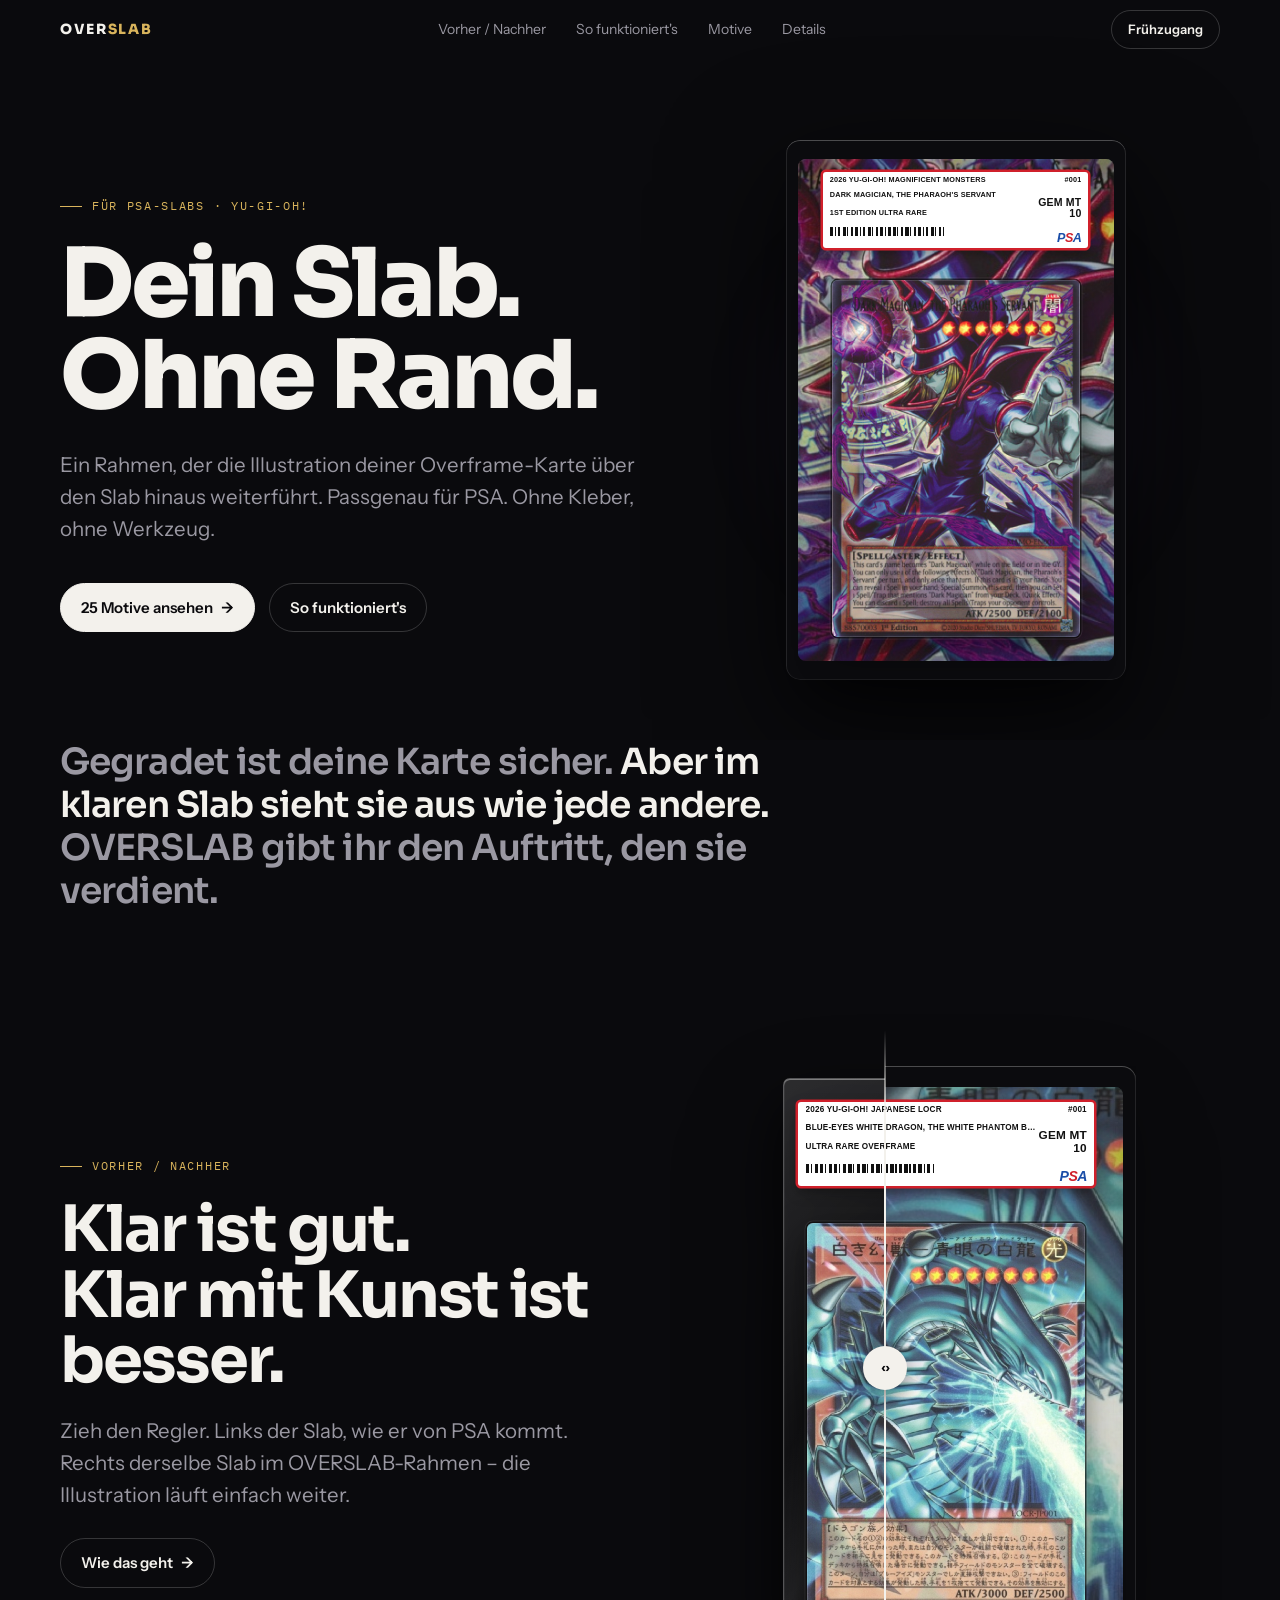
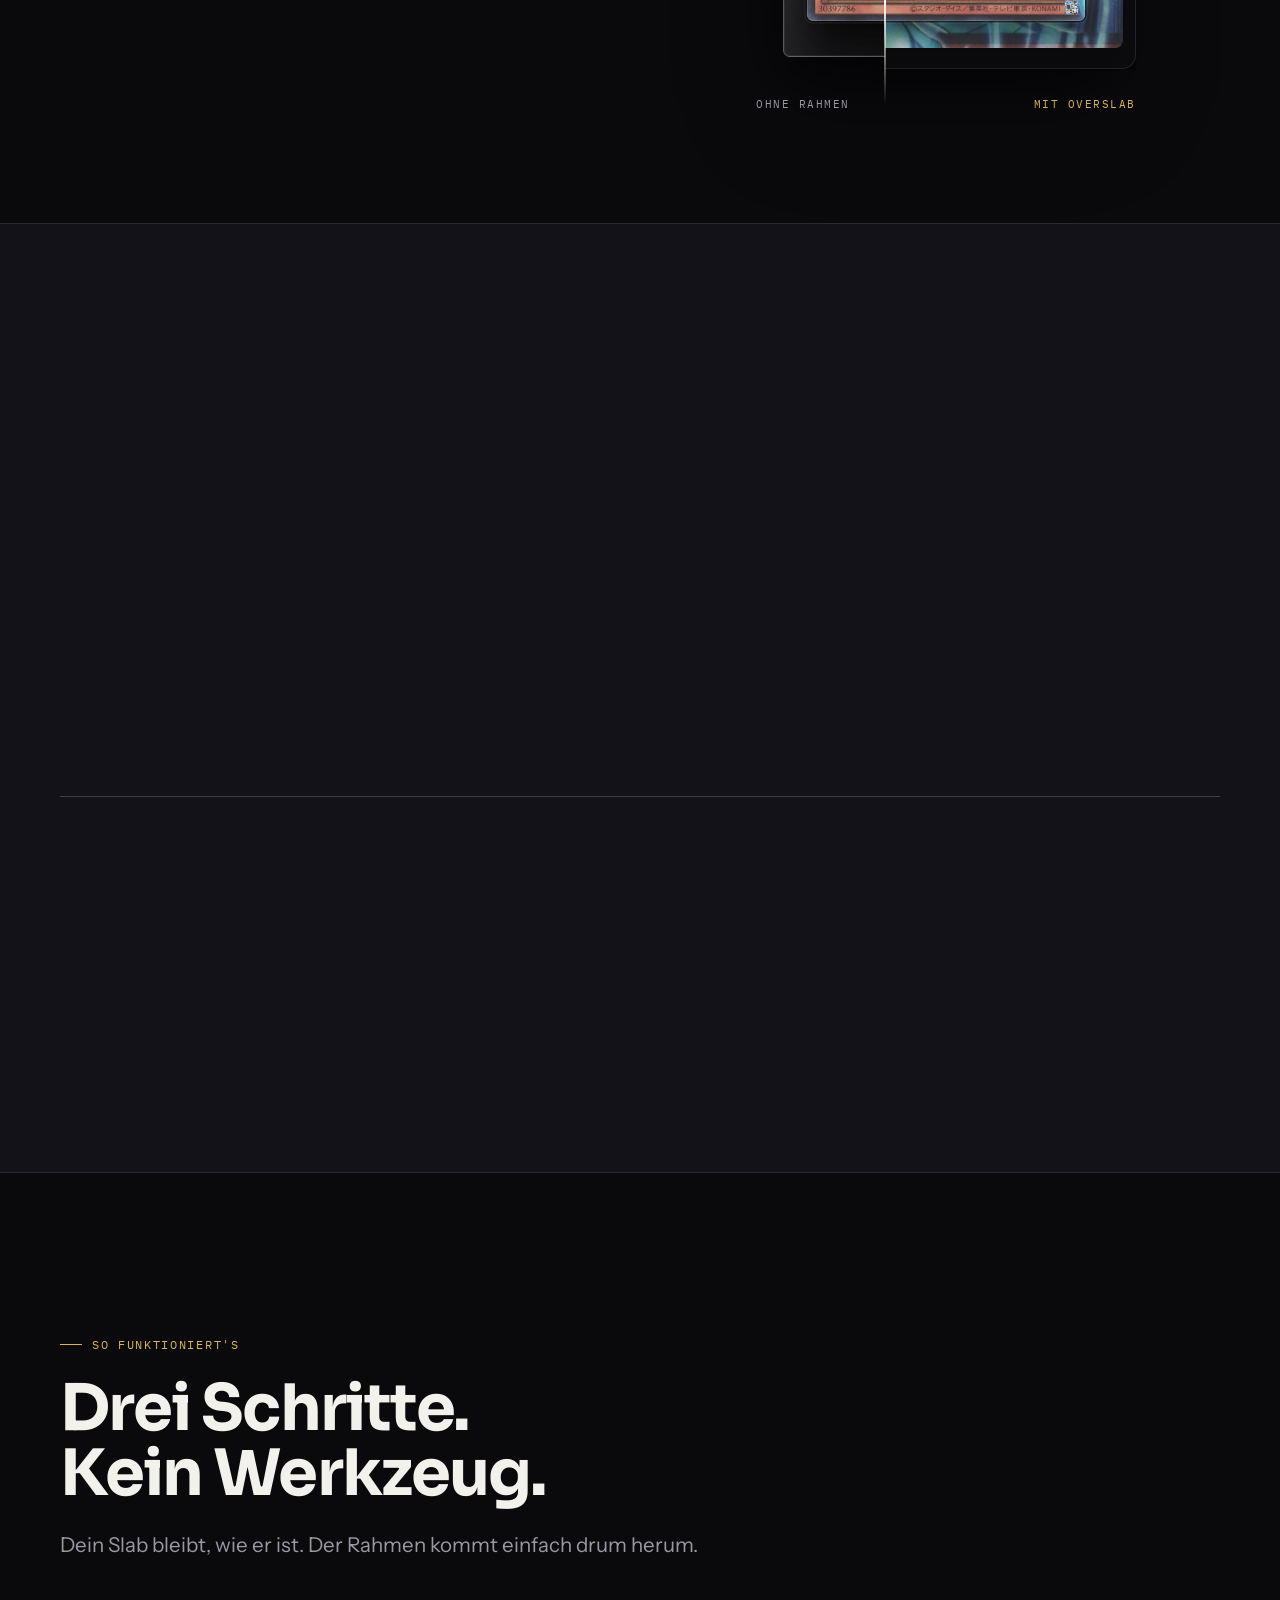
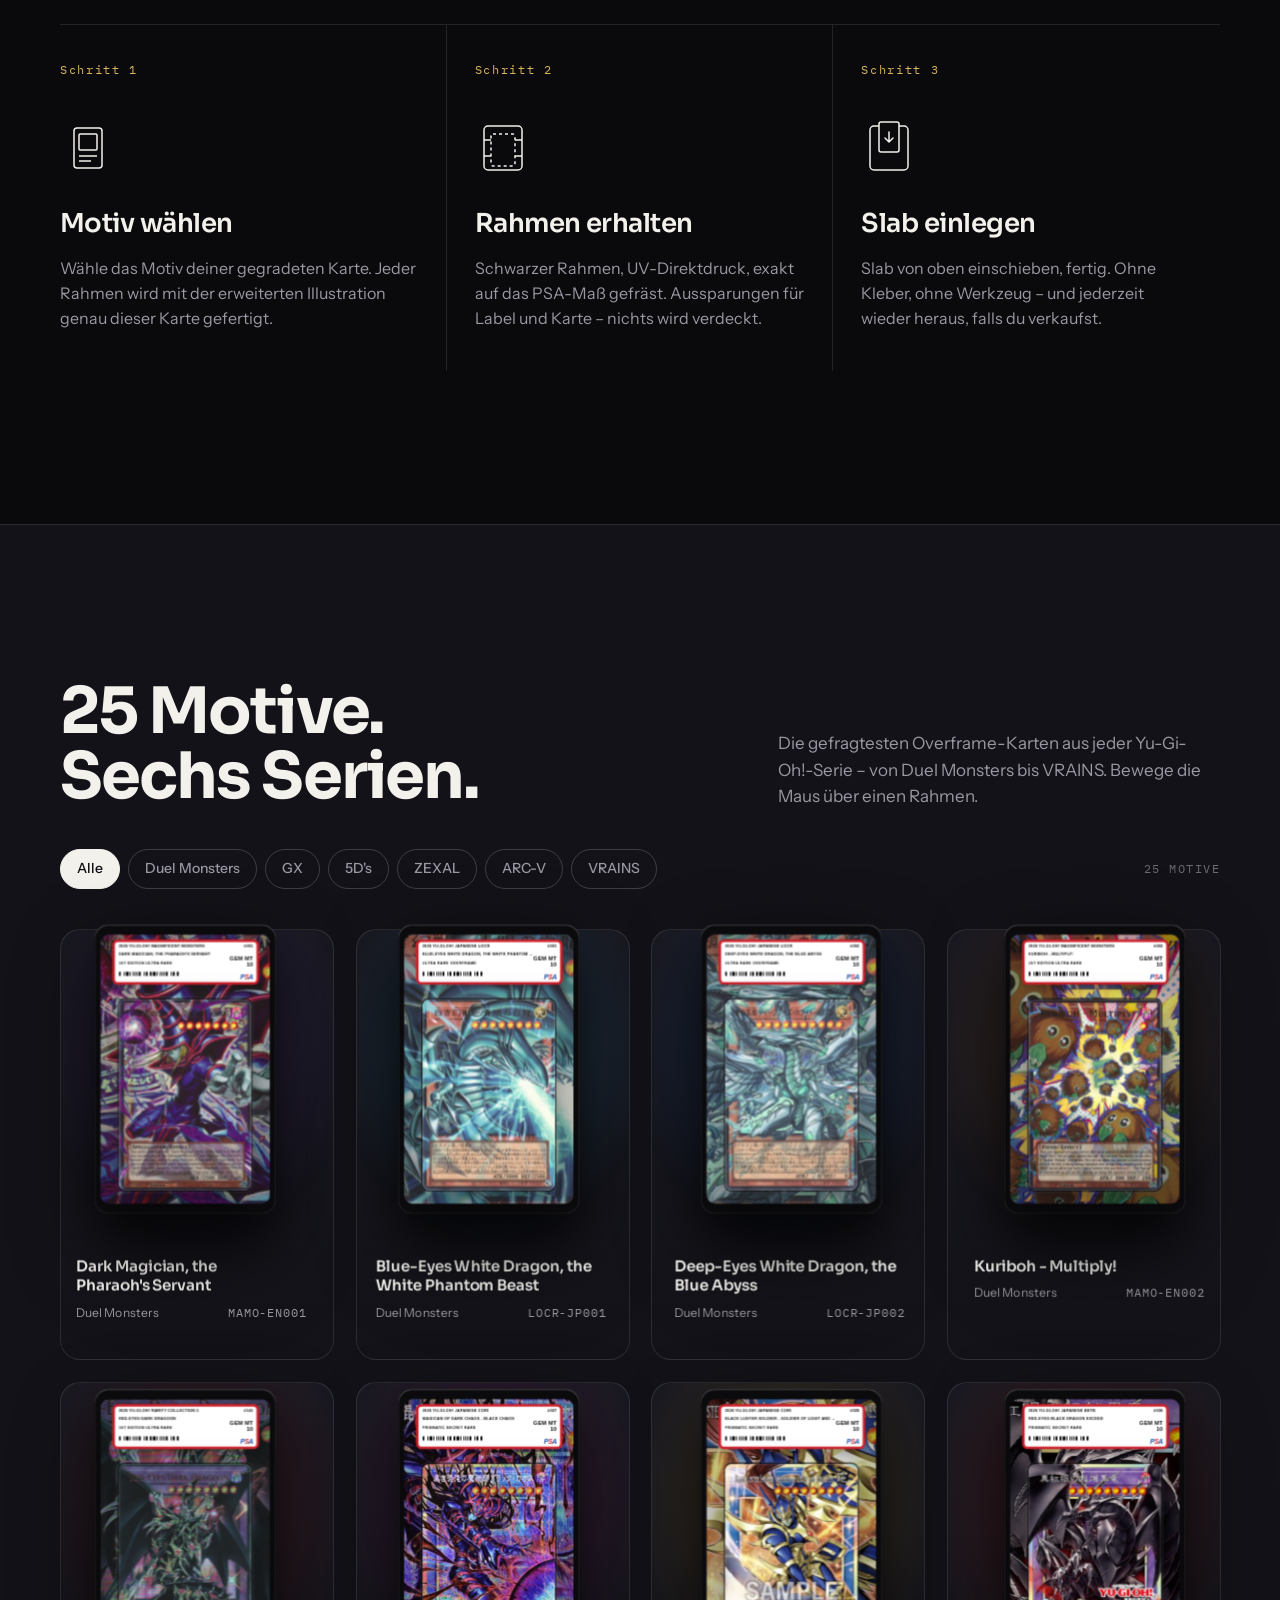
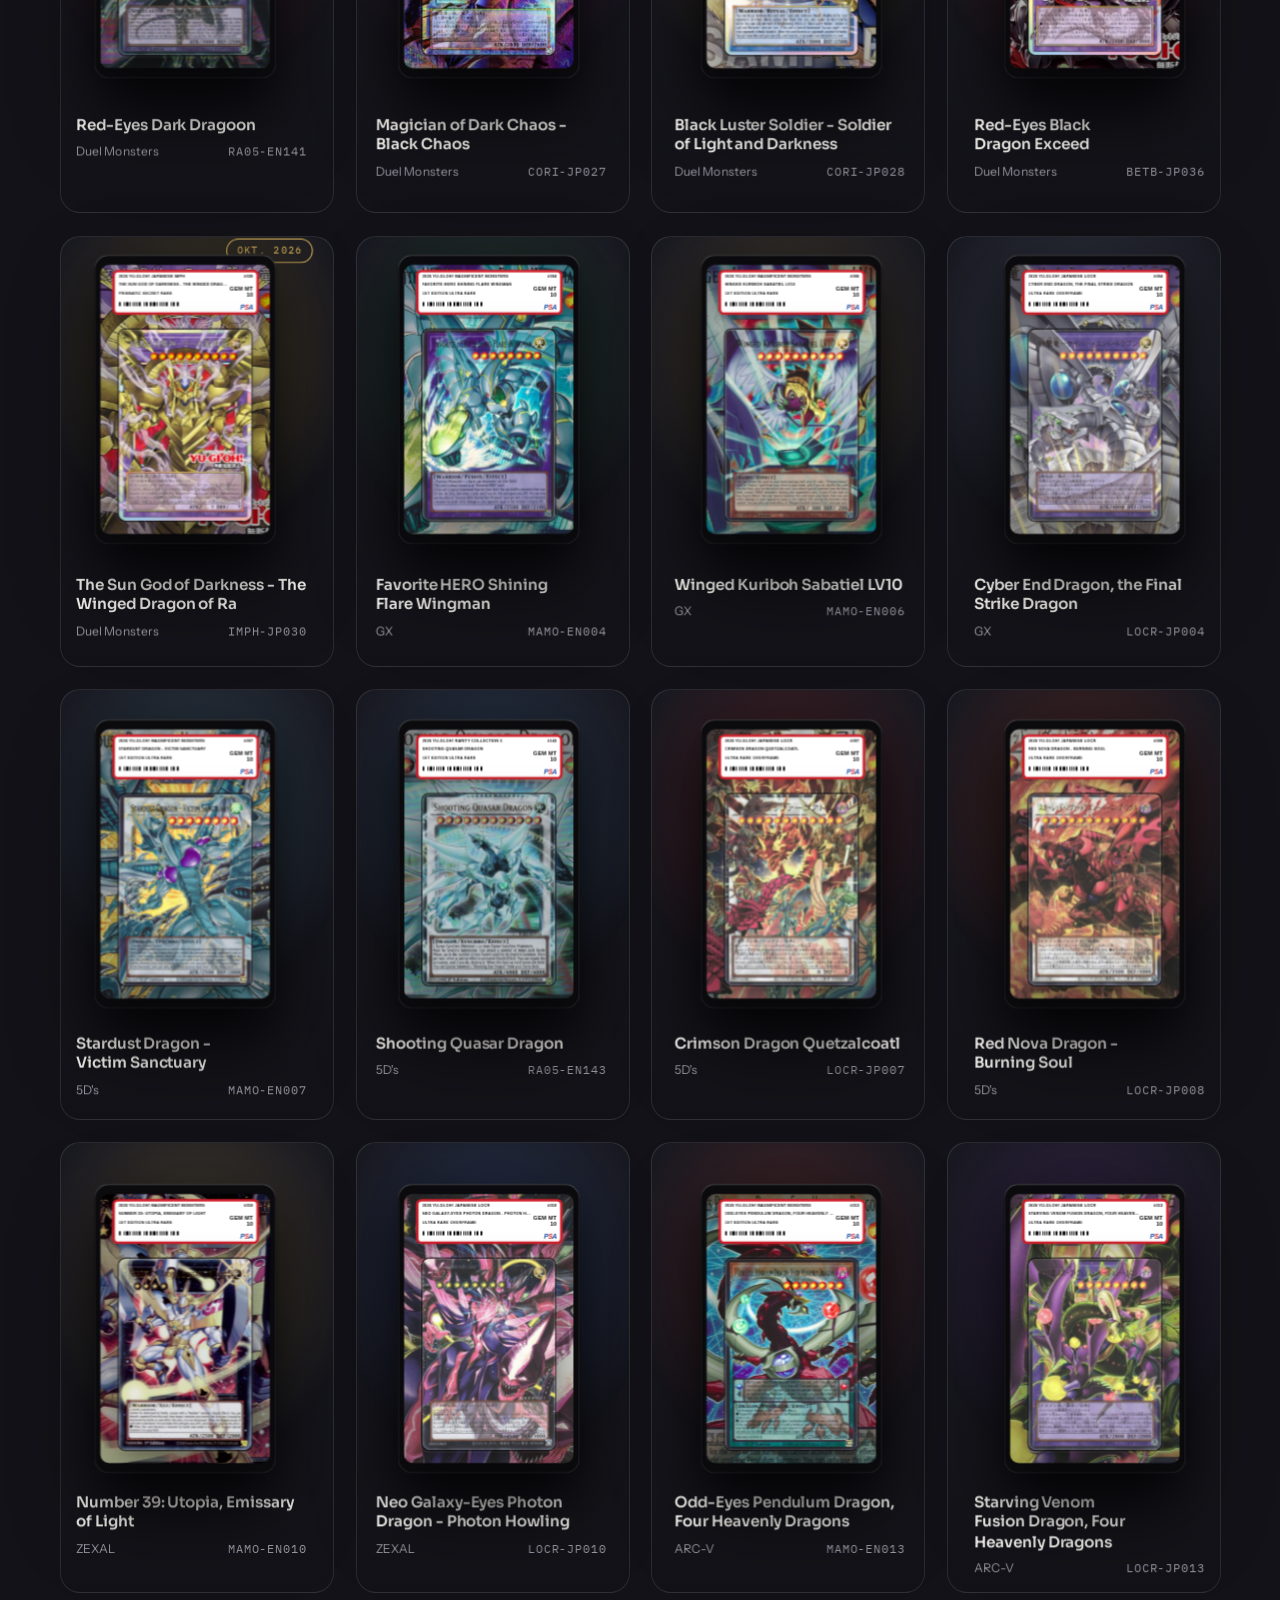
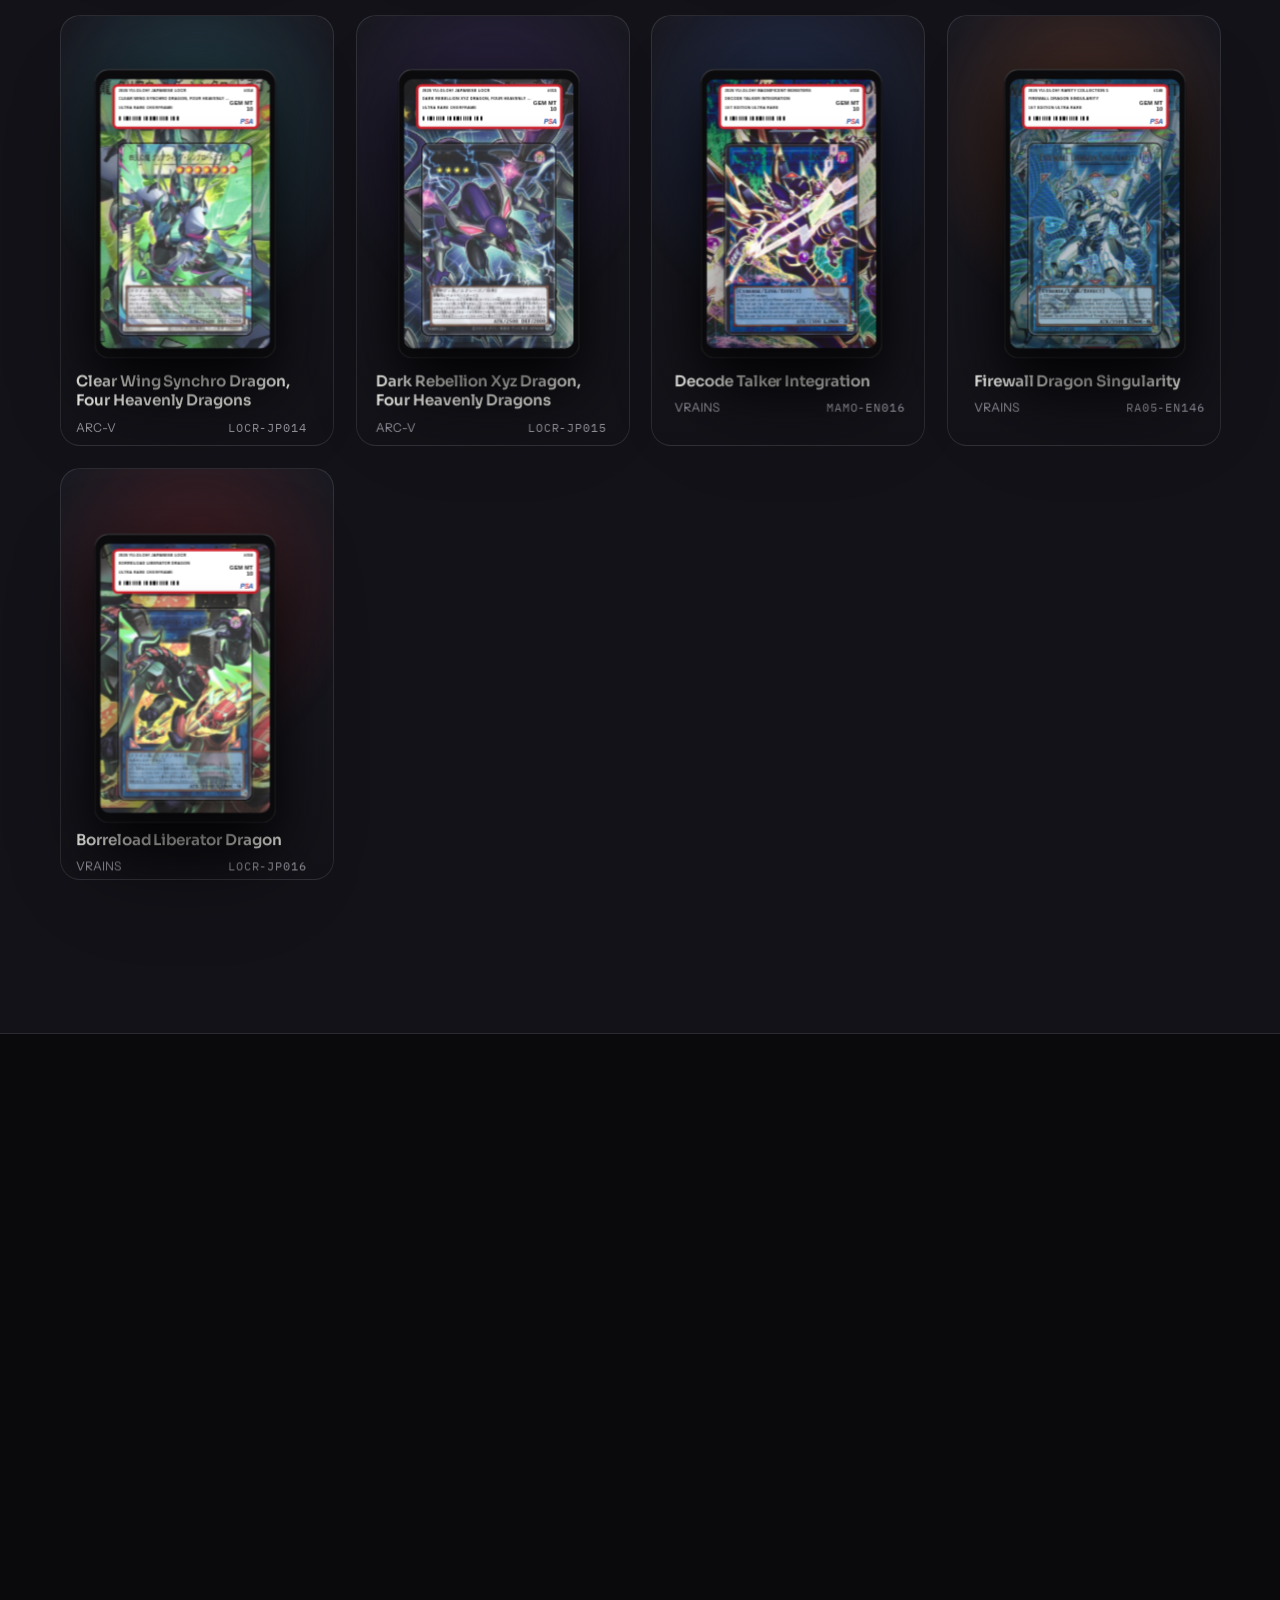
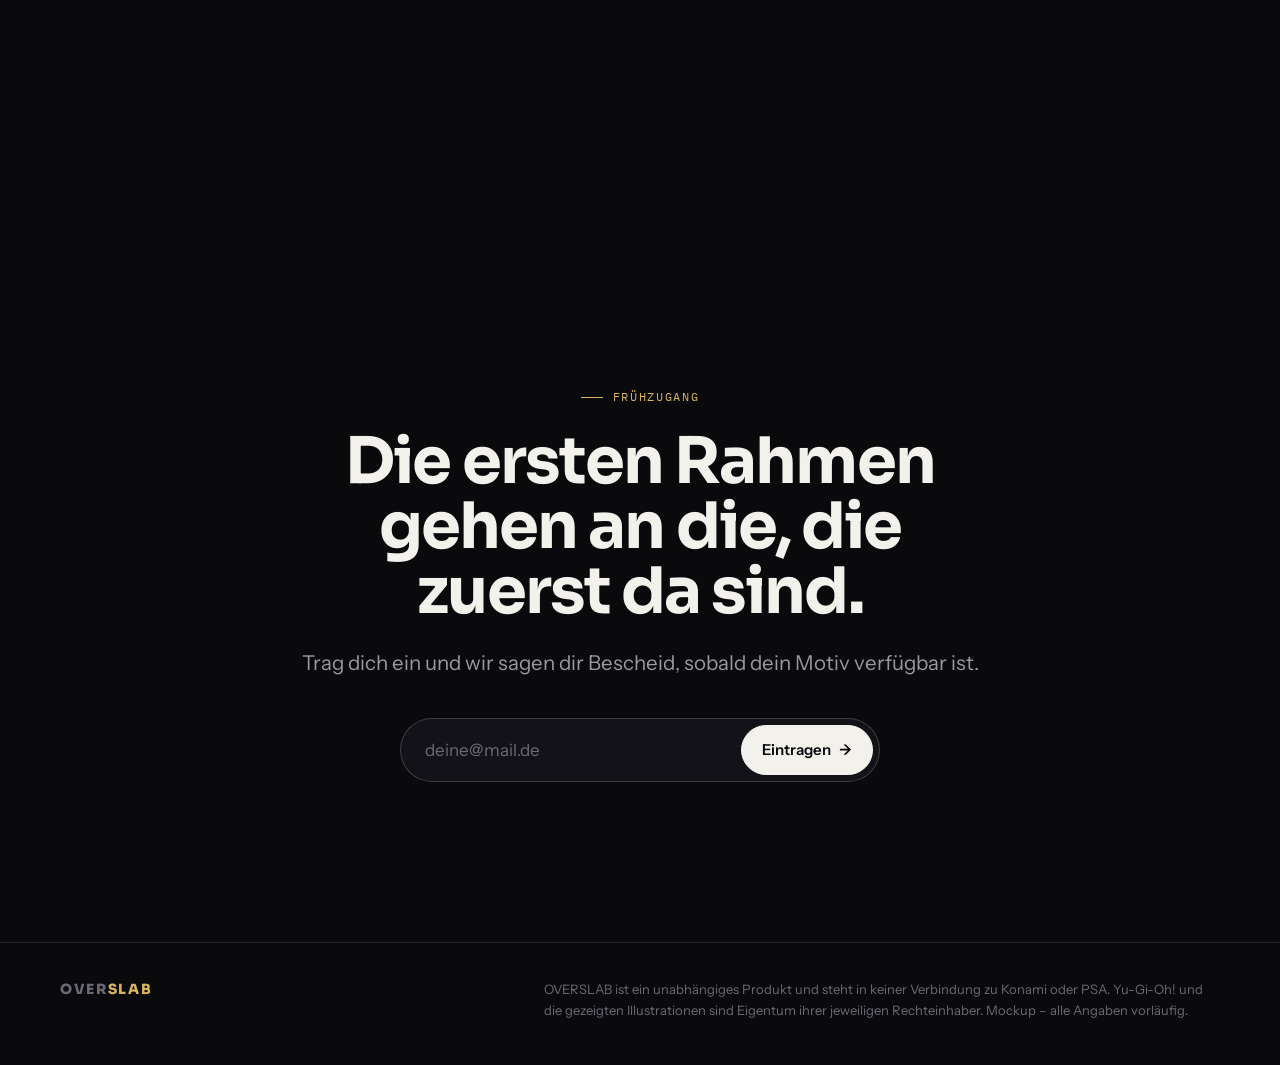
==== index.html @ 77571579 "OVERSLAB website mockup with 25 Overframe motifs Co-Authored-By: Claude Opus 5 <noreply@anthropic.co" ====
<!DOCTYPE html>
<html lang="de">
<head>
<meta charset="utf-8">
<meta name="viewport" content="width=device-width, initial-scale=1">
<title>OVERSLAB</title>
<meta name="description" content="Rahmen mit erweiterter Illustration für PSA-gegradete Yu-Gi-Oh!-Karten.">
<link rel="preconnect" href="https://fonts.googleapis.com">
<link rel="preconnect" href="https://fonts.gstatic.com" crossorigin>
<link rel="stylesheet" href="https://fonts.googleapis.com/css2?family=Sora:wght@400;600;700;800&family=Instrument+Sans:ital,wght@0,400;0,500;0,600;1,400&family=IBM+Plex+Mono:wght@400;500&display=swap">
<style>
/* ---------- Tokens ---------- */
:root{
  --bg:#0a0a0d;
  --bg-2:#121218;
  --bg-3:#1a1a22;
  --line:rgba(255,255,255,.10);
  --line-2:rgba(255,255,255,.18);
  --text:#f3f1ec;
  --muted:#9a98a2;
  --muted-2:#6b6a74;
  --gold:#d9b45c;
  --gold-2:#f1d68c;
  --psa-red:#d0202b;
  --psa-blue:#1b4ea8;
  --display:'Sora',system-ui,-apple-system,'Segoe UI',sans-serif;
  --body:'Instrument Sans',system-ui,-apple-system,'Segoe UI',sans-serif;
  --mono:'IBM Plex Mono',ui-monospace,SFMono-Regular,Menlo,monospace;
  --ease:cubic-bezier(.2,.8,.2,1);
  --maxw:1160px;
  color-scheme:dark;
}
*{box-sizing:border-box}
html{scroll-behavior:smooth}
body{
  margin:0;background:var(--bg);color:var(--text);
  font-family:var(--body);font-size:17px;line-height:1.55;
  -webkit-font-smoothing:antialiased;overflow-x:hidden;
}
img{max-width:100%;display:block}
a{color:inherit;text-decoration:none}
button{font:inherit;color:inherit}
:focus-visible{outline:2px solid var(--gold);outline-offset:3px;border-radius:4px}

h1,h2,h3{font-family:var(--display);letter-spacing:-.03em;text-wrap:balance;margin:0}
h1{font-size:clamp(44px,7.4vw,96px);font-weight:800;line-height:.98}
h2{font-size:clamp(34px,5vw,64px);font-weight:700;line-height:1.02}
h3{font-size:clamp(20px,2.2vw,26px);font-weight:600;letter-spacing:-.02em}
p{margin:0}
.lead{font-size:clamp(18px,1.6vw,22px);color:var(--muted);max-width:34em}
.eyebrow{
  font-family:var(--mono);font-size:12px;letter-spacing:.14em;text-transform:uppercase;
  color:var(--gold);margin-bottom:22px;display:inline-flex;align-items:center;gap:10px;
}
.eyebrow::before{content:"";width:22px;height:1px;background:var(--gold)}

.wrap{width:min(var(--maxw),calc(100% - 48px));margin-inline:auto}
section{padding:clamp(88px,12vw,160px) 0;position:relative}

/* ---------- Nav ---------- */
.nav{
  position:fixed;inset:0 0 auto 0;z-index:50;height:60px;
  display:flex;align-items:center;
  transition:background .4s,border-color .4s;
  border-bottom:1px solid transparent;
}
.nav.scrolled{background:rgba(10,10,13,.72);backdrop-filter:blur(18px) saturate(140%);-webkit-backdrop-filter:blur(18px) saturate(140%);border-color:var(--line)}
.nav .wrap{display:flex;align-items:center;justify-content:space-between}
.logo{font-family:var(--display);font-weight:800;letter-spacing:.12em;font-size:14px}
.logo span{color:var(--gold)}
.nav ul{list-style:none;display:flex;gap:30px;margin:0;padding:0;font-size:14px;color:var(--muted)}
.nav ul a{transition:color .2s}
.nav ul a:hover{color:var(--text)}
.btn{
  display:inline-flex;align-items:center;gap:8px;border-radius:999px;
  padding:12px 20px;font-weight:600;font-size:15px;border:1px solid var(--line-2);
  background:transparent;cursor:pointer;transition:transform .25s var(--ease),background .25s,border-color .25s;
}
.btn:hover{transform:translateY(-1px);border-color:var(--text)}
.btn.primary{background:var(--text);color:#0a0a0d;border-color:var(--text)}
.btn.primary:hover{background:#fff}
.btn.small{padding:8px 16px;font-size:13px}
.btn .arr{transition:transform .25s var(--ease)}
.btn:hover .arr{transform:translateX(3px)}
@media (max-width:760px){.nav ul{display:none}}

/* ---------- Hero ---------- */
.hero{padding:140px 0 60px;overflow:hidden}
.hero .wrap{display:grid;grid-template-columns:1.05fr .95fr;gap:48px;align-items:center}
.hero-copy{position:relative;z-index:2}
.hero-copy h1{margin-bottom:26px}
.hero-copy .lead{margin-bottom:38px}
.hero-actions{display:flex;gap:14px;flex-wrap:wrap}
.hero-stage{position:relative;display:grid;place-items:center;min-height:520px}
.hero-glow{
  position:absolute;left:15%;top:50%;translate:0 -50%;width:70%;aspect-ratio:1;border-radius:50%;
  background:radial-gradient(circle,#6d3fb0 0%,transparent 62%);
  filter:blur(60px);opacity:.55;z-index:0;
}
.hero-stage .piece{width:min(340px,78%);z-index:1}
@media (max-width:900px){
  .hero{padding-top:110px}
  .hero .wrap{grid-template-columns:1fr;gap:40px}
  .hero-stage{min-height:auto;padding:40px 0}
  .hero-stage .piece{width:min(300px,72%)}
}

/* Hero load sequence */
@keyframes rise{from{opacity:0;transform:translateY(22px)}to{opacity:1;transform:none}}
@keyframes frameReveal{
  from{clip-path:inset(26% 13.5% 8% 13.5% round 6px);opacity:0}
  25%{opacity:1}
  to{clip-path:inset(0 0 0 0 round 14px);opacity:1}
}
@keyframes glowIn{from{opacity:0;transform:scale(.6)}to{opacity:.55;transform:none}}
.hero-copy > *{animation:rise .9s var(--ease) both}
.hero-copy > :nth-child(1){animation-delay:.05s}
.hero-copy > :nth-child(2){animation-delay:.15s}
.hero-copy > :nth-child(3){animation-delay:.25s}
.hero-copy > :nth-child(4){animation-delay:.35s}
.hero-stage .piece{animation:rise 1s var(--ease) .2s both}
.hero-stage .piece .frame-layer{animation:frameReveal 1.5s var(--ease) 1.1s both}
.hero-glow{animation:glowIn 1.8s var(--ease) 1.2s both}

/* ---------- The piece: slab + frame ---------- */
/* Geometry: a PSA holder is ~82.5 × 136.5 mm; the frame adds ~3.5 % rim. */
.piece{
  position:relative;aspect-ratio:63/100;border-radius:14px;
  --art:none;--glow:#6d3fb0;
  filter:drop-shadow(0 40px 60px rgba(0,0,0,.65));
  container-type:inline-size;
}
.piece > *{position:absolute;inset:0;border-radius:inherit}
/* Layer A: bare acrylic holder */
.slab-layer{
  inset:2% 7%;border-radius:7px;
  background:linear-gradient(140deg,rgba(255,255,255,.14) 0%,rgba(255,255,255,.05) 40%,rgba(255,255,255,.02) 60%,rgba(255,255,255,.09) 100%);
  border:1px solid rgba(255,255,255,.28);
  box-shadow:inset 0 0 0 1px rgba(255,255,255,.06),inset 0 1px 0 rgba(255,255,255,.35),0 20px 50px rgba(0,0,0,.5);
}
.slab-layer::after{
  content:"";position:absolute;inset:0;border-radius:inherit;
  background:linear-gradient(115deg,transparent 30%,rgba(255,255,255,.10) 42%,rgba(255,255,255,.02) 52%,transparent 60%);
}
/* Layer B: frame rim + extended art */
.frame-layer{
  background:#0b0b0e;
  box-shadow:inset 0 0 0 1px rgba(255,255,255,.10),inset 0 1px 0 rgba(255,255,255,.18);
}
.frame-layer .art{
  position:absolute;inset:3.5%;border-radius:8px;overflow:hidden;
  /* zoomed onto the illustration area so the card's text box never repeats outside the window */
  background:var(--art) center 16%/165% auto no-repeat;
}
.frame-layer .art::after{
  content:"";position:absolute;inset:0;
  background:radial-gradient(ellipse at 50% 55%,transparent 45%,rgba(0,0,0,.34) 100%);
}
/* Layer C: label + card window (never clipped) */
.top-layer{pointer-events:none}
.label{
  position:absolute;top:6%;left:11%;right:11%;height:14%;
  background:#fff;border-radius:3px;padding:.9% 2%;
  box-shadow:0 0 0 2.5px var(--psa-red),0 6px 14px rgba(0,0,0,.35);
  display:grid;grid-template-columns:1fr auto;grid-template-rows:auto auto auto auto;
  color:#111;font-family:Arial,Helvetica,sans-serif;font-weight:700;
  line-height:1.25;letter-spacing:.01em;container-type:inline-size;overflow:hidden;
}
.label > *{font-size:2.9cqw;line-height:1.28;white-space:nowrap;overflow:hidden;text-overflow:ellipsis}
.label .l1,.label .l2,.label .l3{grid-column:1}
.label .r1{grid-column:2;text-align:right;grid-row:1}
.label .r2{grid-column:2;text-align:right;grid-row:2 / span 2;font-size:4.2cqw;line-height:1.1;align-self:center;white-space:normal}
.label .bar{grid-column:1;grid-row:4;height:3.4cqw;width:55%;margin-top:.6cqw;
  background:repeating-linear-gradient(90deg,#111 0 1.2cqw,transparent 1.2cqw 1.8cqw,#111 1.8cqw 2.2cqw,transparent 2.2cqw 3.2cqw,#111 3.2cqw 4.1cqw,transparent 4.1cqw 5cqw)}
.label .psa{grid-column:2;grid-row:4;text-align:right;font-style:italic;font-weight:900;font-size:5cqw;line-height:1;
  color:var(--psa-blue);letter-spacing:-.04em;align-self:end}
.label .psa b{color:var(--psa-red)}
.card{
  position:absolute;top:26%;left:13.5%;right:13.5%;bottom:8%;
  border-radius:6px;overflow:hidden;
  background:var(--art) center 45%/cover no-repeat;
  box-shadow:0 0 0 1.5px rgba(0,0,0,.6),0 0 0 2.5px rgba(255,255,255,.08),0 14px 34px rgba(0,0,0,.6);
}
.card::after{content:"";position:absolute;inset:0;box-shadow:inset 0 0 0 1px rgba(255,255,255,.12)}
.piece.no-frame .frame-layer{display:none}
.piece.no-frame{filter:drop-shadow(0 30px 40px rgba(0,0,0,.6))}

/* ---------- Statement band ---------- */
.statement{padding:60px 0 0}
.statement p{
  font-family:var(--display);font-size:clamp(22px,3vw,36px);font-weight:600;letter-spacing:-.025em;
  line-height:1.2;max-width:22em;color:var(--muted);
}
.statement p strong{color:var(--text);font-weight:600}

/* ---------- Compare ---------- */
.compare-grid{display:grid;grid-template-columns:1fr 1fr;gap:64px;align-items:center}
.compare-copy h2{margin-bottom:22px}
.compare-copy .lead{margin-bottom:28px}
.compare{
  position:relative;width:min(380px,100%);margin-inline:auto;aspect-ratio:63/100;
  user-select:none;touch-action:none;
}
.compare .piece{position:absolute;inset:0;width:100%;height:100%;filter:drop-shadow(0 30px 40px rgba(0,0,0,.6))}
.compare .after{clip-path:inset(0 0 0 var(--x,50%))}
.compare .divider{
  position:absolute;top:-6%;bottom:-6%;left:var(--x,50%);width:2px;margin-left:-1px;
  background:linear-gradient(180deg,transparent,var(--text) 15%,var(--text) 85%,transparent);z-index:3;
}
.compare .knob{
  position:absolute;top:50%;left:var(--x,50%);transform:translate(-50%,-50%);
  width:44px;height:44px;border-radius:50%;background:var(--text);color:#0a0a0d;
  display:grid;place-items:center;z-index:4;box-shadow:0 8px 24px rgba(0,0,0,.5);
  font-size:14px;letter-spacing:-.05em;font-weight:700;cursor:ew-resize;
}
.compare input{position:absolute;inset:0;width:100%;height:100%;opacity:0;margin:0;cursor:ew-resize;z-index:5}
.compare .tag{
  position:absolute;bottom:-44px;font-family:var(--mono);font-size:11px;letter-spacing:.14em;
  text-transform:uppercase;color:var(--muted);
}
.compare .tag.l{left:0}.compare .tag.r{right:0;color:var(--gold)}
@media (max-width:900px){.compare-grid{grid-template-columns:1fr;gap:72px}}

/* ---------- Timeline (Warum jetzt) ---------- */
.why{background:var(--bg-2);border-block:1px solid var(--line)}
.why-head{max-width:40em;margin-bottom:56px}
.why-head h2{margin-bottom:22px}
.timeline{display:grid;grid-template-columns:repeat(3,1fr);gap:0;border-top:1px solid var(--line-2)}
.tl{padding:28px 28px 0 0;position:relative}
.tl::before{content:"";position:absolute;top:-1px;left:0;width:56px;height:2px;background:var(--gold)}
.tl + .tl{padding-left:28px;border-left:1px solid var(--line)}
.tl .when{font-family:var(--mono);font-size:12px;letter-spacing:.14em;text-transform:uppercase;color:var(--gold);display:block;margin-bottom:14px}
.tl .big{font-family:var(--display);font-size:clamp(26px,3vw,40px);font-weight:700;letter-spacing:-.03em;line-height:1.05;margin-bottom:10px}
.tl p{color:var(--muted);font-size:15px;max-width:22em}
@media (max-width:820px){
  .timeline{grid-template-columns:1fr}
  .tl{padding:24px 0;border-bottom:1px solid var(--line)}
  .tl + .tl{padding-left:0;border-left:0}
  .tl::before{display:none}
}

/* ---------- Steps ---------- */
.steps-head{margin-bottom:64px;max-width:40em}
.steps-head h2{margin-bottom:22px}
.steps{display:grid;grid-template-columns:repeat(3,1fr);gap:0;border-top:1px solid var(--line)}
.step{padding:36px 28px 40px 0;border-right:1px solid var(--line);position:relative}
.step:last-child{border-right:0}
.step + .step{padding-left:28px}
.step .num{font-family:var(--mono);font-size:12px;letter-spacing:.14em;color:var(--gold);margin-bottom:40px;display:block}
.step h3{margin-bottom:12px}
.step p{color:var(--muted);font-size:16px}
.step .ico{width:56px;height:56px;margin-bottom:28px;color:var(--text)}
.step .ico svg{width:100%;height:100%}
@media (max-width:820px){
  .steps{grid-template-columns:1fr}
  .step{border-right:0;border-bottom:1px solid var(--line);padding:32px 0}
  .step + .step{padding-left:0}
  .step .num{margin-bottom:20px}
}

/* ---------- Gallery ---------- */
.gallery{background:var(--bg-2);border-block:1px solid var(--line);overflow:hidden}
.gallery-head{display:flex;justify-content:space-between;align-items:end;gap:32px;margin-bottom:40px}
.gallery-head h2{max-width:11em}
.gallery-head p{color:var(--muted);max-width:26em}
.filters{display:flex;gap:8px;flex-wrap:wrap;margin-bottom:40px;align-items:center}
.chip{
  border:1px solid var(--line-2);background:transparent;border-radius:999px;padding:8px 16px;
  font-size:14px;font-weight:500;color:var(--muted);cursor:pointer;
  transition:color .2s,border-color .2s,background .2s;
}
.chip:hover{color:var(--text);border-color:var(--text)}
.chip[aria-pressed="true"]{background:var(--text);color:#0a0a0d;border-color:var(--text)}
.filters .count{margin-left:auto;font-family:var(--mono);font-size:12px;letter-spacing:.12em;text-transform:uppercase;color:var(--muted-2)}
.tiles{display:grid;grid-template-columns:repeat(4,1fr);gap:22px;perspective:1600px}
.tile{
  position:relative;padding:34px 22px 22px;border-radius:20px;
  background:linear-gradient(180deg,var(--bg-3),var(--bg-2));border:1px solid var(--line);
  transform-style:preserve-3d;transition:transform .5s var(--ease),border-color .3s,opacity .4s;
  will-change:transform;
}
.tile[hidden]{display:none}
.tile:hover{border-color:var(--line-2)}
.tile .tglow{
  position:absolute;inset:0;border-radius:inherit;pointer-events:none;
  background:radial-gradient(60% 45% at 50% 28%,var(--glow) 0%,transparent 100%);
  opacity:.26;transition:opacity .4s;
}
.tile:hover .tglow{opacity:.45}
.tile .piece{width:78%;margin:0 auto 26px;transform:translateZ(40px);filter:drop-shadow(0 26px 34px rgba(0,0,0,.6))}
.tile .glare{
  position:absolute;inset:0;border-radius:inherit;pointer-events:none;
  background:radial-gradient(circle at var(--gx,50%) var(--gy,50%),rgba(255,255,255,.12),transparent 50%);
  opacity:0;transition:opacity .3s;
}
.tile:hover .glare{opacity:1}
.tile-meta{transform:translateZ(20px)}
.tile-meta h3{font-size:15px;line-height:1.3;letter-spacing:-.01em;text-wrap:pretty}
.tile-sub{display:flex;justify-content:space-between;gap:10px;color:var(--muted);font-size:12px;margin-top:8px;transform:translateZ(20px)}
.tile-sub .code{font-family:var(--mono);letter-spacing:.06em;white-space:nowrap}
.tile .soon{
  position:absolute;top:14px;right:14px;font-family:var(--mono);font-size:10px;letter-spacing:.12em;text-transform:uppercase;
  color:var(--gold);border:1px solid var(--gold);border-radius:999px;padding:3px 9px;transform:translateZ(30px);
}
@media (max-width:1100px){.tiles{grid-template-columns:repeat(3,1fr)}}
@media (max-width:900px){
  .gallery-head{flex-direction:column;align-items:start}
  .tiles{grid-template-columns:repeat(2,1fr);gap:16px}
  .filters .count{margin-left:0;width:100%}
}
@media (max-width:520px){.tiles{grid-template-columns:1fr;max-width:380px;margin-inline:auto}}

/* ---------- Specs ---------- */
.specs-grid{display:grid;grid-template-columns:1fr 1fr;gap:64px;align-items:start}
.specs-copy h2{margin-bottom:22px}
.specs-copy .lead{margin-bottom:0}
.specs{list-style:none;margin:0;padding:0;border-top:1px solid var(--line)}
.specs li{display:grid;grid-template-columns:1fr auto;gap:24px;align-items:baseline;padding:20px 0;border-bottom:1px solid var(--line)}
.specs dt{color:var(--muted);font-size:15px}
.specs dd{margin:0;font-family:var(--mono);font-size:15px;font-variant-numeric:tabular-nums;text-align:right}
.specs .note{font-family:var(--mono);font-size:11px;letter-spacing:.12em;text-transform:uppercase;color:var(--muted-2);margin-top:16px;display:block}
@media (max-width:900px){.specs-grid{grid-template-columns:1fr;gap:40px}}

/* ---------- CTA ---------- */
.cta{text-align:center;padding-bottom:120px}
.cta .wrap{max-width:720px}
.cta h2{margin-bottom:22px}
.cta .lead{margin:0 auto 40px}
.cta form{display:flex;gap:10px;max-width:480px;margin:0 auto;padding:6px;border:1px solid var(--line-2);border-radius:999px;background:var(--bg-2)}
.cta input{flex:1;min-width:0;background:transparent;border:0;color:var(--text);font:inherit;padding:10px 18px;outline:none}
.cta input::placeholder{color:var(--muted-2)}
.cta .toast{margin-top:18px;font-size:14px;color:var(--gold);min-height:1.6em}
@media (max-width:520px){
  .cta form{flex-direction:column;border-radius:20px}
  .cta .btn{justify-content:center}
}

/* ---------- Footer ---------- */
footer{border-top:1px solid var(--line);padding:36px 0 44px;font-size:13px;color:var(--muted-2)}
footer .wrap{display:flex;justify-content:space-between;gap:24px;flex-wrap:wrap}
footer .legal{max-width:52em;line-height:1.6}

/* ---------- Scroll reveal ---------- */
.reveal{opacity:0;transform:translateY(26px);transition:opacity .9s var(--ease),transform .9s var(--ease)}
.reveal.in{opacity:1;transform:none}
.reveal.in[data-delay="1"]{transition-delay:.1s}
.reveal.in[data-delay="2"]{transition-delay:.2s}

@media (prefers-reduced-motion:reduce){
  *{animation:none!important;transition:none!important;scroll-behavior:auto}
  .reveal{opacity:1;transform:none}
  .hero-glow{opacity:.55}
}
</style>
</head>
<body>

<header class="nav" id="nav">
  <div class="wrap">
    <a class="logo" href="#top">OVER<span>SLAB</span></a>
    <ul>
      <li><a href="#compare">Vorher / Nachher</a></li>
      <li><a href="#how">So funktioniert's</a></li>
      <li><a href="#gallery">Motive</a></li>
      <li><a href="#specs">Details</a></li>
    </ul>
    <a class="btn small" href="#access">Frühzugang</a>
  </div>
</header>

<main id="top">

<!-- ===== HERO ===== -->
<section class="hero">
  <div class="wrap">
    <div class="hero-copy">
      <span class="eyebrow">Für PSA-Slabs · Yu-Gi-Oh!</span>
      <h1>Dein Slab.<br>Ohne Rand.</h1>
      <p class="lead">Ein Rahmen, der die Illustration deiner Overframe-Karte über den Slab hinaus weiterführt. Passgenau für PSA. Ohne Kleber, ohne Werkzeug.</p>
      <div class="hero-actions">
        <a class="btn primary" href="#gallery">25 Motive ansehen <span class="arr">→</span></a>
        <a class="btn" href="#how">So funktioniert's</a>
      </div>
    </div>
    <div class="hero-stage" aria-hidden="true">
      <div class="hero-glow"></div>
      <div class="piece" id="heroPiece"></div>
    </div>
  </div>
</section>

<section class="statement" style="padding-top:0">
  <div class="wrap">
    <p data-reveal>Gegradet ist deine Karte sicher. <strong>Aber im klaren Slab sieht sie aus wie jede andere.</strong> OVERSLAB gibt ihr den Auftritt, den sie verdient.</p>
  </div>
</section>

<!-- ===== COMPARE ===== -->
<section id="compare">
  <div class="wrap compare-grid">
    <div class="compare-copy" data-reveal>
      <span class="eyebrow">Vorher / Nachher</span>
      <h2>Klar ist gut.<br>Klar mit Kunst ist besser.</h2>
      <p class="lead">Zieh den Regler. Links der Slab, wie er von PSA kommt. Rechts derselbe Slab im OVERSLAB-Rahmen – die Illustration läuft einfach weiter.</p>
      <a class="btn" href="#how">Wie das geht <span class="arr">→</span></a>
    </div>
    <div class="compare" id="cmp" data-reveal data-delay="1">
      <div class="piece no-frame before" id="cmpBefore" aria-hidden="true"></div>
      <div class="piece after" id="cmpAfter" aria-hidden="true"></div>
      <div class="divider" aria-hidden="true"></div>
      <div class="knob" aria-hidden="true">‹›</div>
      <input type="range" min="0" max="100" value="50" aria-label="Vergleich: ohne und mit Rahmen" id="cmpRange">
      <span class="tag l">Ohne Rahmen</span>
      <span class="tag r">Mit OVERSLAB</span>
    </div>
  </div>
</section>

<!-- ===== WHY NOW ===== -->
<section class="why">
  <div class="wrap">
    <div class="why-head" data-reveal>
      <span class="eyebrow">Warum jetzt</span>
      <h2>Overframe ist neu.<br>Die Rahmen dafür gab es noch nicht.</h2>
      <p class="lead">Seit 2026 druckt Konami Karten, deren Illustration über den Kartenrahmen hinausgeht. Genau dafür ist OVERSLAB gebaut: Der Rahmen zeigt den Teil der Illustration, den der Slab abschneidet.</p>
    </div>
    <div class="timeline">
      <div class="tl" data-reveal>
        <span class="when">Februar 2026</span>
        <div class="big">Die ersten Overframes</div>
        <p>Limit Over Collection – The Heroes bringt die Overframe-Karten ins OCG. Dunkler Magier, Stardust Dragon, Utopia &amp; Co.</p>
      </div>
      <div class="tl" data-reveal data-delay="1">
        <span class="when">März – April 2026</span>
        <div class="big">Die Rivalen. Und das TCG.</div>
        <p>The Rivals folgt mit Blue-Eyes, Cyber End und Red Nova. Rarity Collection 5 bringt Overframes erstmals nach Europa.</p>
      </div>
      <div class="tl" data-reveal data-delay="2">
        <span class="when">Heute</span>
        <div class="big">25 Motive. Sechs Serien.</div>
        <p>Von Duel Monsters bis VRAINS – und mit jedem Set kommen neue dazu. Jedes davon bekommt seinen OVERSLAB.</p>
      </div>
    </div>
  </div>
</section>

<!-- ===== HOW ===== -->
<section id="how">
  <div class="wrap">
    <div class="steps-head" data-reveal>
      <span class="eyebrow">So funktioniert's</span>
      <h2>Drei Schritte.<br>Kein Werkzeug.</h2>
      <p class="lead">Dein Slab bleibt, wie er ist. Der Rahmen kommt einfach drum herum.</p>
    </div>
    <div class="steps">
      <div class="step" data-reveal>
        <span class="num">Schritt 1</span>
        <div class="ico"><svg viewBox="0 0 56 56" fill="none" stroke="currentColor" stroke-width="1.5"><rect x="14" y="8" width="28" height="40" rx="3"/><rect x="19" y="14" width="18" height="16" rx="1"/><path d="M19 36h18M19 41h12"/></svg></div>
        <h3>Motiv wählen</h3>
        <p>Wähle das Motiv deiner gegradeten Karte. Jeder Rahmen wird mit der erweiterten Illustration genau dieser Karte gefertigt.</p>
      </div>
      <div class="step" data-reveal data-delay="1">
        <span class="num">Schritt 2</span>
        <div class="ico"><svg viewBox="0 0 56 56" fill="none" stroke="currentColor" stroke-width="1.5"><rect x="9" y="6" width="38" height="44" rx="4"/><rect x="16" y="14" width="24" height="32" rx="2" stroke-dasharray="3 3"/><path d="M9 20h7M40 20h7M9 36h7M40 36h7"/></svg></div>
        <h3>Rahmen erhalten</h3>
        <p>Schwarzer Rahmen, UV-Direktdruck, exakt auf das PSA-Maß gefräst. Aussparungen für Label und Karte – nichts wird verdeckt.</p>
      </div>
      <div class="step" data-reveal data-delay="2">
        <span class="num">Schritt 3</span>
        <div class="ico"><svg viewBox="0 0 56 56" fill="none" stroke="currentColor" stroke-width="1.5"><rect x="9" y="6" width="38" height="44" rx="4"/><rect x="18" y="2" width="20" height="30" rx="2" fill="#0a0a0d"/><path d="M28 12v10M24 18l4 4 4-4" stroke-linecap="round" stroke-linejoin="round"/></svg></div>
        <h3>Slab einlegen</h3>
        <p>Slab von oben einschieben, fertig. Ohne Kleber, ohne Werkzeug – und jederzeit wieder heraus, falls du verkaufst.</p>
      </div>
    </div>
  </div>
</section>

<!-- ===== GALLERY ===== -->
<section class="gallery" id="gallery">
  <div class="wrap">
    <div class="gallery-head" data-reveal>
      <h2>25 Motive. Sechs Serien.</h2>
      <p>Die gefragtesten Overframe-Karten aus jeder Yu-Gi-Oh!-Serie – von Duel Monsters bis VRAINS. Bewege die Maus über einen Rahmen.</p>
    </div>
    <div class="filters" id="filters" role="group" aria-label="Nach Serie filtern"></div>
    <div class="tiles" id="tiles"></div>
  </div>
</section>

<!-- ===== SPECS ===== -->
<section id="specs">
  <div class="wrap specs-grid">
    <div class="specs-copy" data-reveal>
      <span class="eyebrow">Details</span>
      <h2>Gebaut um den Slab herum.</h2>
      <p class="lead">Jeder Rahmen ist auf das exakte Maß des PSA-Holders ausgelegt. Das Label bleibt vollständig lesbar, die Karte vollständig sichtbar – nur der Rand wird zur Bühne.</p>
    </div>
    <dl class="specs" data-reveal data-delay="1" style="margin:0">
      <li><dt>Passend für</dt><dd>PSA Standard-Holder</dd></li>
      <li><dt>Innenmaß (Slab)</dt><dd>82,5 × 136,5 × 8 mm</dd></li>
      <li><dt>Außenmaß Rahmen</dt><dd>ca. 118 × 182 mm</dd></li>
      <li><dt>Material</dt><dd>Acryl, matt schwarz</dd></li>
      <li><dt>Druck</dt><dd>UV-Direktdruck, lichtecht</dd></li>
      <li><dt>Einlegen</dt><dd>Einschub von oben, ohne Kleber</dd></li>
      <li><dt>Aufstellen</dt><dd>Standfuß &amp; Wandhalterung</dd></li>
      <span class="note">Vorläufige Angaben · Prototyp-Phase</span>
    </dl>
  </div>
</section>

<!-- ===== CTA ===== -->
<section class="cta" id="access">
  <div class="wrap" data-reveal>
    <span class="eyebrow" style="justify-content:center">Frühzugang</span>
    <h2>Die ersten Rahmen gehen an die, die zuerst da sind.</h2>
    <p class="lead">Trag dich ein und wir sagen dir Bescheid, sobald dein Motiv verfügbar ist.</p>
    <form id="accessForm" novalidate>
      <input type="email" placeholder="deine@mail.de" aria-label="E-Mail-Adresse" required>
      <button class="btn primary" type="submit">Eintragen <span class="arr">→</span></button>
    </form>
    <p class="toast" id="toast" aria-live="polite"></p>
  </div>
</section>

</main>

<footer>
  <div class="wrap">
    <div class="logo">OVER<span>SLAB</span></div>
    <p class="legal">OVERSLAB ist ein unabhängiges Produkt und steht in keiner Verbindung zu Konami oder PSA. Yu-Gi-Oh! und die gezeigten Illustrationen sind Eigentum ihrer jeweiligen Rechteinhaber. Mockup – alle Angaben vorläufig.</p>
  </div>
</footer>

<script>
/* ============================================================
   Motive. Neue Karte = eine Zeile hier + Bild in img/cards/.
   set: Label-Zeile 1 (wie PSA es drucken würde), code: Kartennummer.
   ============================================================ */
const SERIES = ['Duel Monsters','GX',"5D's",'ZEXAL','ARC-V','VRAINS'];
const CARDS = [
  // Duel Monsters
  {slug:'dark-magician',  name:"Dark Magician, the Pharaoh's Servant",          series:'Duel Monsters', set:'2026 YU-GI-OH! MAGNIFICENT MONSTERS', code:'MAMO-EN001', num:'#001', rarity:'1ST EDITION ULTRA RARE', glow:'#6d3fb0'},
  {slug:'blue-eyes',      name:'Blue-Eyes White Dragon, the White Phantom Beast', series:'Duel Monsters', set:'2026 YU-GI-OH! JAPANESE LOCR',    code:'LOCR-JP001', num:'#001', rarity:'ULTRA RARE OVERFRAME',    glow:'#3aa6dc'},
  {slug:'deep-eyes',      name:'Deep-Eyes White Dragon, the Blue Abyss',         series:'Duel Monsters', set:'2026 YU-GI-OH! JAPANESE LOCR',    code:'LOCR-JP002', num:'#002', rarity:'ULTRA RARE OVERFRAME',    glow:'#2b6fd6'},
  {slug:'kuriboh',        name:'Kuriboh - Multiply!',                            series:'Duel Monsters', set:'2026 YU-GI-OH! MAGNIFICENT MONSTERS', code:'MAMO-EN002', num:'#002', rarity:'1ST EDITION ULTRA RARE', glow:'#b0662a'},
  {slug:'dark-dragoon',   name:'Red-Eyes Dark Dragoon',                          series:'Duel Monsters', set:'2026 YU-GI-OH! RARITY COLLECTION 5', code:'RA05-EN141', num:'#141', rarity:'1ST EDITION ULTRA RARE', glow:'#b02a3a'},
  {slug:'black-chaos',    name:'Magician of Dark Chaos - Black Chaos',           series:'Duel Monsters', set:'2026 YU-GI-OH! JAPANESE CORI',    code:'CORI-JP027', num:'#027', rarity:'PRISMATIC SECRET RARE',   glow:'#b8368f'},
  {slug:'black-luster',   name:'Black Luster Soldier - Soldier of Light and Darkness', series:'Duel Monsters', set:'2026 YU-GI-OH! JAPANESE CORI', code:'CORI-JP028', num:'#028', rarity:'PRISMATIC SECRET RARE', glow:'#d6a83a'},
  {slug:'red-eyes-exceed',name:'Red-Eyes Black Dragon Exceed',                   series:'Duel Monsters', set:'2026 YU-GI-OH! JAPANESE BETB',    code:'BETB-JP036', num:'#036', rarity:'PRISMATIC SECRET RARE',   glow:'#c8302a'},
  {slug:'ra',             name:'The Sun God of Darkness - The Winged Dragon of Ra', series:'Duel Monsters', set:'2026 YU-GI-OH! JAPANESE IMPH',  code:'IMPH-JP030', num:'#030', rarity:'PRISMATIC SECRET RARE',   glow:'#e0b83a', soon:'Okt. 2026'},
  // GX
  {slug:'flare-wingman',  name:'Favorite HERO Shining Flare Wingman',            series:'GX', set:'2026 YU-GI-OH! MAGNIFICENT MONSTERS', code:'MAMO-EN004', num:'#004', rarity:'1ST EDITION ULTRA RARE', glow:'#3f9f5a'},
  {slug:'winged-kuriboh', name:'Winged Kuriboh Sabatiel LV10',                   series:'GX', set:'2026 YU-GI-OH! MAGNIFICENT MONSTERS', code:'MAMO-EN006', num:'#006', rarity:'1ST EDITION ULTRA RARE', glow:'#d9b45c'},
  {slug:'cyber-end',      name:'Cyber End Dragon, the Final Strike Dragon',      series:'GX', set:'2026 YU-GI-OH! JAPANESE LOCR',    code:'LOCR-JP004', num:'#004', rarity:'ULTRA RARE OVERFRAME',    glow:'#8aa8c8'},
  // 5D's
  {slug:'stardust',       name:'Stardust Dragon - Victim Sanctuary',             series:"5D's", set:'2026 YU-GI-OH! MAGNIFICENT MONSTERS', code:'MAMO-EN007', num:'#007', rarity:'1ST EDITION ULTRA RARE', glow:'#6fb7d9'},
  {slug:'shooting-quasar',name:'Shooting Quasar Dragon',                         series:"5D's", set:'2026 YU-GI-OH! RARITY COLLECTION 5', code:'RA05-EN143', num:'#143', rarity:'1ST EDITION ULTRA RARE', glow:'#5aa0e0'},
  {slug:'crimson-dragon', name:'Crimson Dragon Quetzalcoatl',                    series:"5D's", set:'2026 YU-GI-OH! JAPANESE LOCR',    code:'LOCR-JP007', num:'#007', rarity:'ULTRA RARE OVERFRAME',    glow:'#d8352f'},
  {slug:'red-nova',       name:'Red Nova Dragon - Burning Soul',                 series:"5D's", set:'2026 YU-GI-OH! JAPANESE LOCR',    code:'LOCR-JP008', num:'#008', rarity:'ULTRA RARE OVERFRAME',    glow:'#e04a2a'},
  // ZEXAL
  {slug:'utopia',         name:'Number 39: Utopia, Emissary of Light',           series:'ZEXAL', set:'2026 YU-GI-OH! MAGNIFICENT MONSTERS', code:'MAMO-EN010', num:'#010', rarity:'1ST EDITION ULTRA RARE', glow:'#c9a94f'},
  {slug:'neo-galaxy-eyes',name:'Neo Galaxy-Eyes Photon Dragon - Photon Howling', series:'ZEXAL', set:'2026 YU-GI-OH! JAPANESE LOCR',    code:'LOCR-JP010', num:'#010', rarity:'ULTRA RARE OVERFRAME',    glow:'#4a7fd8'},
  // ARC-V
  {slug:'odd-eyes',       name:'Odd-Eyes Pendulum Dragon, Four Heavenly Dragons', series:'ARC-V', set:'2026 YU-GI-OH! MAGNIFICENT MONSTERS', code:'MAMO-EN013', num:'#013', rarity:'1ST EDITION ULTRA RARE', glow:'#d04a3a'},
  {slug:'starving-venom', name:'Starving Venom Fusion Dragon, Four Heavenly Dragons', series:'ARC-V', set:'2026 YU-GI-OH! JAPANESE LOCR', code:'LOCR-JP013', num:'#013', rarity:'ULTRA RARE OVERFRAME', glow:'#7a3fb0'},
  {slug:'clear-wing',     name:'Clear Wing Synchro Dragon, Four Heavenly Dragons', series:'ARC-V', set:'2026 YU-GI-OH! JAPANESE LOCR',  code:'LOCR-JP014', num:'#014', rarity:'ULTRA RARE OVERFRAME',    glow:'#3fb8c8'},
  {slug:'dark-rebellion', name:'Dark Rebellion Xyz Dragon, Four Heavenly Dragons', series:'ARC-V', set:'2026 YU-GI-OH! JAPANESE LOCR',  code:'LOCR-JP015', num:'#015', rarity:'ULTRA RARE OVERFRAME',    glow:'#6a3fb0'},
  // VRAINS
  {slug:'decode-talker',  name:'Decode Talker Integration',                      series:'VRAINS', set:'2026 YU-GI-OH! MAGNIFICENT MONSTERS', code:'MAMO-EN016', num:'#016', rarity:'1ST EDITION ULTRA RARE', glow:'#3f6fd8'},
  {slug:'firewall',       name:'Firewall Dragon Singularity',                    series:'VRAINS', set:'2026 YU-GI-OH! RARITY COLLECTION 5', code:'RA05-EN146', num:'#146', rarity:'1ST EDITION ULTRA RARE', glow:'#e06a2a'},
  {slug:'borreload',      name:'Borreload Liberator Dragon',                     series:'VRAINS', set:'2026 YU-GI-OH! JAPANESE LOCR',    code:'LOCR-JP016', num:'#016', rarity:'ULTRA RARE OVERFRAME',    glow:'#c8302a'},
];

(function(){
  const reduce = matchMedia('(prefers-reduced-motion: reduce)').matches;
  const esc = s => s.replace(/&/g,'&amp;').replace(/</g,'&lt;').replace(/"/g,'&quot;');

  /* Slab/Frame markup from card data */
  function pieceHTML(c, withFrame = true){
    return `
      <div class="slab-layer"></div>
      ${withFrame ? '<div class="frame-layer"><div class="art"></div></div>' : ''}
      <div class="top-layer">
        <div class="label">
          <div class="l1">${esc(c.set)}</div><div class="r1">${esc(c.num)}</div>
          <div class="l2">${esc(c.name.toUpperCase())}</div><div class="r2">GEM MT<br>10</div>
          <div class="l3">${esc(c.rarity)}</div>
          <div class="bar"></div><div class="psa">P<b>S</b>A</div>
        </div>
        <div class="card"></div>
      </div>`;
  }
  function mountPiece(el, c, withFrame = true){
    el.style.setProperty('--art', `url('img/cards/${c.slug}.jpg')`);
    el.style.setProperty('--glow', c.glow);
    el.innerHTML = pieceHTML(c, withFrame);
  }
  const bySlug = s => CARDS.find(c => c.slug === s);

  /* Hero + compare */
  mountPiece(document.getElementById('heroPiece'), bySlug('dark-magician'));
  mountPiece(document.getElementById('cmpBefore'), bySlug('blue-eyes'), false);
  mountPiece(document.getElementById('cmpAfter'),  bySlug('blue-eyes'));

  /* Gallery */
  const tiles = document.getElementById('tiles');
  tiles.innerHTML = CARDS.map(c => `
    <article class="tile" data-series="${esc(c.series)}" style="--glow:${c.glow}">
      <div class="tglow"></div>
      ${c.soon ? `<span class="soon">${esc(c.soon)}</span>` : ''}
      <div class="piece" aria-hidden="true" style="--art:url('img/cards/${c.slug}.jpg')">${pieceHTML(c)}</div>
      <div class="tile-meta"><h3>${esc(c.name)}</h3></div>
      <div class="tile-sub"><span>${esc(c.series)}</span><span class="code">${esc(c.code)}</span></div>
      <div class="glare"></div>
    </article>`).join('');

  /* Filters */
  const filters = document.getElementById('filters');
  const all = [{label:'Alle', key:'*'}, ...SERIES.map(s => ({label:s, key:s}))];
  filters.innerHTML = all.map((f,i) => `<button class="chip" type="button" data-key="${esc(f.key)}" aria-pressed="${i===0}">${esc(f.label)}</button>`).join('')
    + `<span class="count" id="count"></span>`;
  const count = document.getElementById('count');
  function applyFilter(key){
    let n = 0;
    tiles.querySelectorAll('.tile').forEach(t => { const show = key === '*' || t.dataset.series === key; t.hidden = !show; if (show) n++; });
    count.textContent = `${n} ${n === 1 ? 'Motiv' : 'Motive'}`;
    filters.querySelectorAll('.chip').forEach(b => b.setAttribute('aria-pressed', b.dataset.key === key));
  }
  filters.addEventListener('click', e => { const b = e.target.closest('.chip'); if (b) applyFilter(b.dataset.key); });
  applyFilter('*');

  /* Nav */
  const nav = document.getElementById('nav');
  const onScroll = () => nav.classList.toggle('scrolled', scrollY > 24);
  addEventListener('scroll', onScroll, {passive:true}); onScroll();

  /* Scroll reveal — only elements below the fold get parked */
  if (!reduce && 'IntersectionObserver' in window) {
    const els = [...document.querySelectorAll('[data-reveal]')].filter(el => el.getBoundingClientRect().top > innerHeight * 0.92);
    els.forEach(el => el.classList.add('reveal'));
    const io = new IntersectionObserver(entries => {
      entries.forEach(e => { if (e.isIntersecting) { e.target.classList.add('in'); io.unobserve(e.target); } });
    }, {rootMargin:'0px 0px -8% 0px', threshold:.1});
    els.forEach(el => io.observe(el));
  }

  /* Before / after slider */
  const cmp = document.getElementById('cmp');
  const range = document.getElementById('cmpRange');
  const setX = v => cmp.style.setProperty('--x', v + '%');
  range.addEventListener('input', () => setX(range.value));
  setX(range.value);
  if (!reduce && 'IntersectionObserver' in window) {
    const io2 = new IntersectionObserver(entries => {
      if (!entries[0].isIntersecting) return; io2.disconnect();
      let t0 = null; const from = 50, to = 34, dur = 900;
      const step = ts => { if (!t0) t0 = ts; const p = Math.min(1,(ts-t0)/dur); const e = 1-Math.pow(1-p,3);
        const v = from + (to-from)*e; range.value = v; setX(v); if (p < 1) requestAnimationFrame(step); };
      setTimeout(() => requestAnimationFrame(step), 350);
    }, {threshold:.6});
    io2.observe(cmp);
  }

  /* 3D tilt on gallery tiles */
  if (!reduce && matchMedia('(hover:hover)').matches) {
    tiles.addEventListener('pointermove', e => {
      const tile = e.target.closest('.tile'); if (!tile) return;
      const r = tile.getBoundingClientRect();
      const px = (e.clientX - r.left) / r.width, py = (e.clientY - r.top) / r.height;
      tile.style.transform = `rotateY(${(px-.5)*14}deg) rotateX(${(.5-py)*14}deg)`;
      tile.style.setProperty('--gx', px*100+'%'); tile.style.setProperty('--gy', py*100+'%');
    });
    tiles.addEventListener('pointerout', e => { const tile = e.target.closest('.tile'); if (tile && !tile.contains(e.relatedTarget)) tile.style.transform = ''; });
  }

  /* Early-access form (mockup: no backend) */
  const form = document.getElementById('accessForm'), toast = document.getElementById('toast');
  form.addEventListener('submit', e => {
    e.preventDefault();
    const input = form.querySelector('input');
    if (!input.value || !input.checkValidity()) { toast.textContent = 'Bitte eine gültige E-Mail-Adresse eingeben.'; input.focus(); return; }
    toast.textContent = 'Eingetragen. Wir melden uns, sobald dein Motiv verfügbar ist.';
    input.value = '';
  });
})();
</script>
</body>
</html>
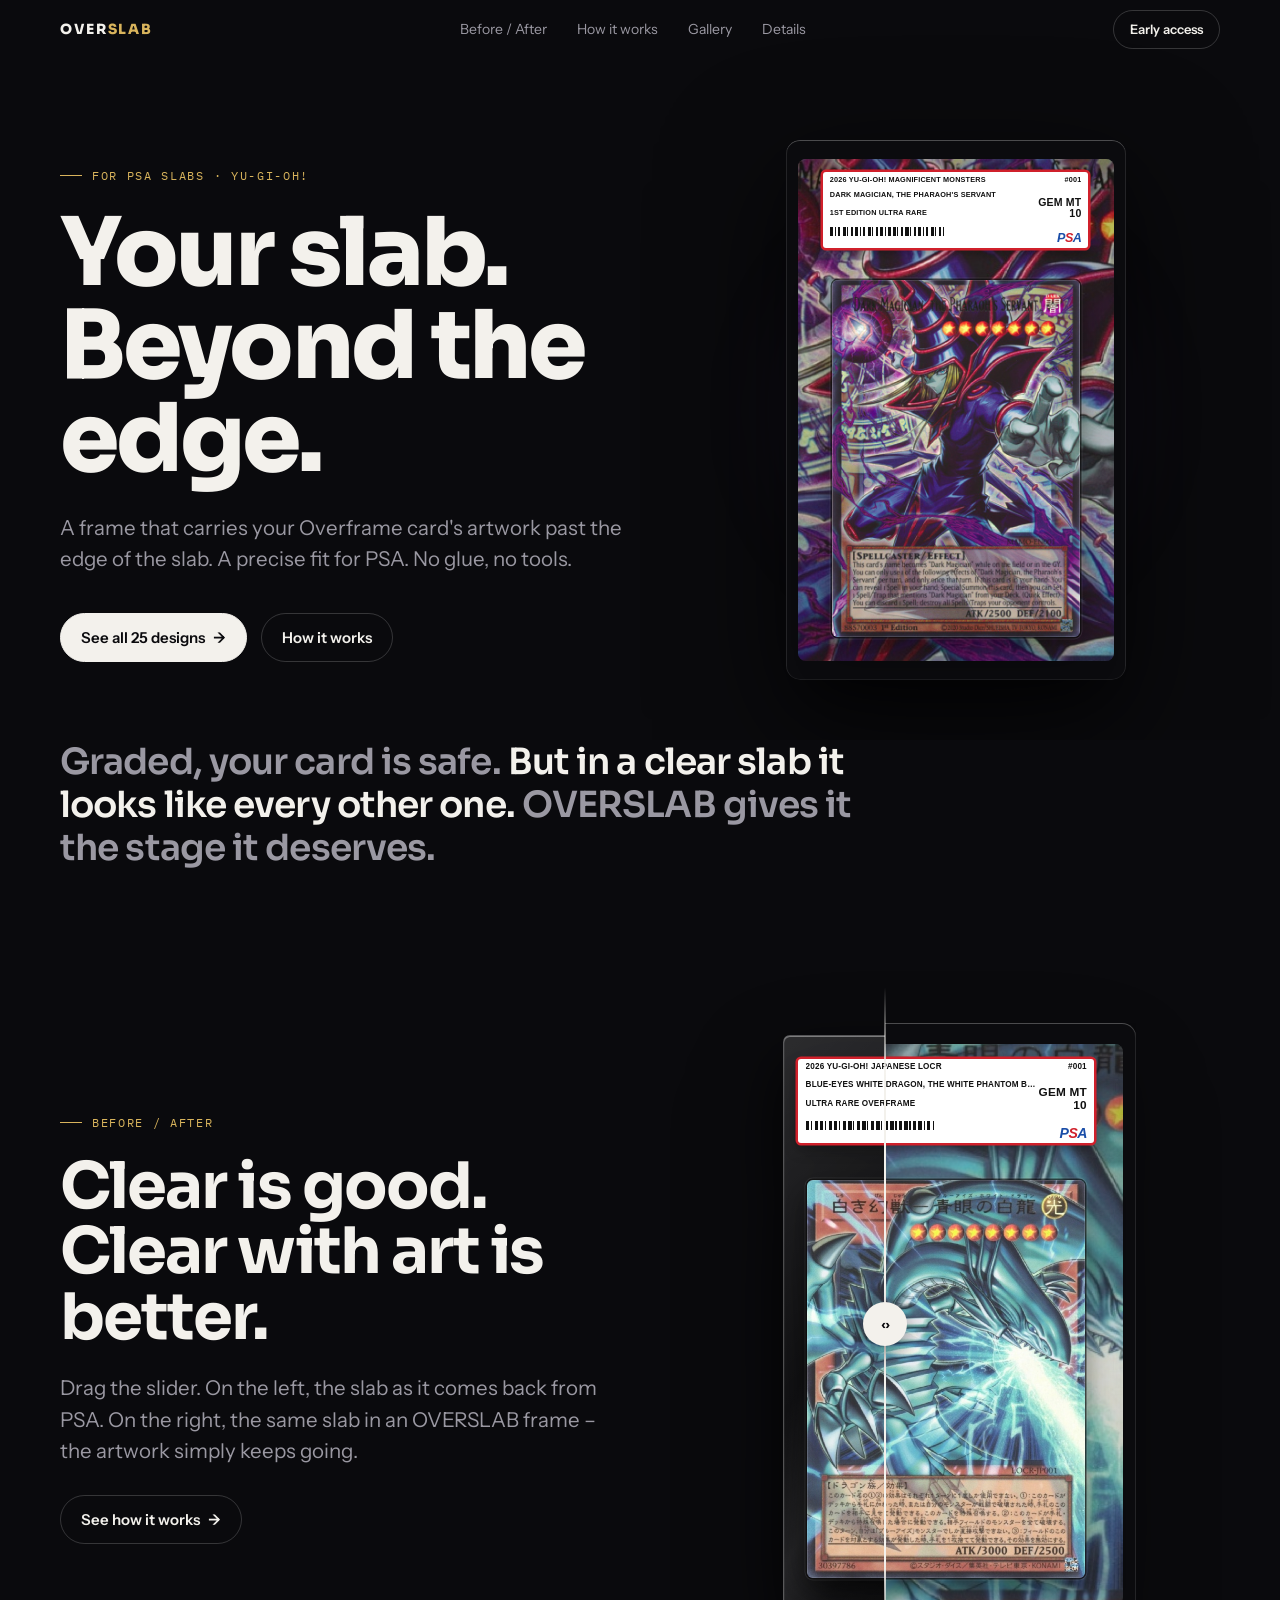
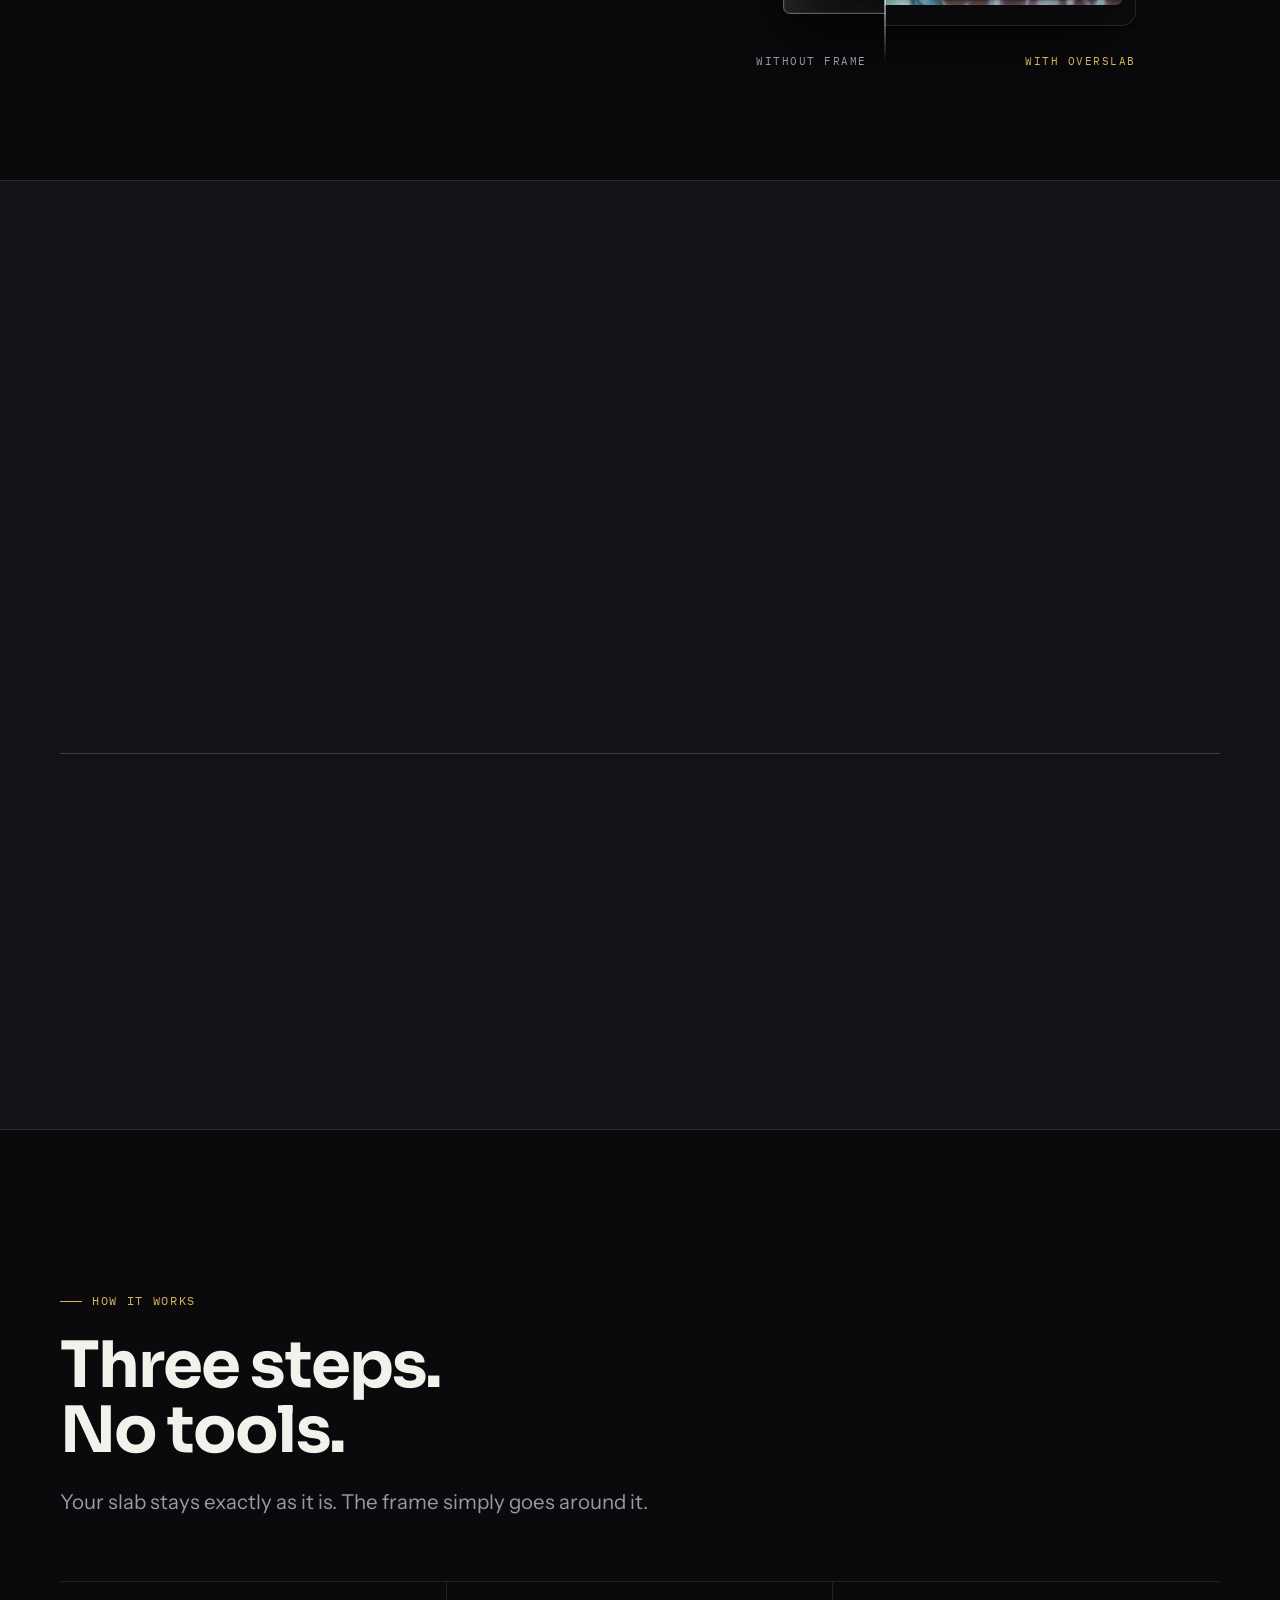
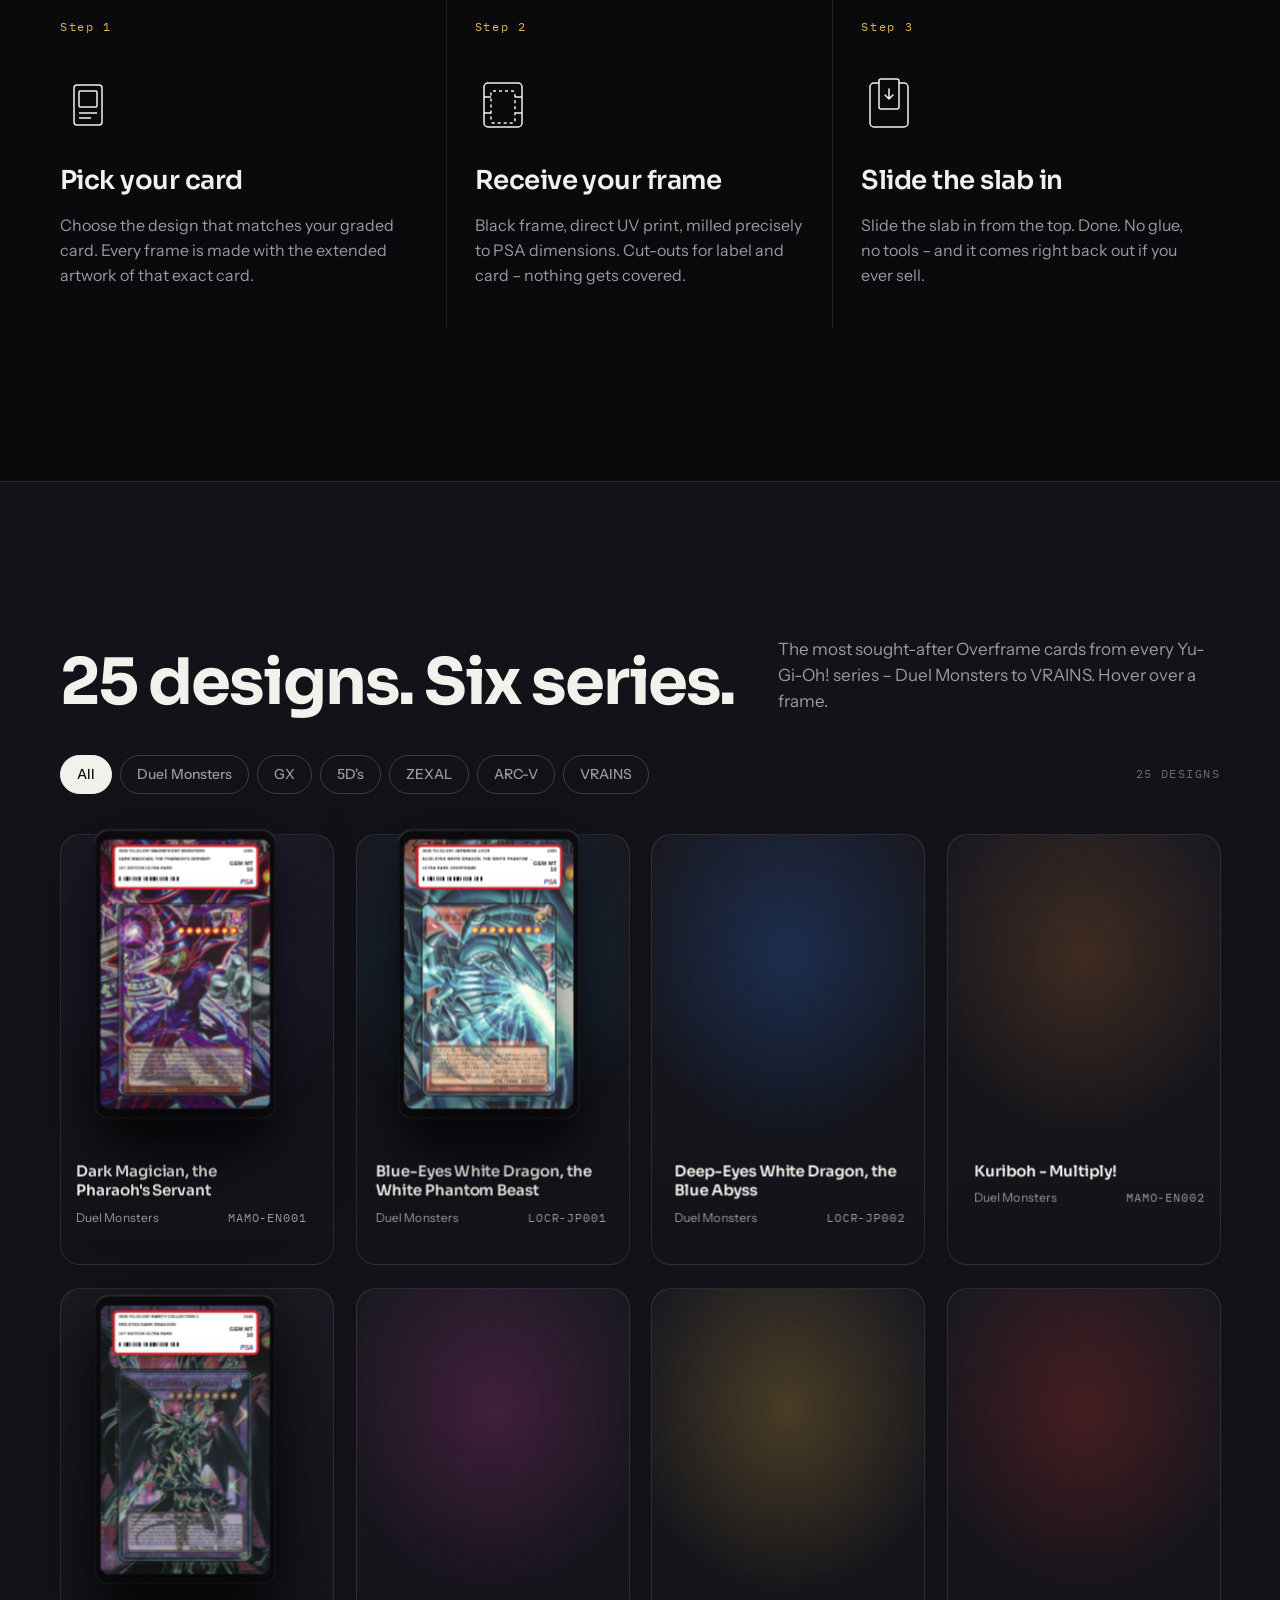
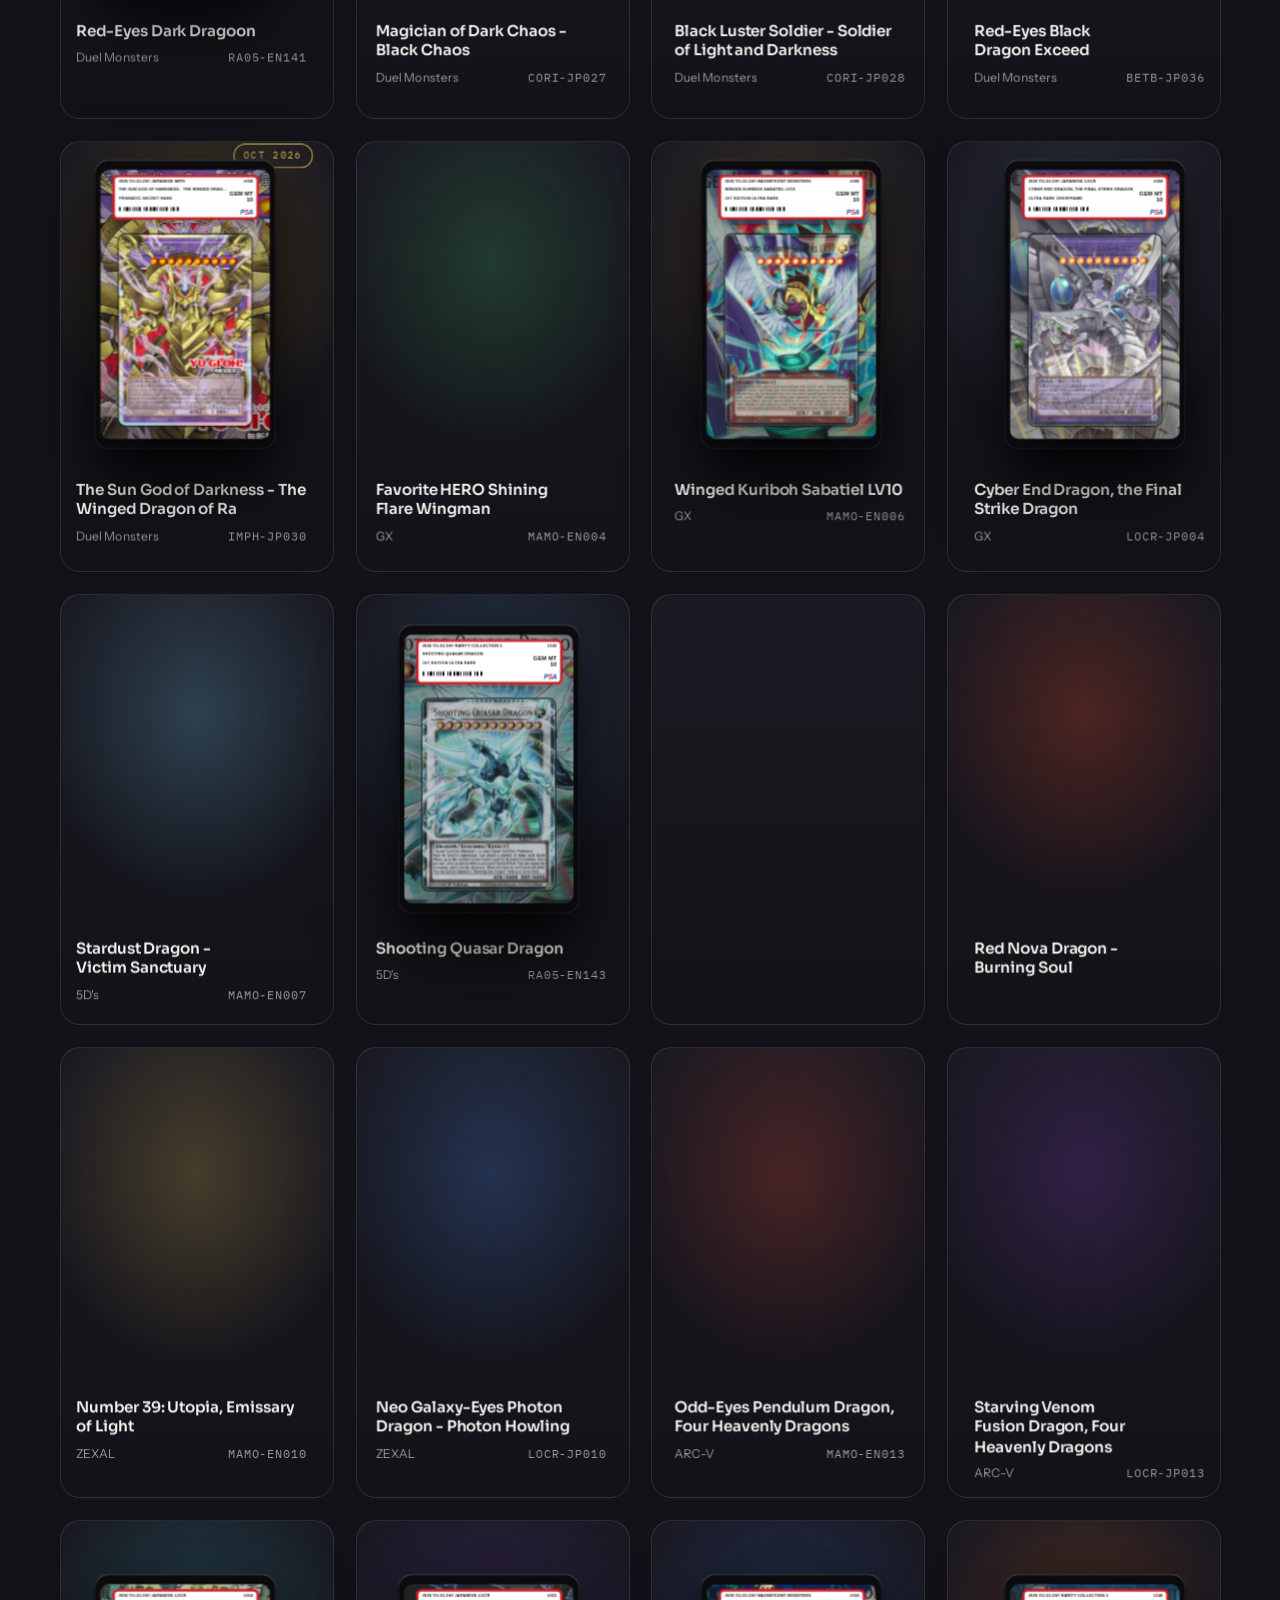
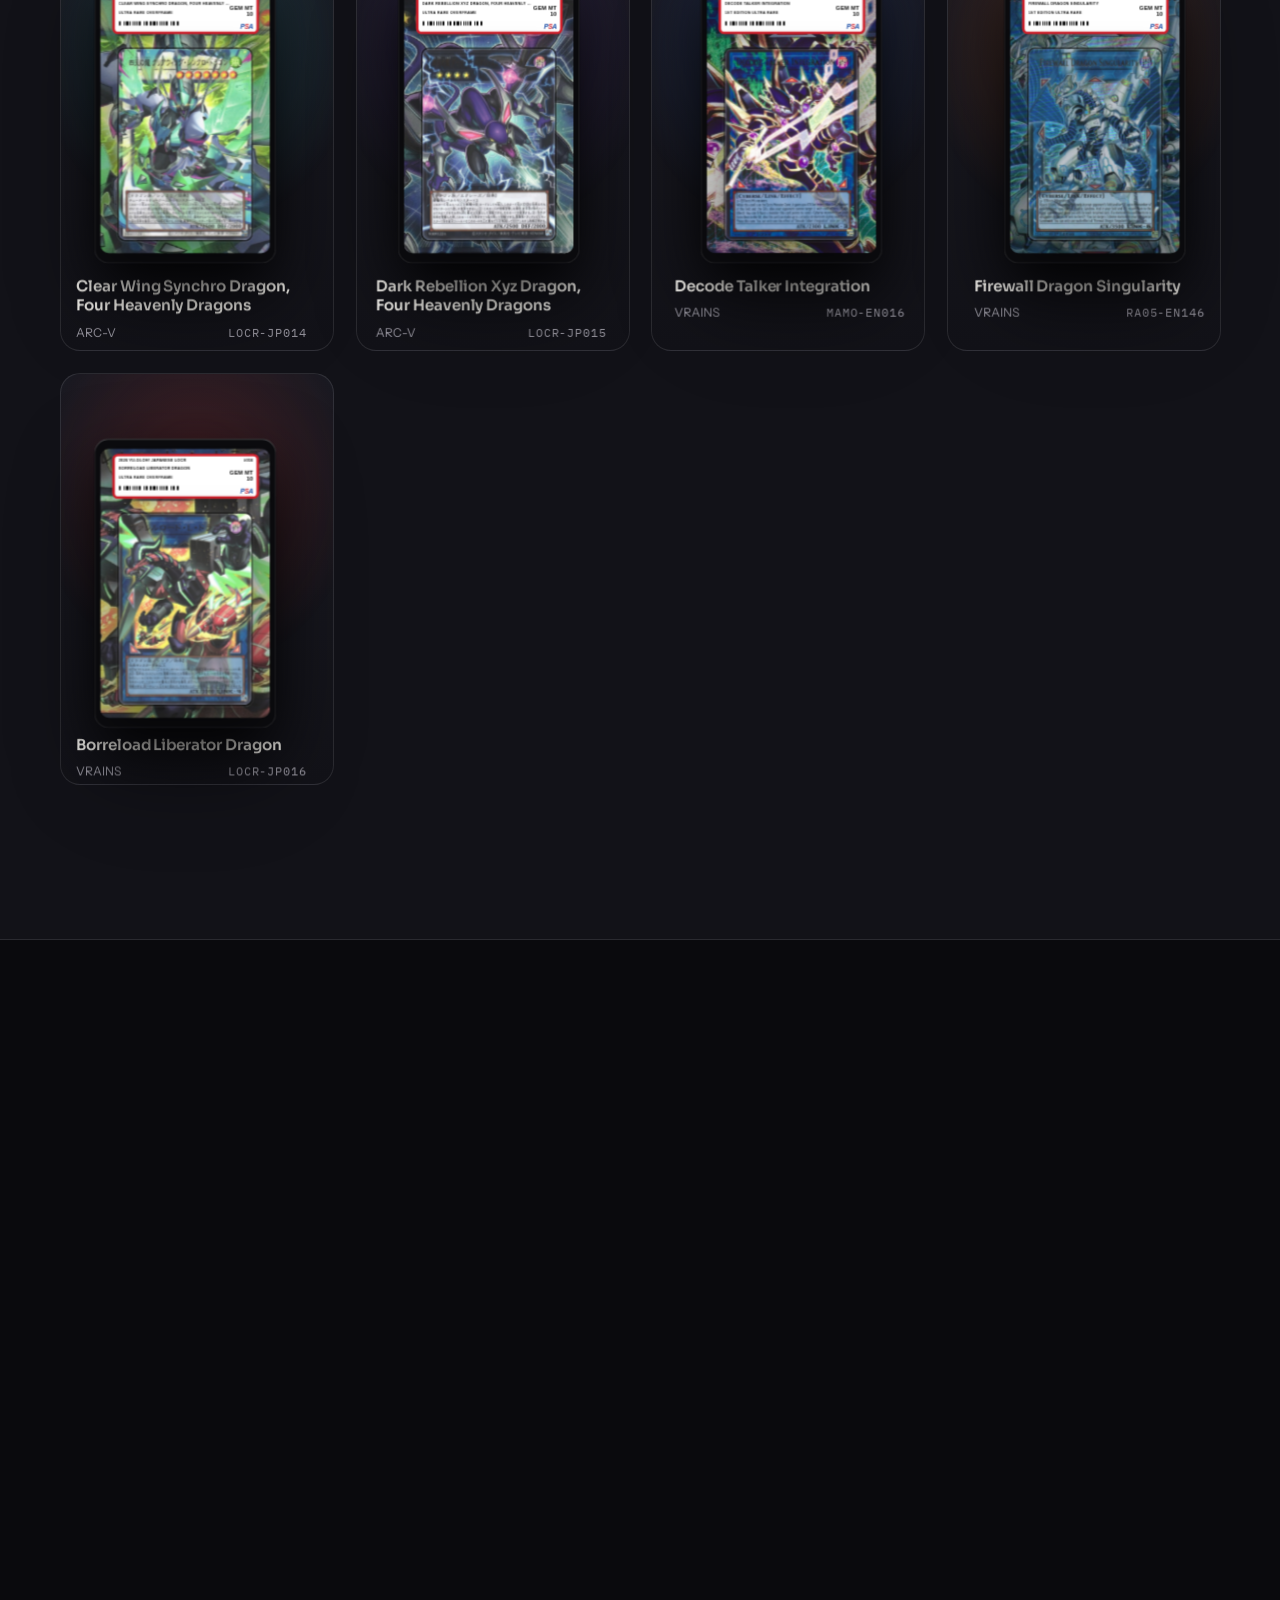
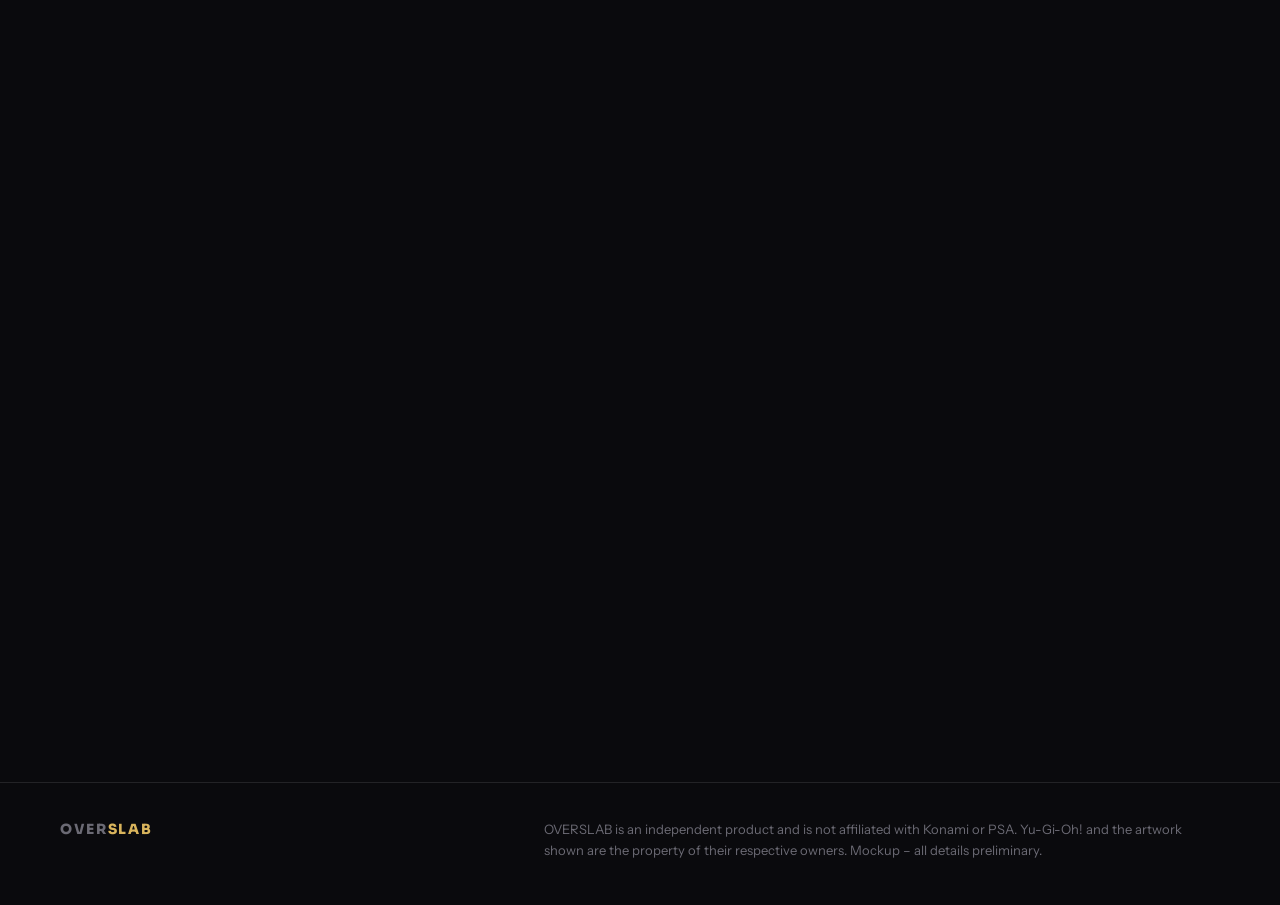
==== commit ad2770b8: "Translate site and README to English Co-Authored-By: Claude Opus 5 <noreply@anthropic.com>" ====
--- a/index.html
+++ b/index.html
@@ -1,10 +1,10 @@
 <!DOCTYPE html>
-<html lang="de">
+<html lang="en">
 <head>
 <meta charset="utf-8">
 <meta name="viewport" content="width=device-width, initial-scale=1">
 <title>OVERSLAB</title>
-<meta name="description" content="Rahmen mit erweiterter Illustration für PSA-gegradete Yu-Gi-Oh!-Karten.">
+<meta name="description" content="Extended-art frames for PSA-graded Yu-Gi-Oh! cards.">
 <link rel="preconnect" href="https://fonts.googleapis.com">
 <link rel="preconnect" href="https://fonts.gstatic.com" crossorigin>
 <link rel="stylesheet" href="https://fonts.googleapis.com/css2?family=Sora:wght@400;600;700;800&family=Instrument+Sans:ital,wght@0,400;0,500;0,600;1,400&family=IBM+Plex+Mono:wght@400;500&display=swap">
@@ -359,12 +359,12 @@
   <div class="wrap">
     <a class="logo" href="#top">OVER<span>SLAB</span></a>
     <ul>
-      <li><a href="#compare">Vorher / Nachher</a></li>
-      <li><a href="#how">So funktioniert's</a></li>
-      <li><a href="#gallery">Motive</a></li>
+      <li><a href="#compare">Before / After</a></li>
+      <li><a href="#how">How it works</a></li>
+      <li><a href="#gallery">Gallery</a></li>
       <li><a href="#specs">Details</a></li>
     </ul>
-    <a class="btn small" href="#access">Frühzugang</a>
+    <a class="btn small" href="#access">Early access</a>
   </div>
 </header>
 
@@ -374,12 +374,12 @@
 <section class="hero">
   <div class="wrap">
     <div class="hero-copy">
-      <span class="eyebrow">Für PSA-Slabs · Yu-Gi-Oh!</span>
-      <h1>Dein Slab.<br>Ohne Rand.</h1>
-      <p class="lead">Ein Rahmen, der die Illustration deiner Overframe-Karte über den Slab hinaus weiterführt. Passgenau für PSA. Ohne Kleber, ohne Werkzeug.</p>
+      <span class="eyebrow">For PSA slabs · Yu-Gi-Oh!</span>
+      <h1>Your slab.<br>Beyond the edge.</h1>
+      <p class="lead">A frame that carries your Overframe card's artwork past the edge of the slab. A precise fit for PSA. No glue, no tools.</p>
       <div class="hero-actions">
-        <a class="btn primary" href="#gallery">25 Motive ansehen <span class="arr">→</span></a>
-        <a class="btn" href="#how">So funktioniert's</a>
+        <a class="btn primary" href="#gallery">See all 25 designs <span class="arr">→</span></a>
+        <a class="btn" href="#how">How it works</a>
       </div>
     </div>
     <div class="hero-stage" aria-hidden="true">
@@ -391,7 +391,7 @@
 
 <section class="statement" style="padding-top:0">
   <div class="wrap">
-    <p data-reveal>Gegradet ist deine Karte sicher. <strong>Aber im klaren Slab sieht sie aus wie jede andere.</strong> OVERSLAB gibt ihr den Auftritt, den sie verdient.</p>
+    <p data-reveal>Graded, your card is safe. <strong>But in a clear slab it looks like every other one.</strong> OVERSLAB gives it the stage it deserves.</p>
   </div>
 </section>
 
@@ -399,19 +399,19 @@
 <section id="compare">
   <div class="wrap compare-grid">
     <div class="compare-copy" data-reveal>
-      <span class="eyebrow">Vorher / Nachher</span>
-      <h2>Klar ist gut.<br>Klar mit Kunst ist besser.</h2>
-      <p class="lead">Zieh den Regler. Links der Slab, wie er von PSA kommt. Rechts derselbe Slab im OVERSLAB-Rahmen – die Illustration läuft einfach weiter.</p>
-      <a class="btn" href="#how">Wie das geht <span class="arr">→</span></a>
+      <span class="eyebrow">Before / After</span>
+      <h2>Clear is good.<br>Clear with art is better.</h2>
+      <p class="lead">Drag the slider. On the left, the slab as it comes back from PSA. On the right, the same slab in an OVERSLAB frame – the artwork simply keeps going.</p>
+      <a class="btn" href="#how">See how it works <span class="arr">→</span></a>
     </div>
     <div class="compare" id="cmp" data-reveal data-delay="1">
       <div class="piece no-frame before" id="cmpBefore" aria-hidden="true"></div>
       <div class="piece after" id="cmpAfter" aria-hidden="true"></div>
       <div class="divider" aria-hidden="true"></div>
       <div class="knob" aria-hidden="true">‹›</div>
-      <input type="range" min="0" max="100" value="50" aria-label="Vergleich: ohne und mit Rahmen" id="cmpRange">
-      <span class="tag l">Ohne Rahmen</span>
-      <span class="tag r">Mit OVERSLAB</span>
+      <input type="range" min="0" max="100" value="50" aria-label="Compare: without and with frame" id="cmpRange">
+      <span class="tag l">Without frame</span>
+      <span class="tag r">With OVERSLAB</span>
     </div>
   </div>
 </section>
@@ -420,25 +420,25 @@
 <section class="why">
   <div class="wrap">
     <div class="why-head" data-reveal>
-      <span class="eyebrow">Warum jetzt</span>
-      <h2>Overframe ist neu.<br>Die Rahmen dafür gab es noch nicht.</h2>
-      <p class="lead">Seit 2026 druckt Konami Karten, deren Illustration über den Kartenrahmen hinausgeht. Genau dafür ist OVERSLAB gebaut: Der Rahmen zeigt den Teil der Illustration, den der Slab abschneidet.</p>
+      <span class="eyebrow">Why now</span>
+      <h2>Overframe is new.<br>The frames for it weren't. Until now.</h2>
+      <p class="lead">Since 2026, Konami has been printing cards whose artwork extends beyond the card frame. OVERSLAB is built for exactly that: the frame shows the part of the artwork the slab cuts off.</p>
     </div>
     <div class="timeline">
       <div class="tl" data-reveal>
-        <span class="when">Februar 2026</span>
-        <div class="big">Die ersten Overframes</div>
-        <p>Limit Over Collection – The Heroes bringt die Overframe-Karten ins OCG. Dunkler Magier, Stardust Dragon, Utopia &amp; Co.</p>
+        <span class="when">February 2026</span>
+        <div class="big">The first Overframes</div>
+        <p>Limit Over Collection – The Heroes brings Overframe cards to the OCG. Dark Magician, Stardust Dragon, Utopia and more.</p>
       </div>
       <div class="tl" data-reveal data-delay="1">
-        <span class="when">März – April 2026</span>
-        <div class="big">Die Rivalen. Und das TCG.</div>
-        <p>The Rivals folgt mit Blue-Eyes, Cyber End und Red Nova. Rarity Collection 5 bringt Overframes erstmals nach Europa.</p>
+        <span class="when">March – April 2026</span>
+        <div class="big">The Rivals. And the TCG.</div>
+        <p>The Rivals follows with Blue-Eyes, Cyber End and Red Nova. Rarity Collection 5 brings Overframes to the TCG for the first time.</p>
       </div>
       <div class="tl" data-reveal data-delay="2">
-        <span class="when">Heute</span>
-        <div class="big">25 Motive. Sechs Serien.</div>
-        <p>Von Duel Monsters bis VRAINS – und mit jedem Set kommen neue dazu. Jedes davon bekommt seinen OVERSLAB.</p>
+        <span class="when">Today</span>
+        <div class="big">25 designs. Six series.</div>
+        <p>From Duel Monsters to VRAINS – and every new set adds more. Each one gets its own OVERSLAB.</p>
       </div>
     </div>
   </div>
@@ -448,28 +448,28 @@
 <section id="how">
   <div class="wrap">
     <div class="steps-head" data-reveal>
-      <span class="eyebrow">So funktioniert's</span>
-      <h2>Drei Schritte.<br>Kein Werkzeug.</h2>
-      <p class="lead">Dein Slab bleibt, wie er ist. Der Rahmen kommt einfach drum herum.</p>
+      <span class="eyebrow">How it works</span>
+      <h2>Three steps.<br>No tools.</h2>
+      <p class="lead">Your slab stays exactly as it is. The frame simply goes around it.</p>
     </div>
     <div class="steps">
       <div class="step" data-reveal>
-        <span class="num">Schritt 1</span>
+        <span class="num">Step 1</span>
         <div class="ico"><svg viewBox="0 0 56 56" fill="none" stroke="currentColor" stroke-width="1.5"><rect x="14" y="8" width="28" height="40" rx="3"/><rect x="19" y="14" width="18" height="16" rx="1"/><path d="M19 36h18M19 41h12"/></svg></div>
-        <h3>Motiv wählen</h3>
-        <p>Wähle das Motiv deiner gegradeten Karte. Jeder Rahmen wird mit der erweiterten Illustration genau dieser Karte gefertigt.</p>
+        <h3>Pick your card</h3>
+        <p>Choose the design that matches your graded card. Every frame is made with the extended artwork of that exact card.</p>
       </div>
       <div class="step" data-reveal data-delay="1">
-        <span class="num">Schritt 2</span>
+        <span class="num">Step 2</span>
         <div class="ico"><svg viewBox="0 0 56 56" fill="none" stroke="currentColor" stroke-width="1.5"><rect x="9" y="6" width="38" height="44" rx="4"/><rect x="16" y="14" width="24" height="32" rx="2" stroke-dasharray="3 3"/><path d="M9 20h7M40 20h7M9 36h7M40 36h7"/></svg></div>
-        <h3>Rahmen erhalten</h3>
-        <p>Schwarzer Rahmen, UV-Direktdruck, exakt auf das PSA-Maß gefräst. Aussparungen für Label und Karte – nichts wird verdeckt.</p>
+        <h3>Receive your frame</h3>
+        <p>Black frame, direct UV print, milled precisely to PSA dimensions. Cut-outs for label and card – nothing gets covered.</p>
       </div>
       <div class="step" data-reveal data-delay="2">
-        <span class="num">Schritt 3</span>
+        <span class="num">Step 3</span>
         <div class="ico"><svg viewBox="0 0 56 56" fill="none" stroke="currentColor" stroke-width="1.5"><rect x="9" y="6" width="38" height="44" rx="4"/><rect x="18" y="2" width="20" height="30" rx="2" fill="#0a0a0d"/><path d="M28 12v10M24 18l4 4 4-4" stroke-linecap="round" stroke-linejoin="round"/></svg></div>
-        <h3>Slab einlegen</h3>
-        <p>Slab von oben einschieben, fertig. Ohne Kleber, ohne Werkzeug – und jederzeit wieder heraus, falls du verkaufst.</p>
+        <h3>Slide the slab in</h3>
+        <p>Slide the slab in from the top. Done. No glue, no tools – and it comes right back out if you ever sell.</p>
       </div>
     </div>
   </div>
@@ -479,10 +479,10 @@
 <section class="gallery" id="gallery">
   <div class="wrap">
     <div class="gallery-head" data-reveal>
-      <h2>25 Motive. Sechs Serien.</h2>
-      <p>Die gefragtesten Overframe-Karten aus jeder Yu-Gi-Oh!-Serie – von Duel Monsters bis VRAINS. Bewege die Maus über einen Rahmen.</p>
-    </div>
-    <div class="filters" id="filters" role="group" aria-label="Nach Serie filtern"></div>
+      <h2>25 designs. Six series.</h2>
+      <p>The most sought-after Overframe cards from every Yu-Gi-Oh! series – Duel Monsters to VRAINS. Hover over a frame.</p>
+    </div>
+    <div class="filters" id="filters" role="group" aria-label="Filter by series"></div>
     <div class="tiles" id="tiles"></div>
   </div>
 </section>
@@ -492,18 +492,18 @@
   <div class="wrap specs-grid">
     <div class="specs-copy" data-reveal>
       <span class="eyebrow">Details</span>
-      <h2>Gebaut um den Slab herum.</h2>
-      <p class="lead">Jeder Rahmen ist auf das exakte Maß des PSA-Holders ausgelegt. Das Label bleibt vollständig lesbar, die Karte vollständig sichtbar – nur der Rand wird zur Bühne.</p>
+      <h2>Built around the slab.</h2>
+      <p class="lead">Every frame is designed to the exact dimensions of the PSA holder. The label stays fully readable, the card fully visible – only the border becomes the stage.</p>
     </div>
     <dl class="specs" data-reveal data-delay="1" style="margin:0">
-      <li><dt>Passend für</dt><dd>PSA Standard-Holder</dd></li>
-      <li><dt>Innenmaß (Slab)</dt><dd>82,5 × 136,5 × 8 mm</dd></li>
-      <li><dt>Außenmaß Rahmen</dt><dd>ca. 118 × 182 mm</dd></li>
-      <li><dt>Material</dt><dd>Acryl, matt schwarz</dd></li>
-      <li><dt>Druck</dt><dd>UV-Direktdruck, lichtecht</dd></li>
-      <li><dt>Einlegen</dt><dd>Einschub von oben, ohne Kleber</dd></li>
-      <li><dt>Aufstellen</dt><dd>Standfuß &amp; Wandhalterung</dd></li>
-      <span class="note">Vorläufige Angaben · Prototyp-Phase</span>
+      <li><dt>Fits</dt><dd>PSA standard holder</dd></li>
+      <li><dt>Inner size (slab)</dt><dd>82.5 × 136.5 × 8 mm</dd></li>
+      <li><dt>Outer size (frame)</dt><dd>approx. 118 × 182 mm</dd></li>
+      <li><dt>Material</dt><dd>Acrylic, matte black</dd></li>
+      <li><dt>Print</dt><dd>Direct UV print, lightfast</dd></li>
+      <li><dt>Insert</dt><dd>Slides in from the top, no glue</dd></li>
+      <li><dt>Display</dt><dd>Stand &amp; wall mount</dd></li>
+      <span class="note">Preliminary specs · Prototype phase</span>
     </dl>
   </div>
 </section>
@@ -511,12 +511,12 @@
 <!-- ===== CTA ===== -->
 <section class="cta" id="access">
   <div class="wrap" data-reveal>
-    <span class="eyebrow" style="justify-content:center">Frühzugang</span>
-    <h2>Die ersten Rahmen gehen an die, die zuerst da sind.</h2>
-    <p class="lead">Trag dich ein und wir sagen dir Bescheid, sobald dein Motiv verfügbar ist.</p>
+    <span class="eyebrow" style="justify-content:center">Early access</span>
+    <h2>The first frames go to those first in line.</h2>
+    <p class="lead">Sign up and we'll let you know as soon as your design is available.</p>
     <form id="accessForm" novalidate>
-      <input type="email" placeholder="deine@mail.de" aria-label="E-Mail-Adresse" required>
-      <button class="btn primary" type="submit">Eintragen <span class="arr">→</span></button>
+      <input type="email" placeholder="you@example.com" aria-label="Email address" required>
+      <button class="btn primary" type="submit">Sign up <span class="arr">→</span></button>
     </form>
     <p class="toast" id="toast" aria-live="polite"></p>
   </div>
@@ -527,14 +527,14 @@
 <footer>
   <div class="wrap">
     <div class="logo">OVER<span>SLAB</span></div>
-    <p class="legal">OVERSLAB ist ein unabhängiges Produkt und steht in keiner Verbindung zu Konami oder PSA. Yu-Gi-Oh! und die gezeigten Illustrationen sind Eigentum ihrer jeweiligen Rechteinhaber. Mockup – alle Angaben vorläufig.</p>
+    <p class="legal">OVERSLAB is an independent product and is not affiliated with Konami or PSA. Yu-Gi-Oh! and the artwork shown are the property of their respective owners. Mockup – all details preliminary.</p>
   </div>
 </footer>
 
 <script>
 /* ============================================================
-   Motive. Neue Karte = eine Zeile hier + Bild in img/cards/.
-   set: Label-Zeile 1 (wie PSA es drucken würde), code: Kartennummer.
+   Designs. New card = one line here + image in img/cards/.
+   set: label line 1 (as PSA would print it), code: card number.
    ============================================================ */
 const SERIES = ['Duel Monsters','GX',"5D's",'ZEXAL','ARC-V','VRAINS'];
 const CARDS = [
@@ -547,7 +547,7 @@
   {slug:'black-chaos',    name:'Magician of Dark Chaos - Black Chaos',           series:'Duel Monsters', set:'2026 YU-GI-OH! JAPANESE CORI',    code:'CORI-JP027', num:'#027', rarity:'PRISMATIC SECRET RARE',   glow:'#b8368f'},
   {slug:'black-luster',   name:'Black Luster Soldier - Soldier of Light and Darkness', series:'Duel Monsters', set:'2026 YU-GI-OH! JAPANESE CORI', code:'CORI-JP028', num:'#028', rarity:'PRISMATIC SECRET RARE', glow:'#d6a83a'},
   {slug:'red-eyes-exceed',name:'Red-Eyes Black Dragon Exceed',                   series:'Duel Monsters', set:'2026 YU-GI-OH! JAPANESE BETB',    code:'BETB-JP036', num:'#036', rarity:'PRISMATIC SECRET RARE',   glow:'#c8302a'},
-  {slug:'ra',             name:'The Sun God of Darkness - The Winged Dragon of Ra', series:'Duel Monsters', set:'2026 YU-GI-OH! JAPANESE IMPH',  code:'IMPH-JP030', num:'#030', rarity:'PRISMATIC SECRET RARE',   glow:'#e0b83a', soon:'Okt. 2026'},
+  {slug:'ra',             name:'The Sun God of Darkness - The Winged Dragon of Ra', series:'Duel Monsters', set:'2026 YU-GI-OH! JAPANESE IMPH',  code:'IMPH-JP030', num:'#030', rarity:'PRISMATIC SECRET RARE',   glow:'#e0b83a', soon:'Oct 2026'},
   // GX
   {slug:'flare-wingman',  name:'Favorite HERO Shining Flare Wingman',            series:'GX', set:'2026 YU-GI-OH! MAGNIFICENT MONSTERS', code:'MAMO-EN004', num:'#004', rarity:'1ST EDITION ULTRA RARE', glow:'#3f9f5a'},
   {slug:'winged-kuriboh', name:'Winged Kuriboh Sabatiel LV10',                   series:'GX', set:'2026 YU-GI-OH! MAGNIFICENT MONSTERS', code:'MAMO-EN006', num:'#006', rarity:'1ST EDITION ULTRA RARE', glow:'#d9b45c'},
@@ -616,14 +616,14 @@
 
   /* Filters */
   const filters = document.getElementById('filters');
-  const all = [{label:'Alle', key:'*'}, ...SERIES.map(s => ({label:s, key:s}))];
+  const all = [{label:'All', key:'*'}, ...SERIES.map(s => ({label:s, key:s}))];
   filters.innerHTML = all.map((f,i) => `<button class="chip" type="button" data-key="${esc(f.key)}" aria-pressed="${i===0}">${esc(f.label)}</button>`).join('')
     + `<span class="count" id="count"></span>`;
   const count = document.getElementById('count');
   function applyFilter(key){
     let n = 0;
     tiles.querySelectorAll('.tile').forEach(t => { const show = key === '*' || t.dataset.series === key; t.hidden = !show; if (show) n++; });
-    count.textContent = `${n} ${n === 1 ? 'Motiv' : 'Motive'}`;
+    count.textContent = `${n} ${n === 1 ? 'design' : 'designs'}`;
     filters.querySelectorAll('.chip').forEach(b => b.setAttribute('aria-pressed', b.dataset.key === key));
   }
   filters.addEventListener('click', e => { const b = e.target.closest('.chip'); if (b) applyFilter(b.dataset.key); });
@@ -678,8 +678,8 @@
   form.addEventListener('submit', e => {
     e.preventDefault();
     const input = form.querySelector('input');
-    if (!input.value || !input.checkValidity()) { toast.textContent = 'Bitte eine gültige E-Mail-Adresse eingeben.'; input.focus(); return; }
-    toast.textContent = 'Eingetragen. Wir melden uns, sobald dein Motiv verfügbar ist.';
+    if (!input.value || !input.checkValidity()) { toast.textContent = 'Please enter a valid email address.'; input.focus(); return; }
+    toast.textContent = "You're on the list. We'll be in touch as soon as your design is available.";
     input.value = '';
   });
 })();
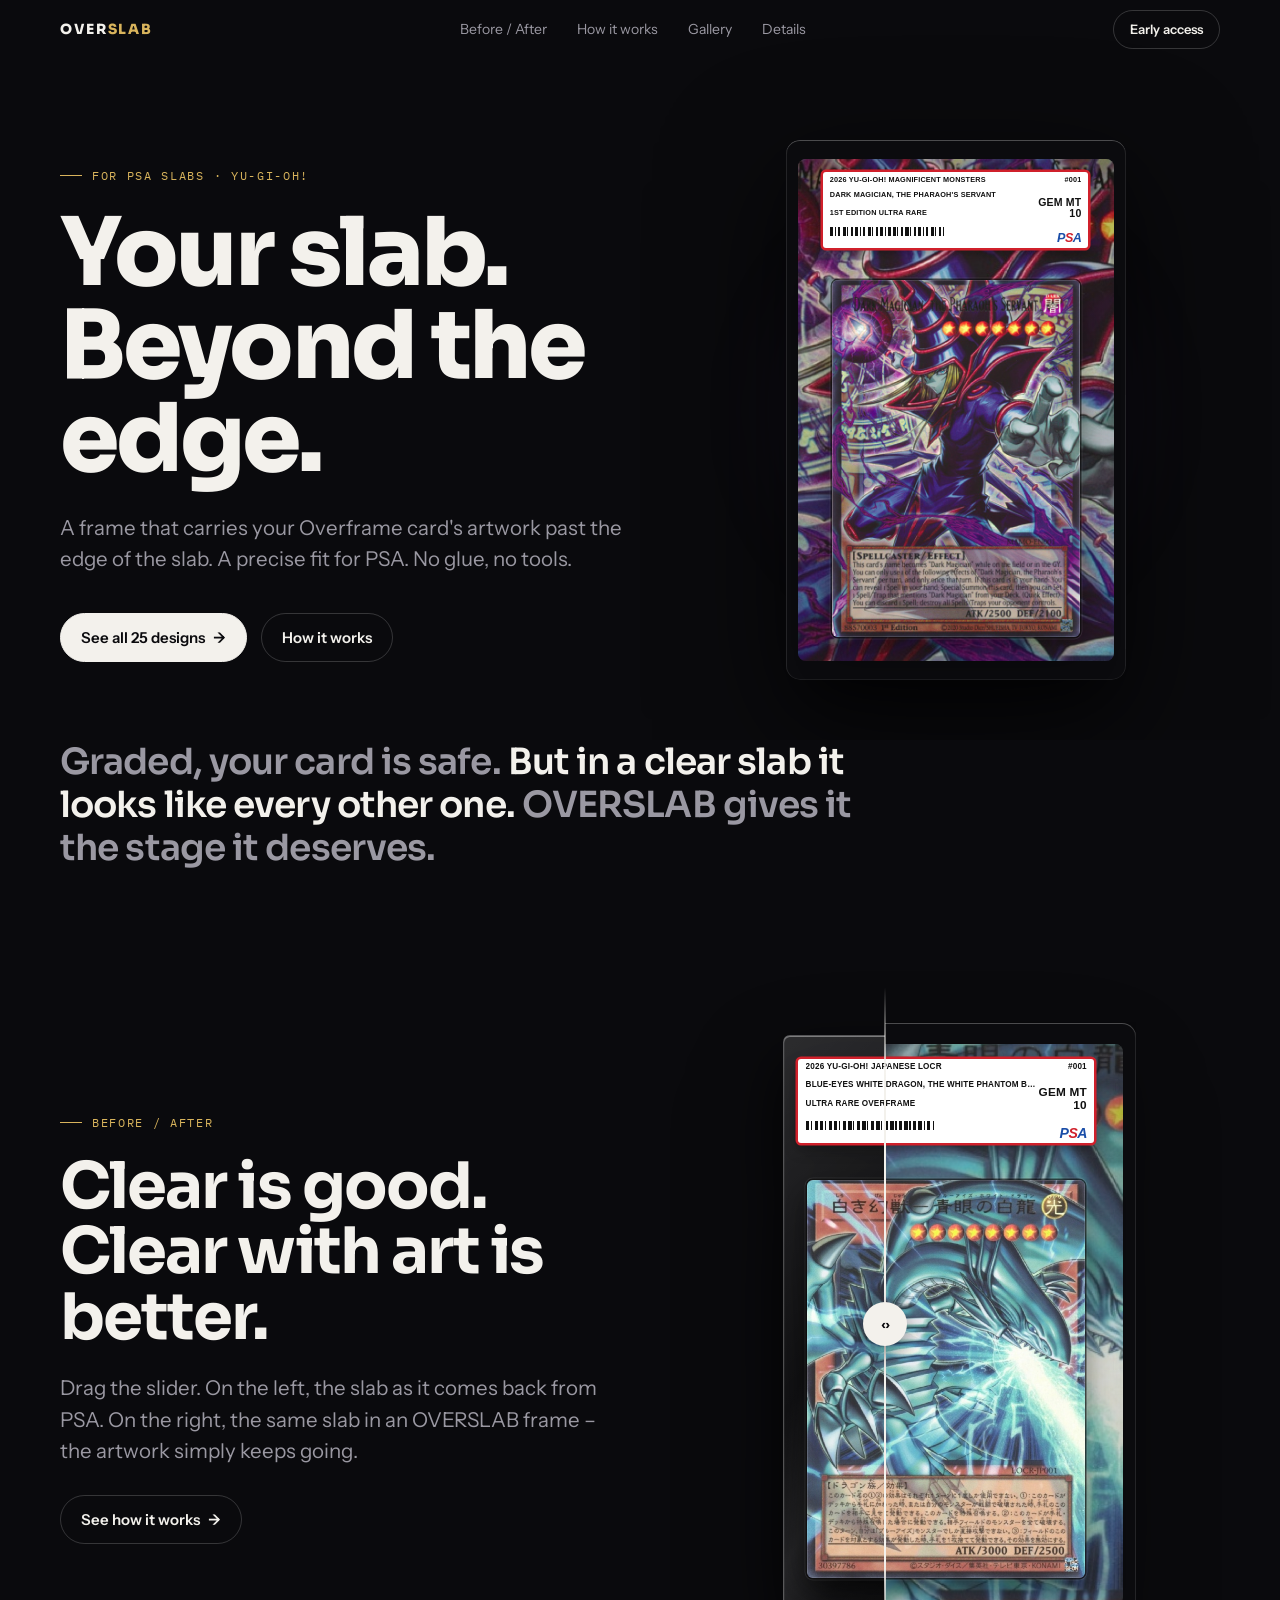
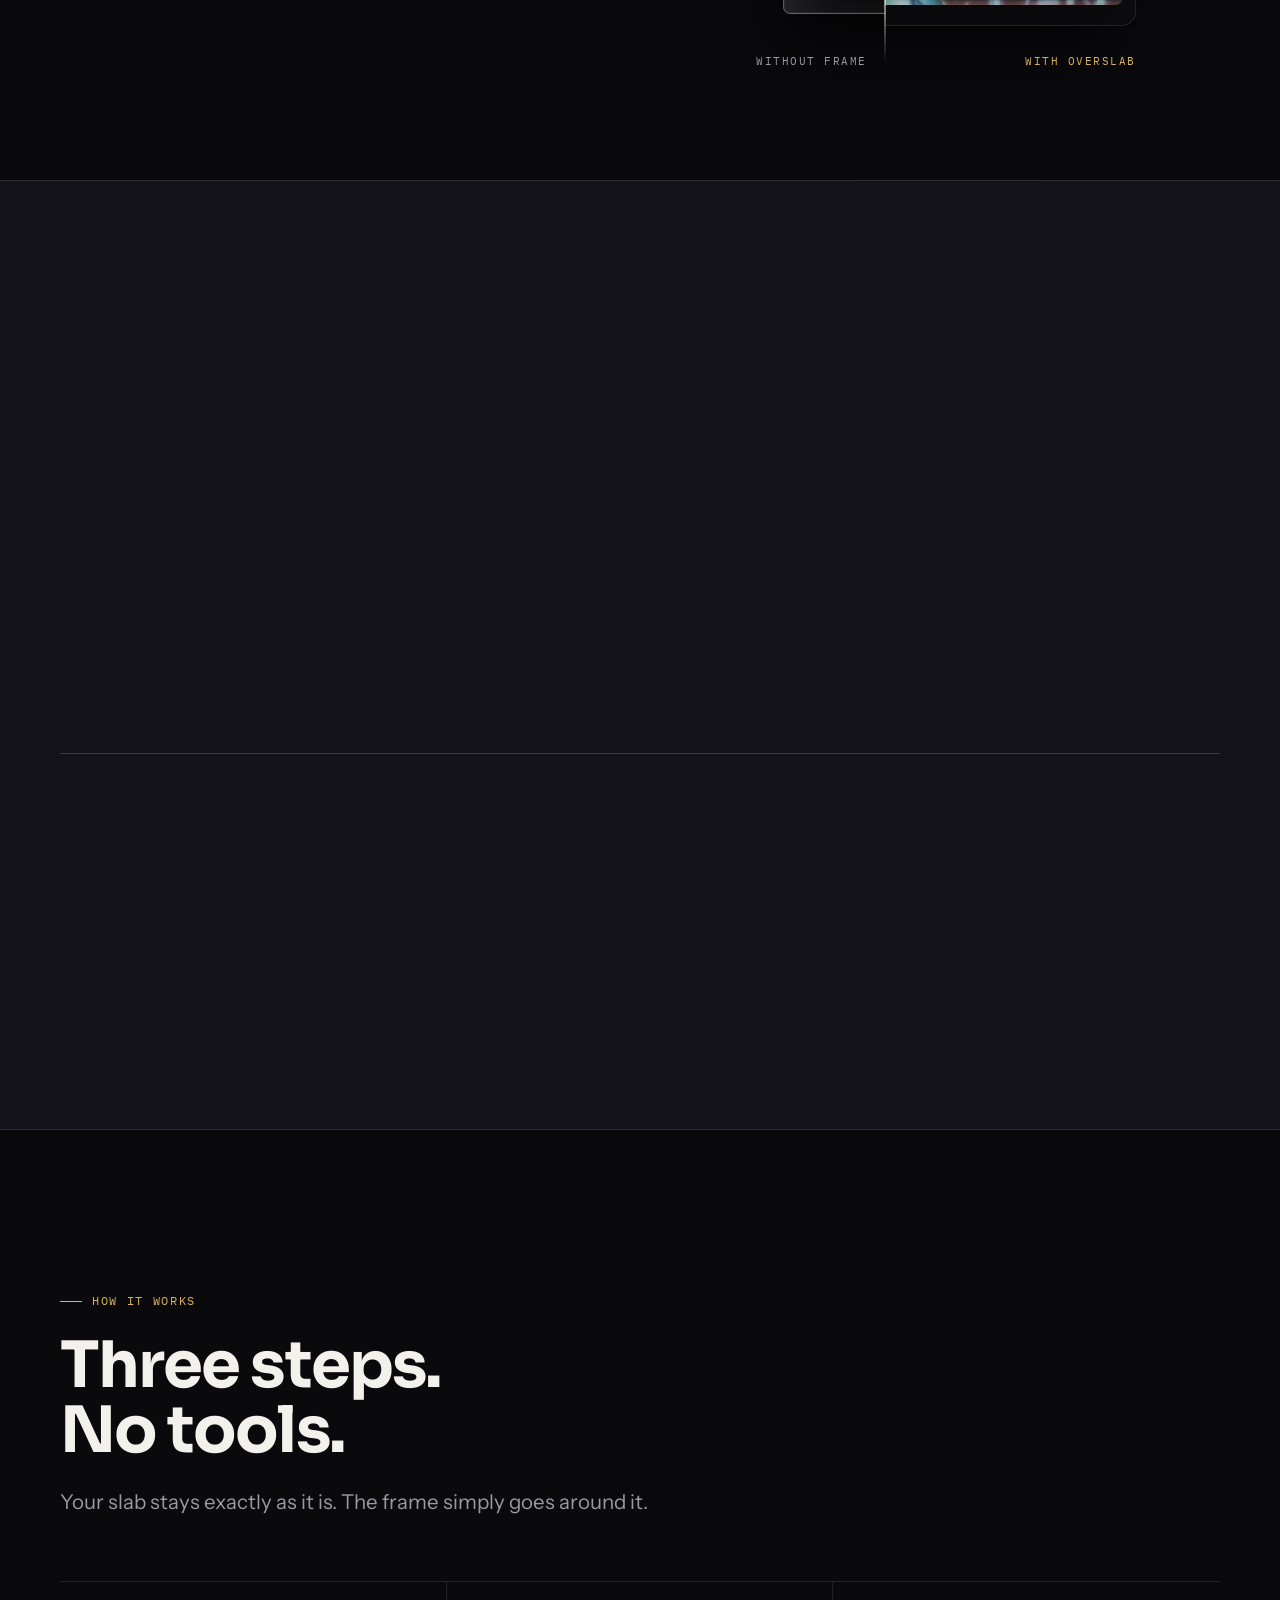
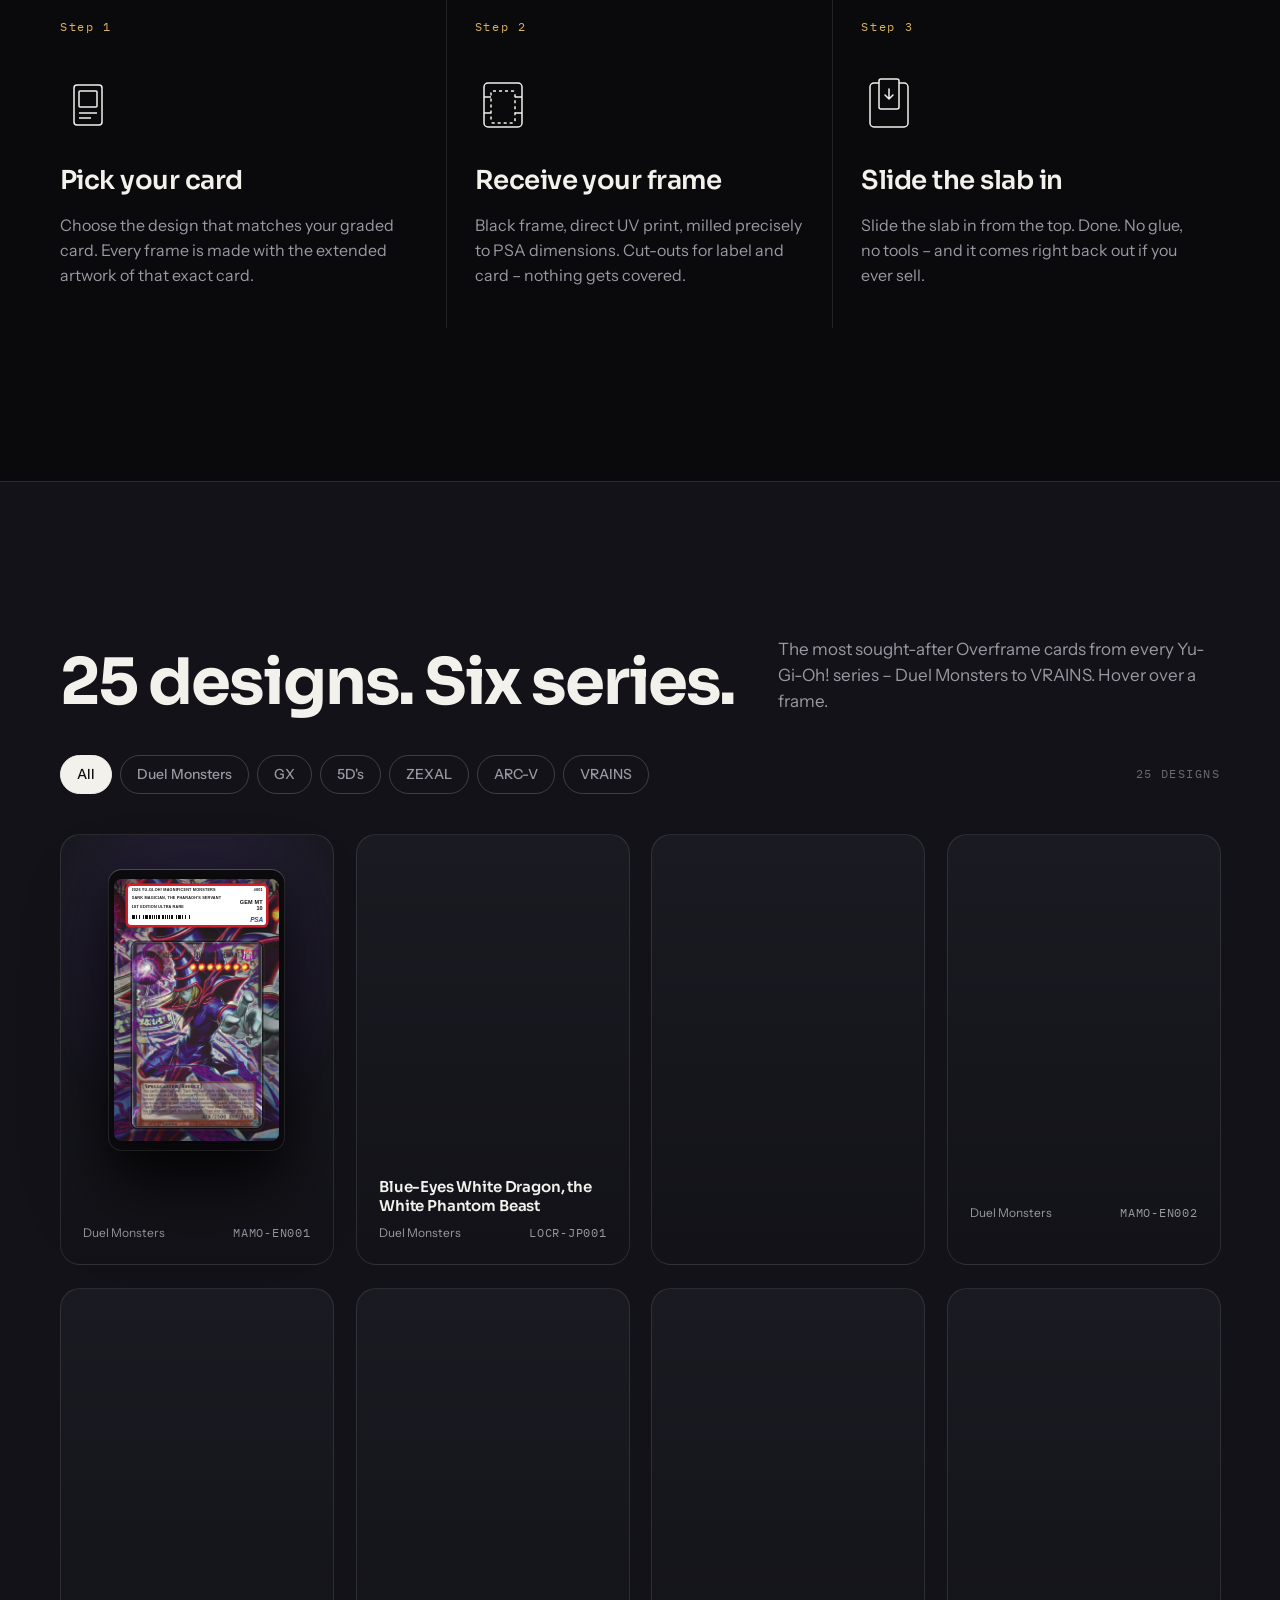
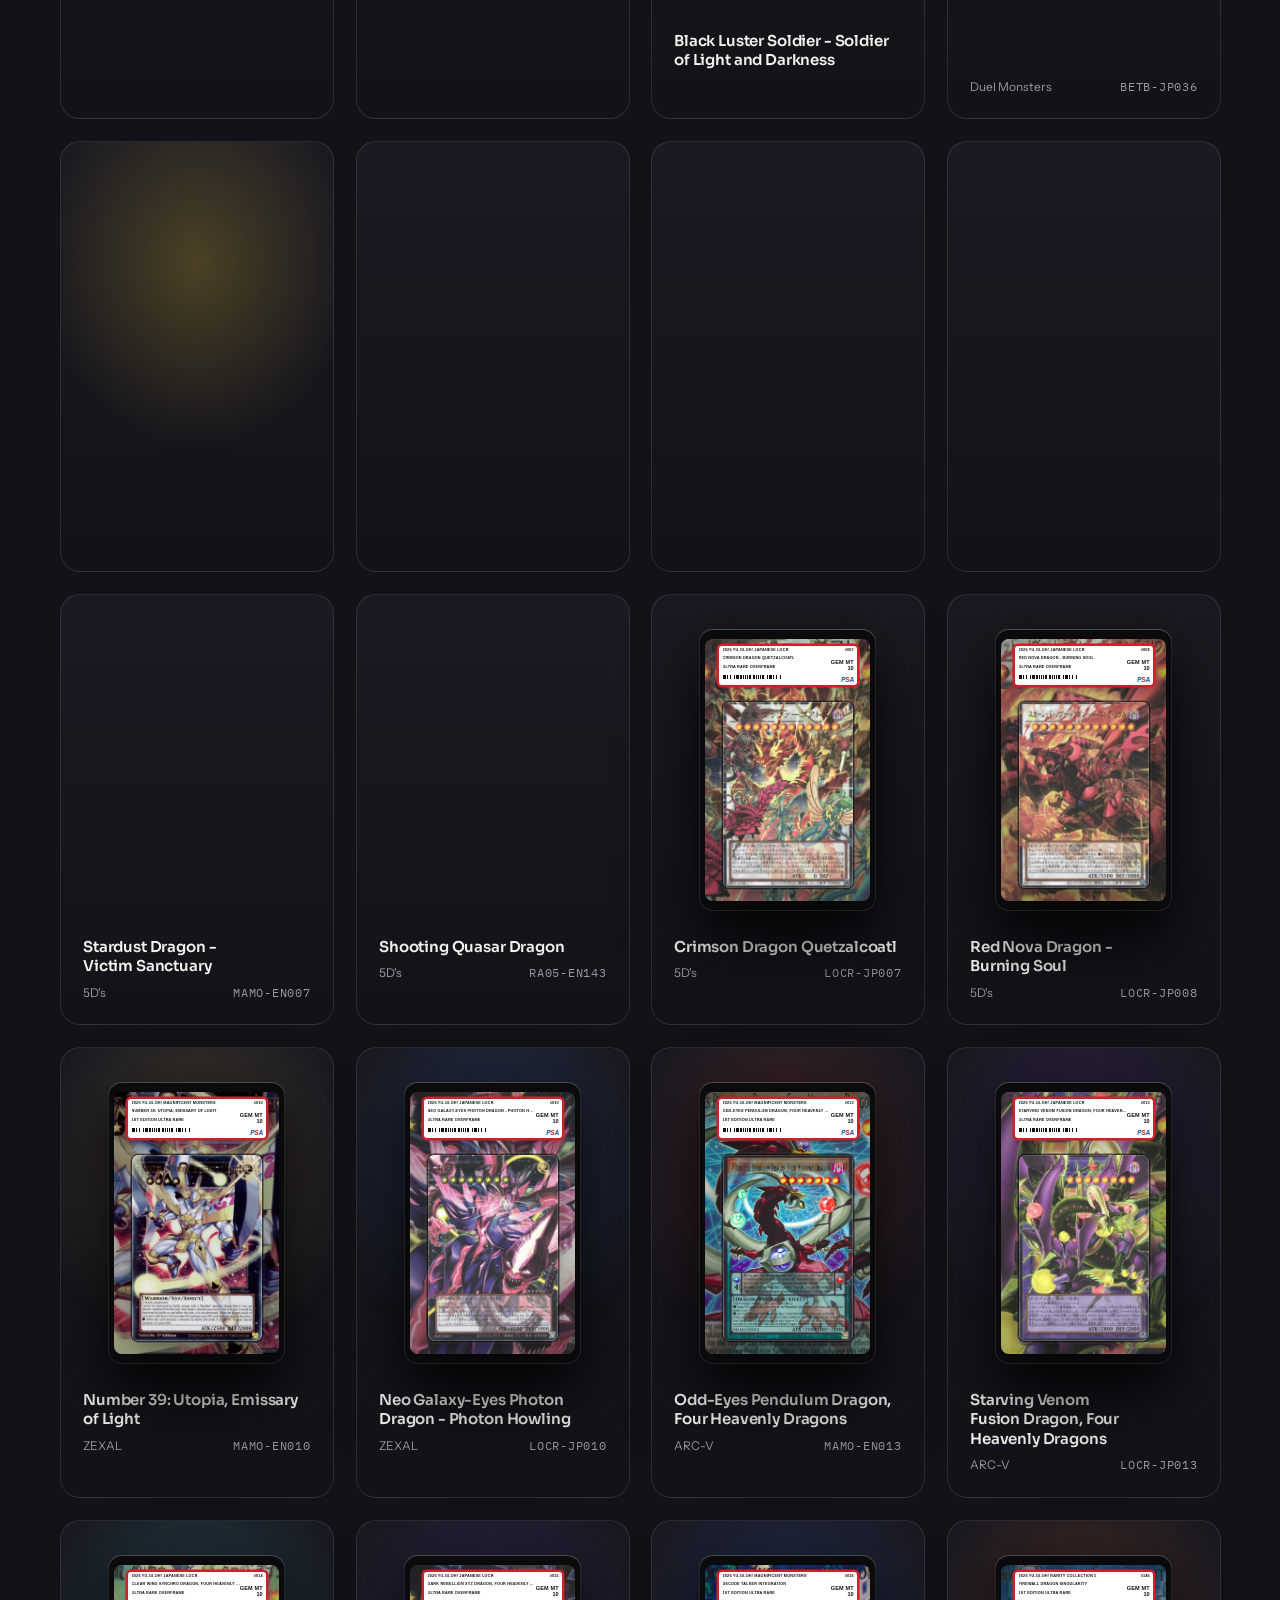
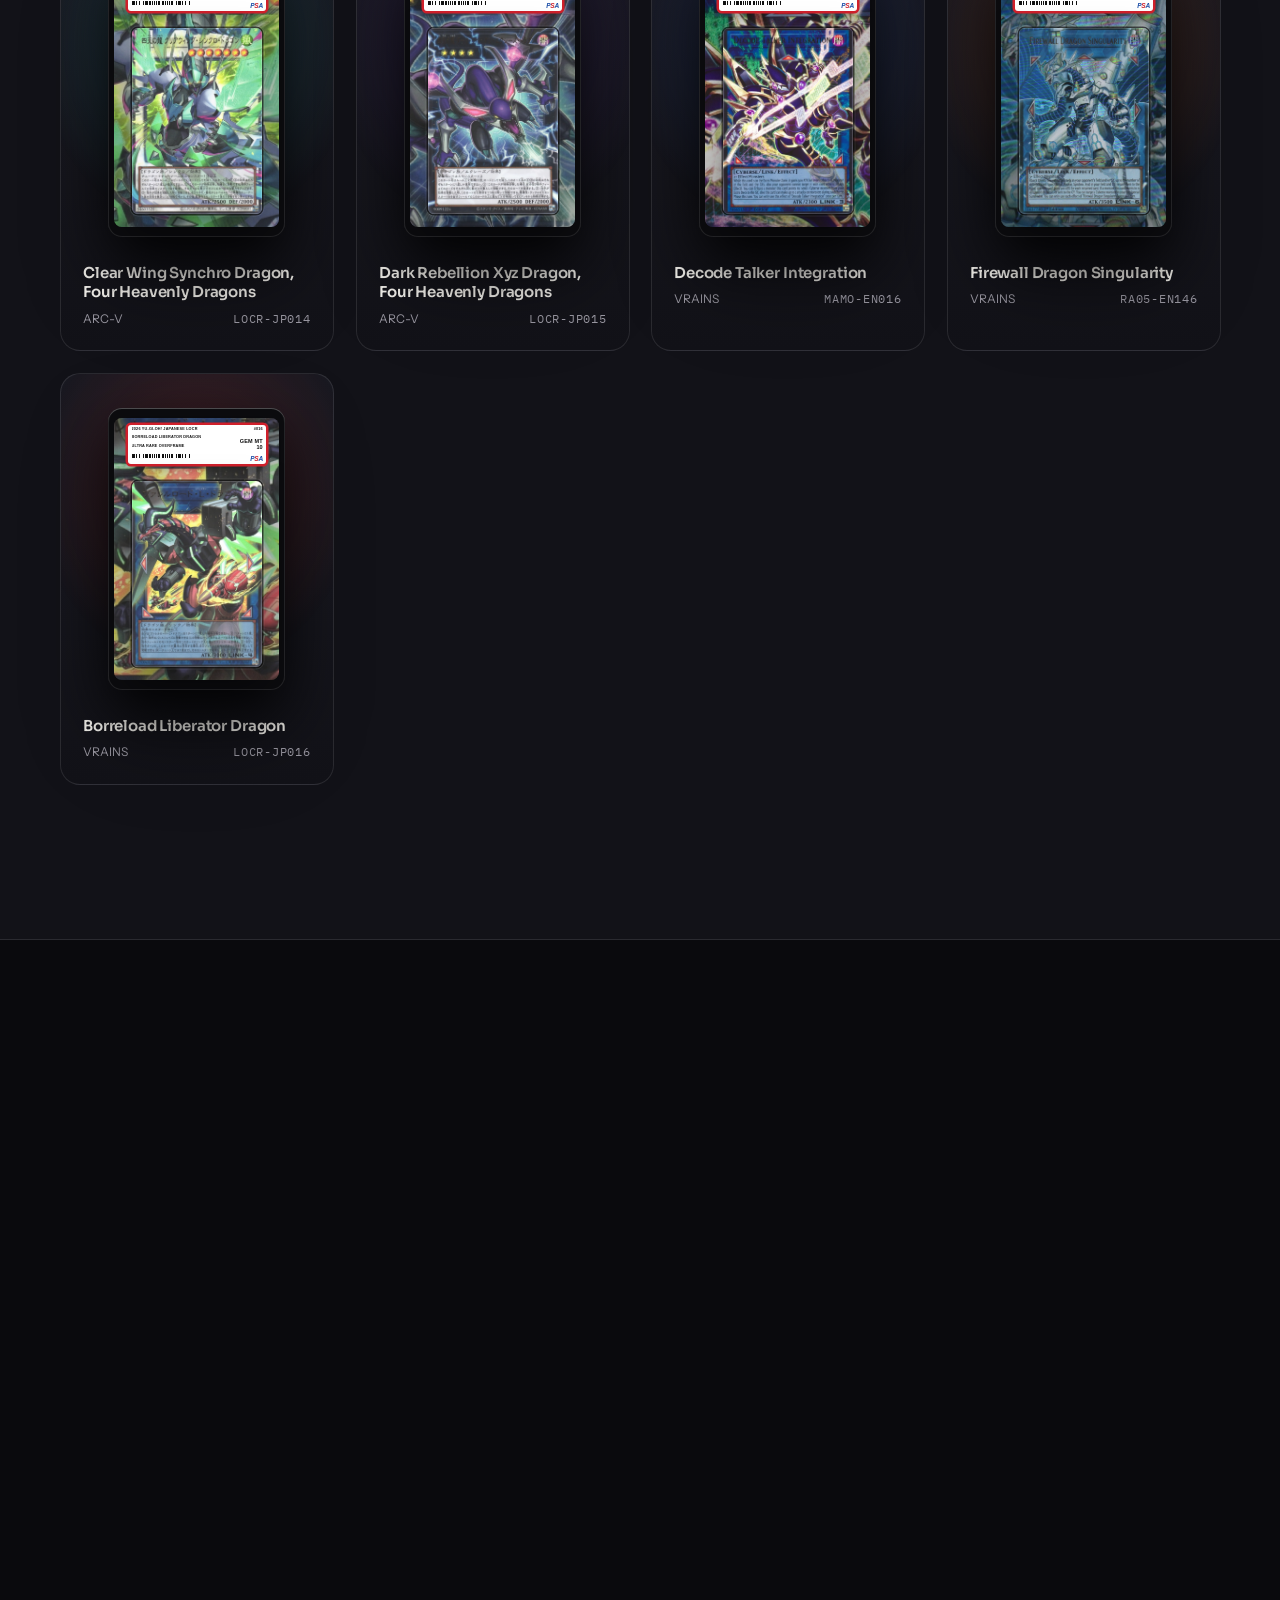
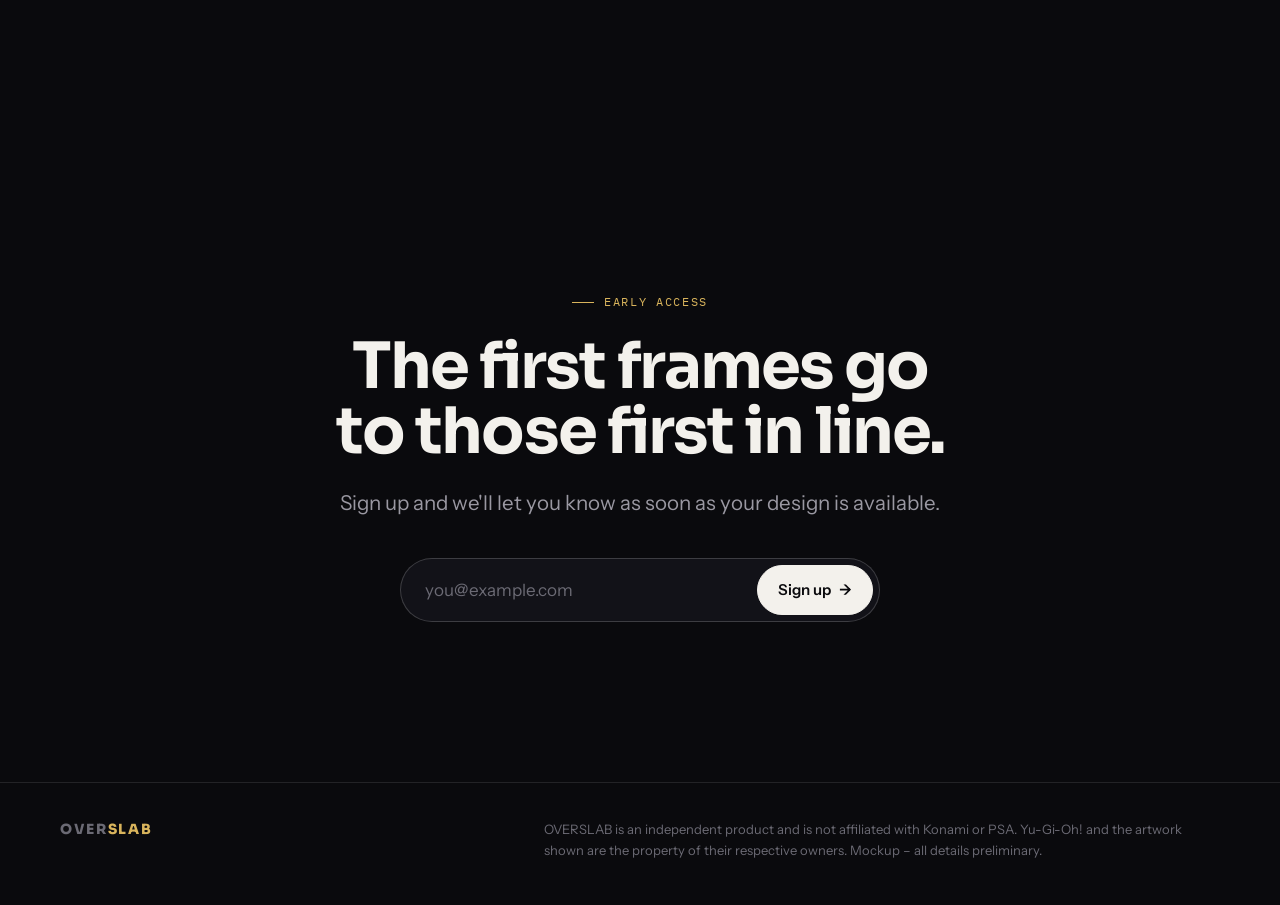
==== commit 68b4127a: "Fix gallery cards drifting out of their tiles on mobile Perspective was set on the whole grid, so tr" ====
--- a/index.html
+++ b/index.html
@@ -93,7 +93,7 @@
 .hero-actions{display:flex;gap:14px;flex-wrap:wrap}
 .hero-stage{position:relative;display:grid;place-items:center;min-height:520px}
 .hero-glow{
-  position:absolute;left:15%;top:50%;translate:0 -50%;width:70%;aspect-ratio:1;border-radius:50%;
+  position:absolute;left:15%;top:50%;transform:translateY(-50%);width:70%;padding-top:70%;border-radius:50%;
   background:radial-gradient(circle,#6d3fb0 0%,transparent 62%);
   filter:blur(60px);opacity:.55;z-index:0;
 }
@@ -112,7 +112,7 @@
   25%{opacity:1}
   to{clip-path:inset(0 0 0 0 round 14px);opacity:1}
 }
-@keyframes glowIn{from{opacity:0;transform:scale(.6)}to{opacity:.55;transform:none}}
+@keyframes glowIn{from{opacity:0;transform:translateY(-50%) scale(.6)}to{opacity:.55;transform:translateY(-50%)}}
 .hero-copy > *{animation:rise .9s var(--ease) both}
 .hero-copy > :nth-child(1){animation-delay:.05s}
 .hero-copy > :nth-child(2){animation-delay:.15s}
@@ -125,11 +125,12 @@
 /* ---------- The piece: slab + frame ---------- */
 /* Geometry: a PSA holder is ~82.5 × 136.5 mm; the frame adds ~3.5 % rim. */
 .piece{
-  position:relative;aspect-ratio:63/100;border-radius:14px;
+  position:relative;border-radius:14px;
   --art:none;--glow:#6d3fb0;
   filter:drop-shadow(0 40px 60px rgba(0,0,0,.65));
-  container-type:inline-size;
-}
+}
+/* height = width × 100/63, via padding so it holds in every browser (Safari included) */
+.piece::before{content:"";display:block;padding-top:158.73%}
 .piece > *{position:absolute;inset:0;border-radius:inherit}
 /* Layer A: bare acrylic holder */
 .slab-layer{
@@ -166,13 +167,13 @@
   color:#111;font-family:Arial,Helvetica,sans-serif;font-weight:700;
   line-height:1.25;letter-spacing:.01em;container-type:inline-size;overflow:hidden;
 }
-.label > *{font-size:2.9cqw;line-height:1.28;white-space:nowrap;overflow:hidden;text-overflow:ellipsis}
+.label > *{font-size:6px;font-size:2.9cqw;line-height:1.28;white-space:nowrap;overflow:hidden;text-overflow:ellipsis}
 .label .l1,.label .l2,.label .l3{grid-column:1}
 .label .r1{grid-column:2;text-align:right;grid-row:1}
-.label .r2{grid-column:2;text-align:right;grid-row:2 / span 2;font-size:4.2cqw;line-height:1.1;align-self:center;white-space:normal}
-.label .bar{grid-column:1;grid-row:4;height:3.4cqw;width:55%;margin-top:.6cqw;
+.label .r2{grid-column:2;text-align:right;grid-row:2 / span 2;font-size:9px;font-size:4.2cqw;line-height:1.1;align-self:center;white-space:normal}
+.label .bar{grid-column:1;grid-row:4;height:7px;height:3.4cqw;width:55%;margin-top:1px;margin-top:.6cqw;
   background:repeating-linear-gradient(90deg,#111 0 1.2cqw,transparent 1.2cqw 1.8cqw,#111 1.8cqw 2.2cqw,transparent 2.2cqw 3.2cqw,#111 3.2cqw 4.1cqw,transparent 4.1cqw 5cqw)}
-.label .psa{grid-column:2;grid-row:4;text-align:right;font-style:italic;font-weight:900;font-size:5cqw;line-height:1;
+.label .psa{grid-column:2;grid-row:4;text-align:right;font-style:italic;font-weight:900;font-size:11px;font-size:5cqw;line-height:1;
   color:var(--psa-blue);letter-spacing:-.04em;align-self:end}
 .label .psa b{color:var(--psa-red)}
 .card{
@@ -198,10 +199,12 @@
 .compare-copy h2{margin-bottom:22px}
 .compare-copy .lead{margin-bottom:28px}
 .compare{
-  position:relative;width:min(380px,100%);margin-inline:auto;aspect-ratio:63/100;
+  position:relative;width:min(380px,100%);margin-inline:auto;
   user-select:none;touch-action:none;
 }
-.compare .piece{position:absolute;inset:0;width:100%;height:100%;filter:drop-shadow(0 30px 40px rgba(0,0,0,.6))}
+.compare::before{content:"";display:block;padding-top:158.73%}
+.compare .piece{position:absolute;inset:0;width:100%;filter:drop-shadow(0 30px 40px rgba(0,0,0,.6))}
+.compare .piece::before{display:none}
 .compare .after{clip-path:inset(0 0 0 var(--x,50%))}
 .compare .divider{
   position:absolute;top:-6%;bottom:-6%;left:var(--x,50%);width:2px;margin-left:-1px;
@@ -272,7 +275,7 @@
 .chip:hover{color:var(--text);border-color:var(--text)}
 .chip[aria-pressed="true"]{background:var(--text);color:#0a0a0d;border-color:var(--text)}
 .filters .count{margin-left:auto;font-family:var(--mono);font-size:12px;letter-spacing:.12em;text-transform:uppercase;color:var(--muted-2)}
-.tiles{display:grid;grid-template-columns:repeat(4,1fr);gap:22px;perspective:1600px}
+.tiles{display:grid;grid-template-columns:repeat(4,1fr);gap:22px}
 .tile{
   position:relative;padding:34px 22px 22px;border-radius:20px;
   background:linear-gradient(180deg,var(--bg-3),var(--bg-2));border:1px solid var(--line);
@@ -287,7 +290,7 @@
   opacity:.26;transition:opacity .4s;
 }
 .tile:hover .tglow{opacity:.45}
-.tile .piece{width:78%;margin:0 auto 26px;transform:translateZ(40px);filter:drop-shadow(0 26px 34px rgba(0,0,0,.6))}
+.tile .piece{width:78%;max-width:260px;margin:0 auto 26px;transform:translateZ(40px);filter:drop-shadow(0 26px 34px rgba(0,0,0,.6))}
 .tile .glare{
   position:absolute;inset:0;border-radius:inherit;pointer-events:none;
   background:radial-gradient(circle at var(--gx,50%) var(--gy,50%),rgba(255,255,255,.12),transparent 50%);
@@ -667,7 +670,7 @@
       const tile = e.target.closest('.tile'); if (!tile) return;
       const r = tile.getBoundingClientRect();
       const px = (e.clientX - r.left) / r.width, py = (e.clientY - r.top) / r.height;
-      tile.style.transform = `rotateY(${(px-.5)*14}deg) rotateX(${(.5-py)*14}deg)`;
+      tile.style.transform = `perspective(1600px) rotateY(${(px-.5)*14}deg) rotateX(${(.5-py)*14}deg)`;
       tile.style.setProperty('--gx', px*100+'%'); tile.style.setProperty('--gy', py*100+'%');
     });
     tiles.addEventListener('pointerout', e => { const tile = e.target.closest('.tile'); if (tile && !tile.contains(e.relatedTarget)) tile.style.transform = ''; });
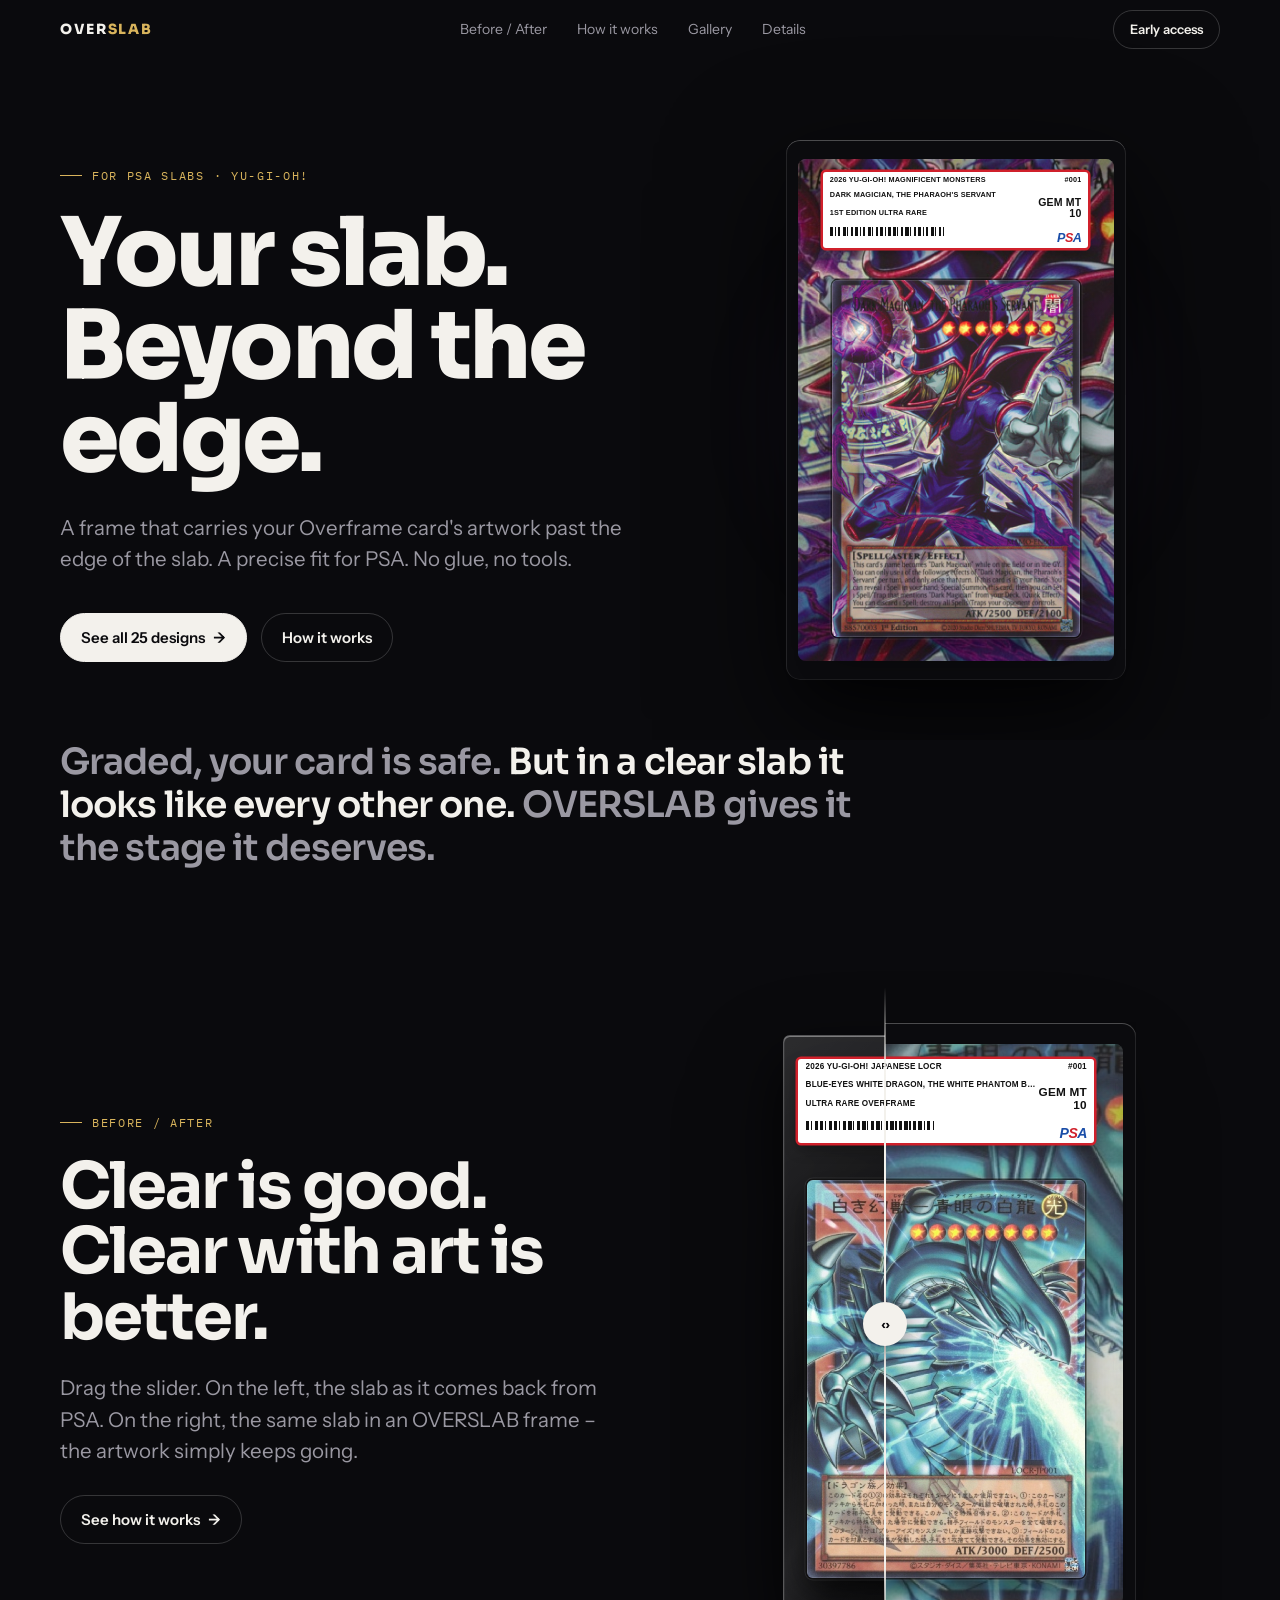
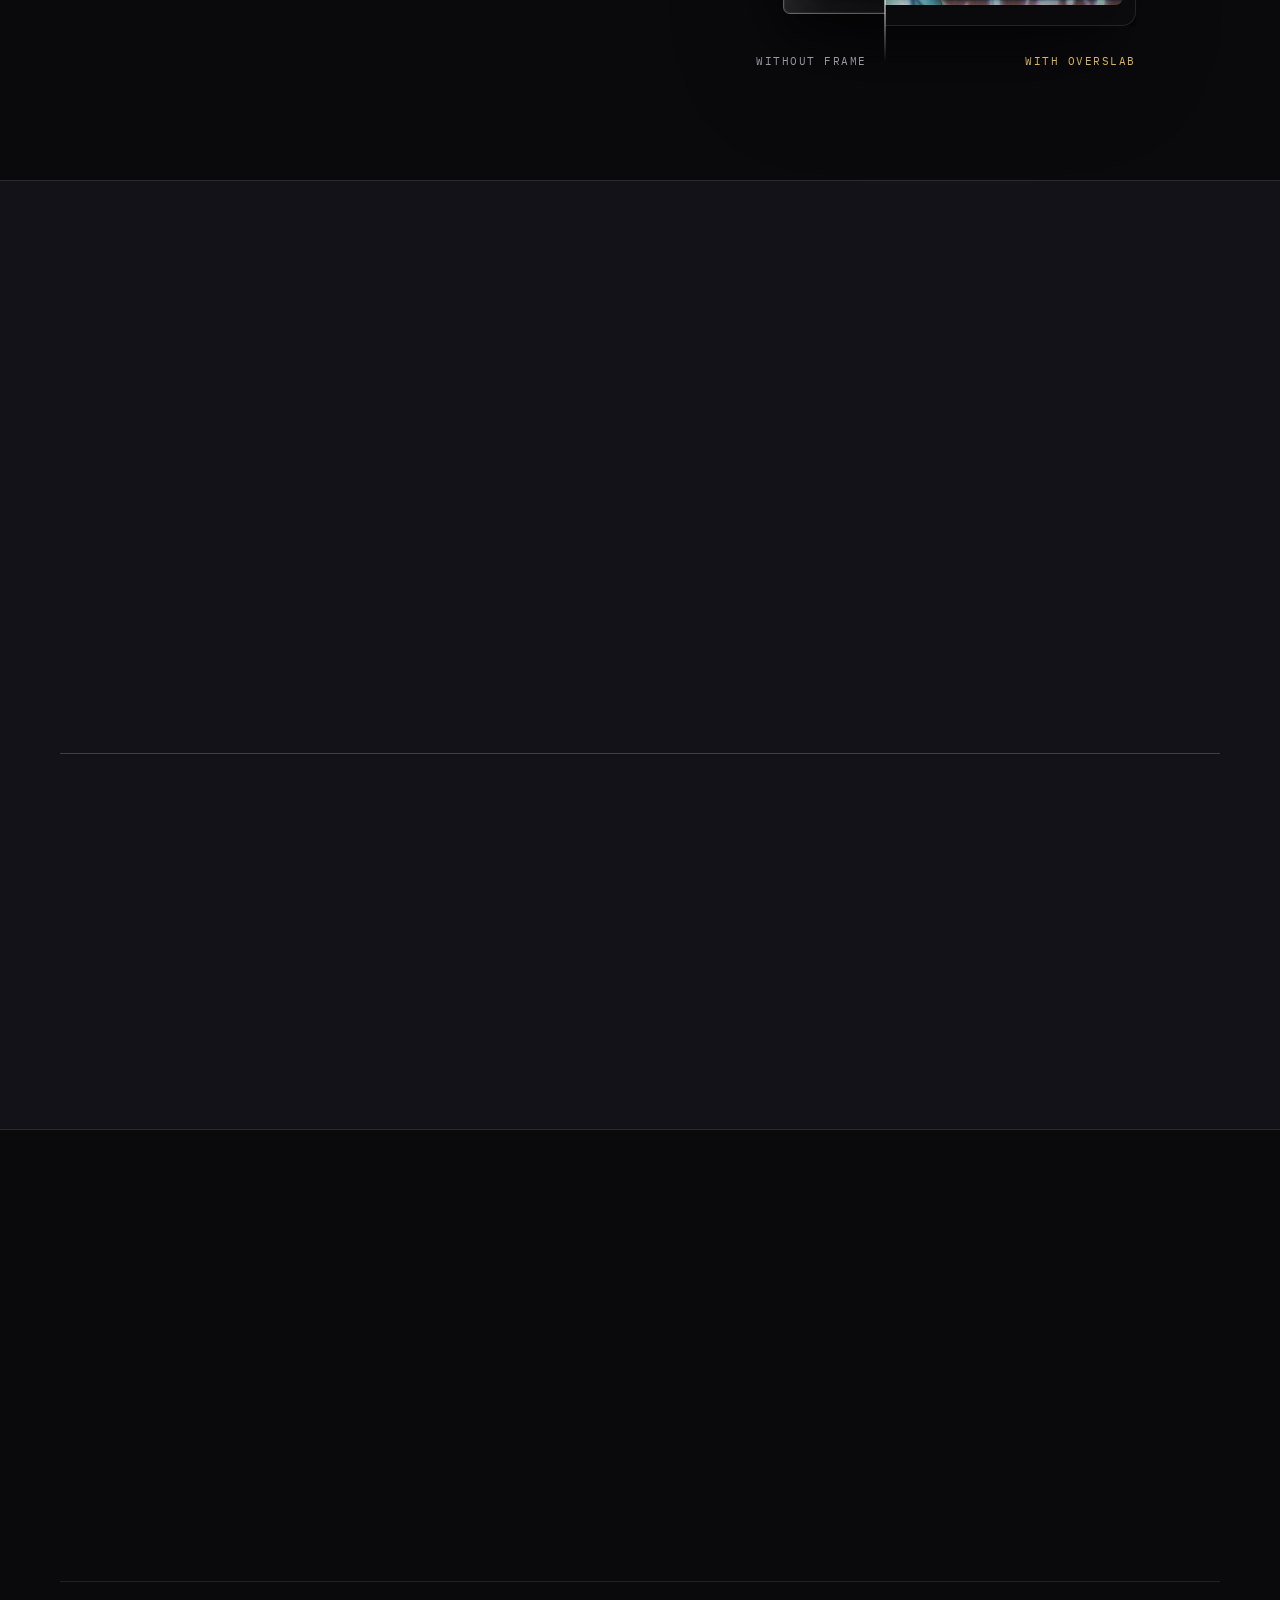
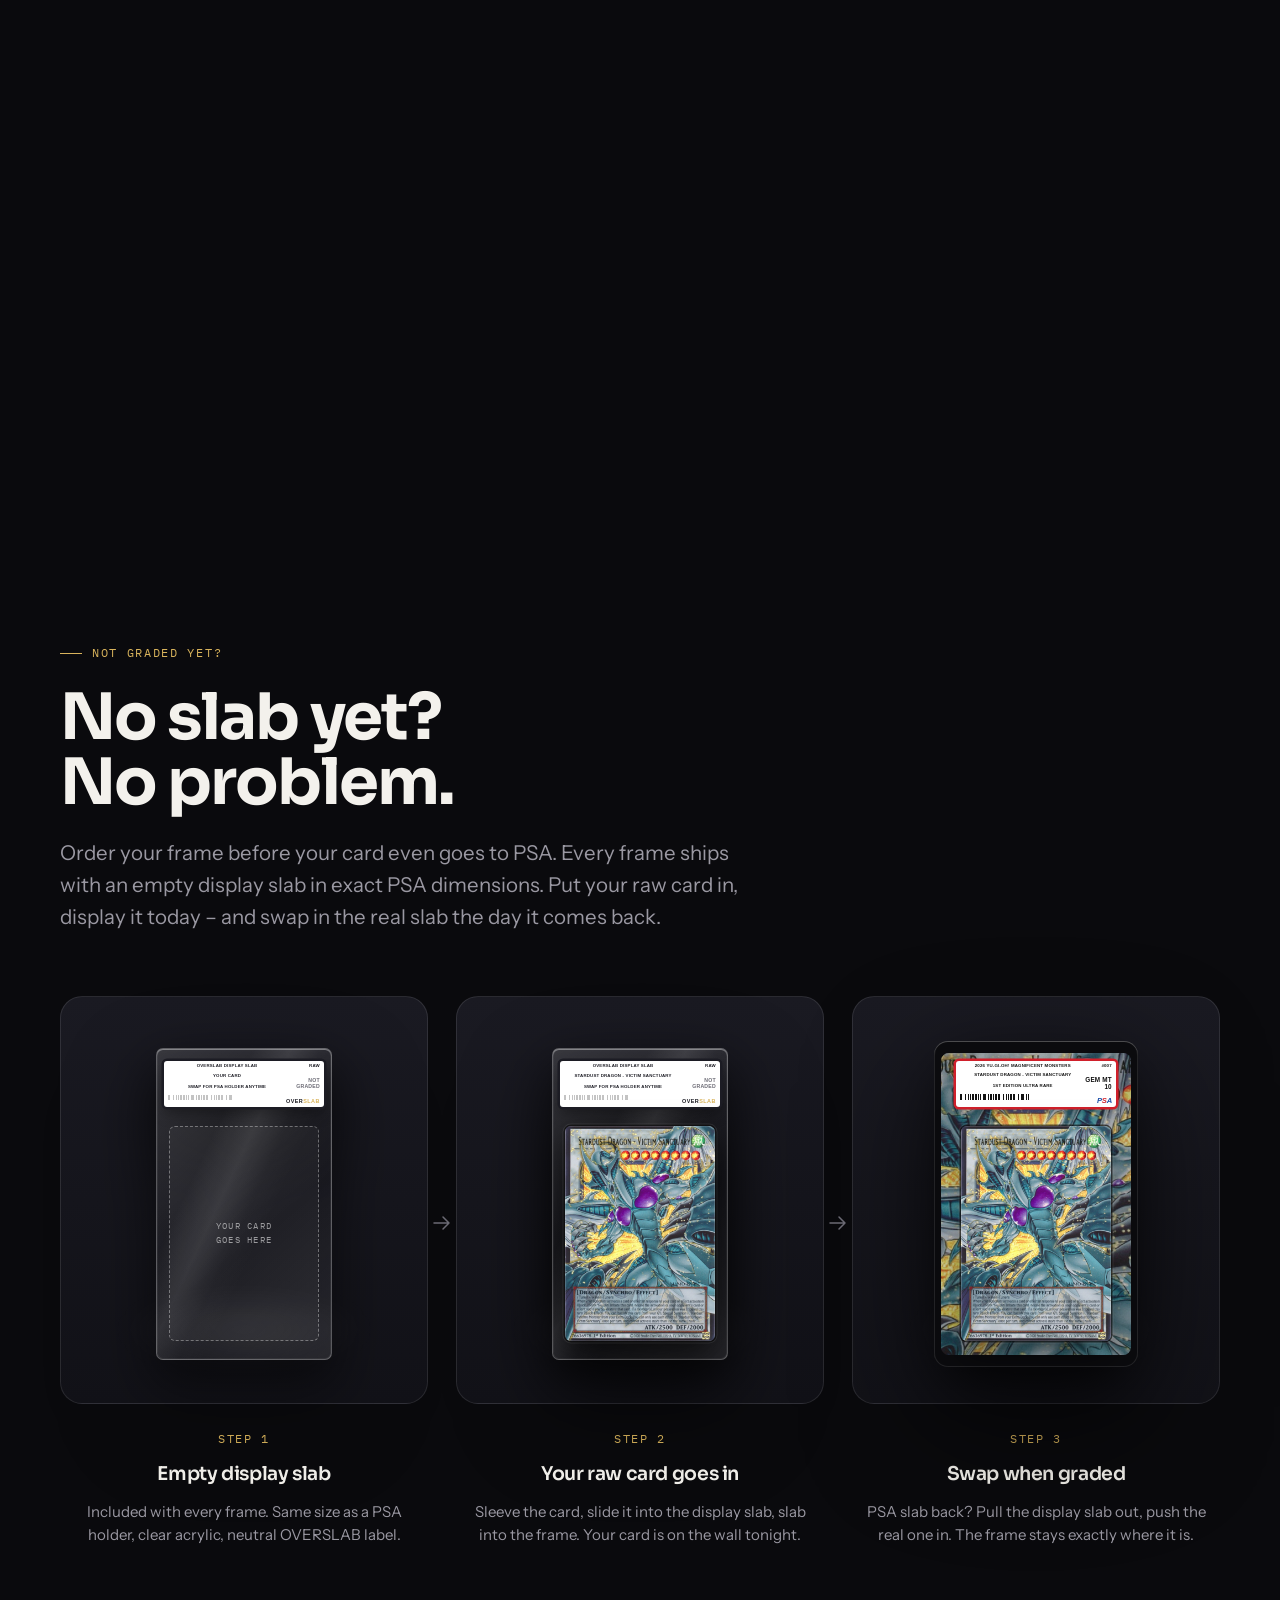
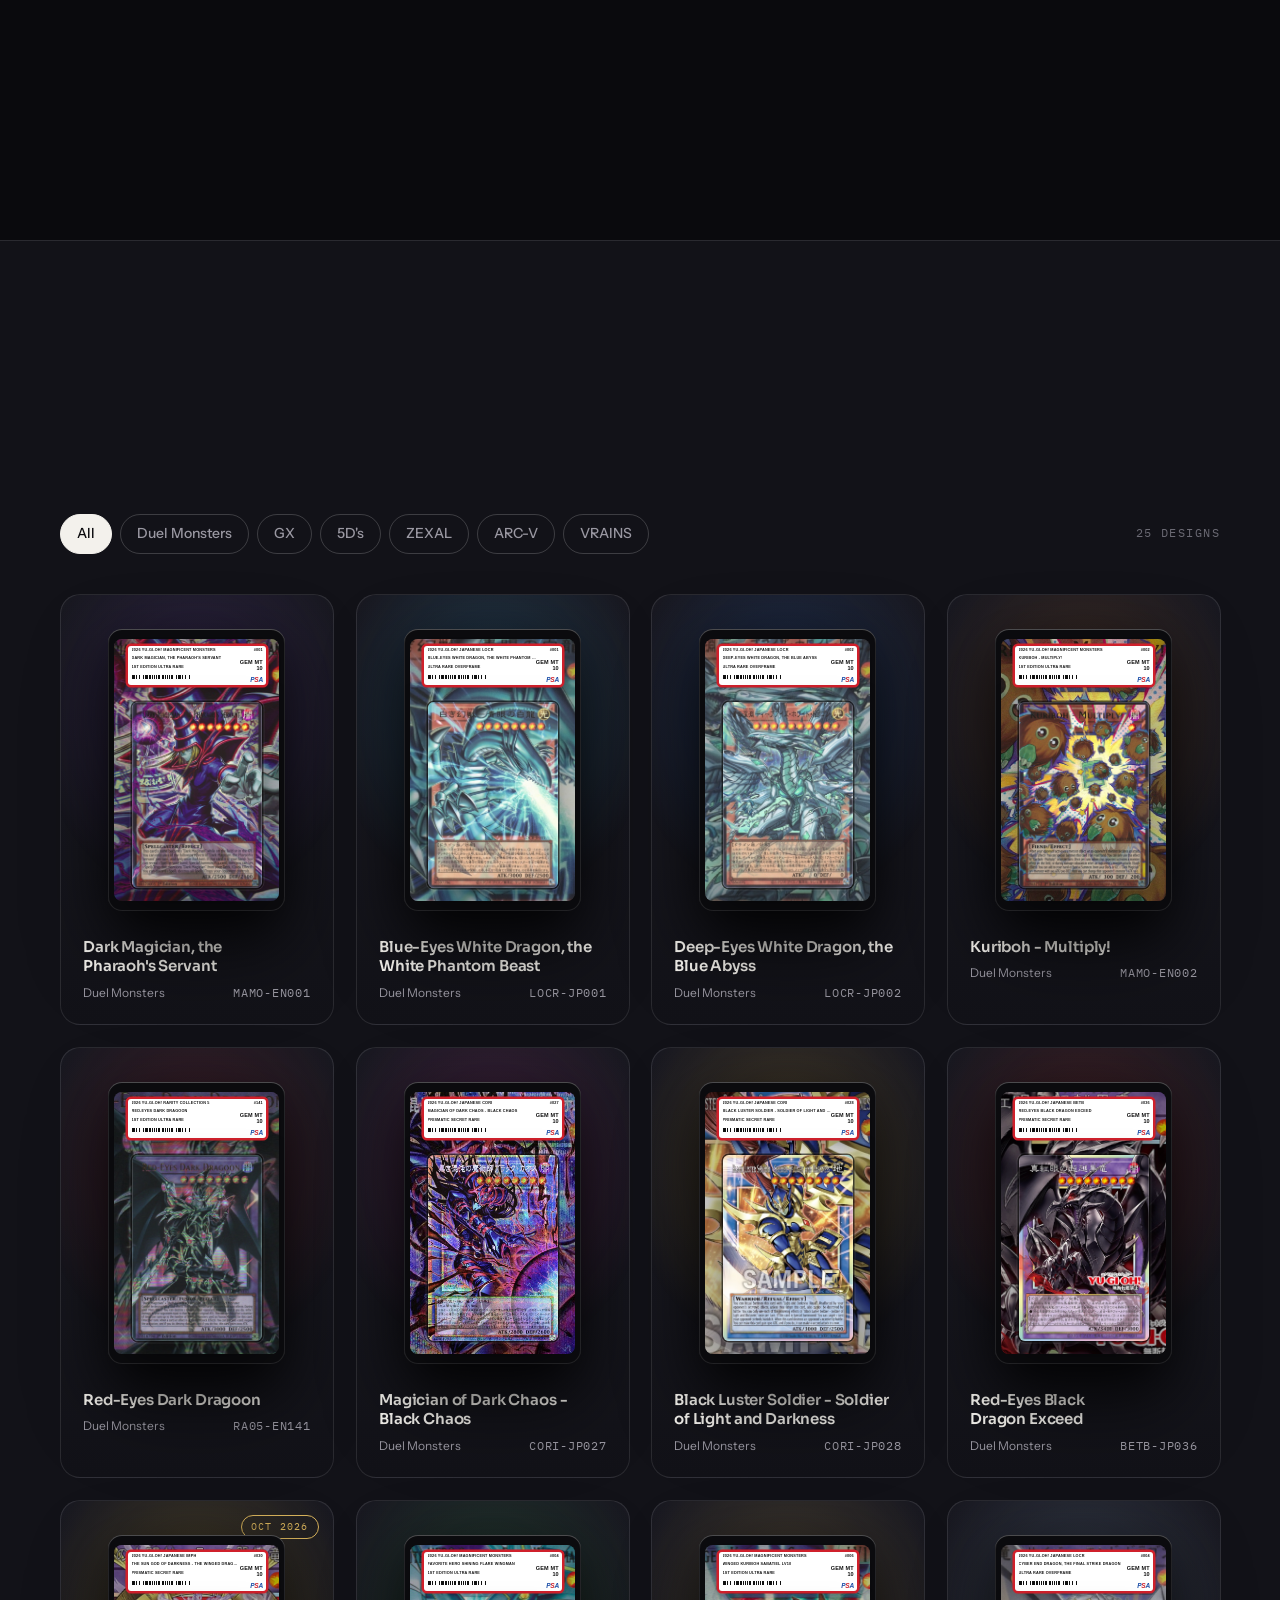
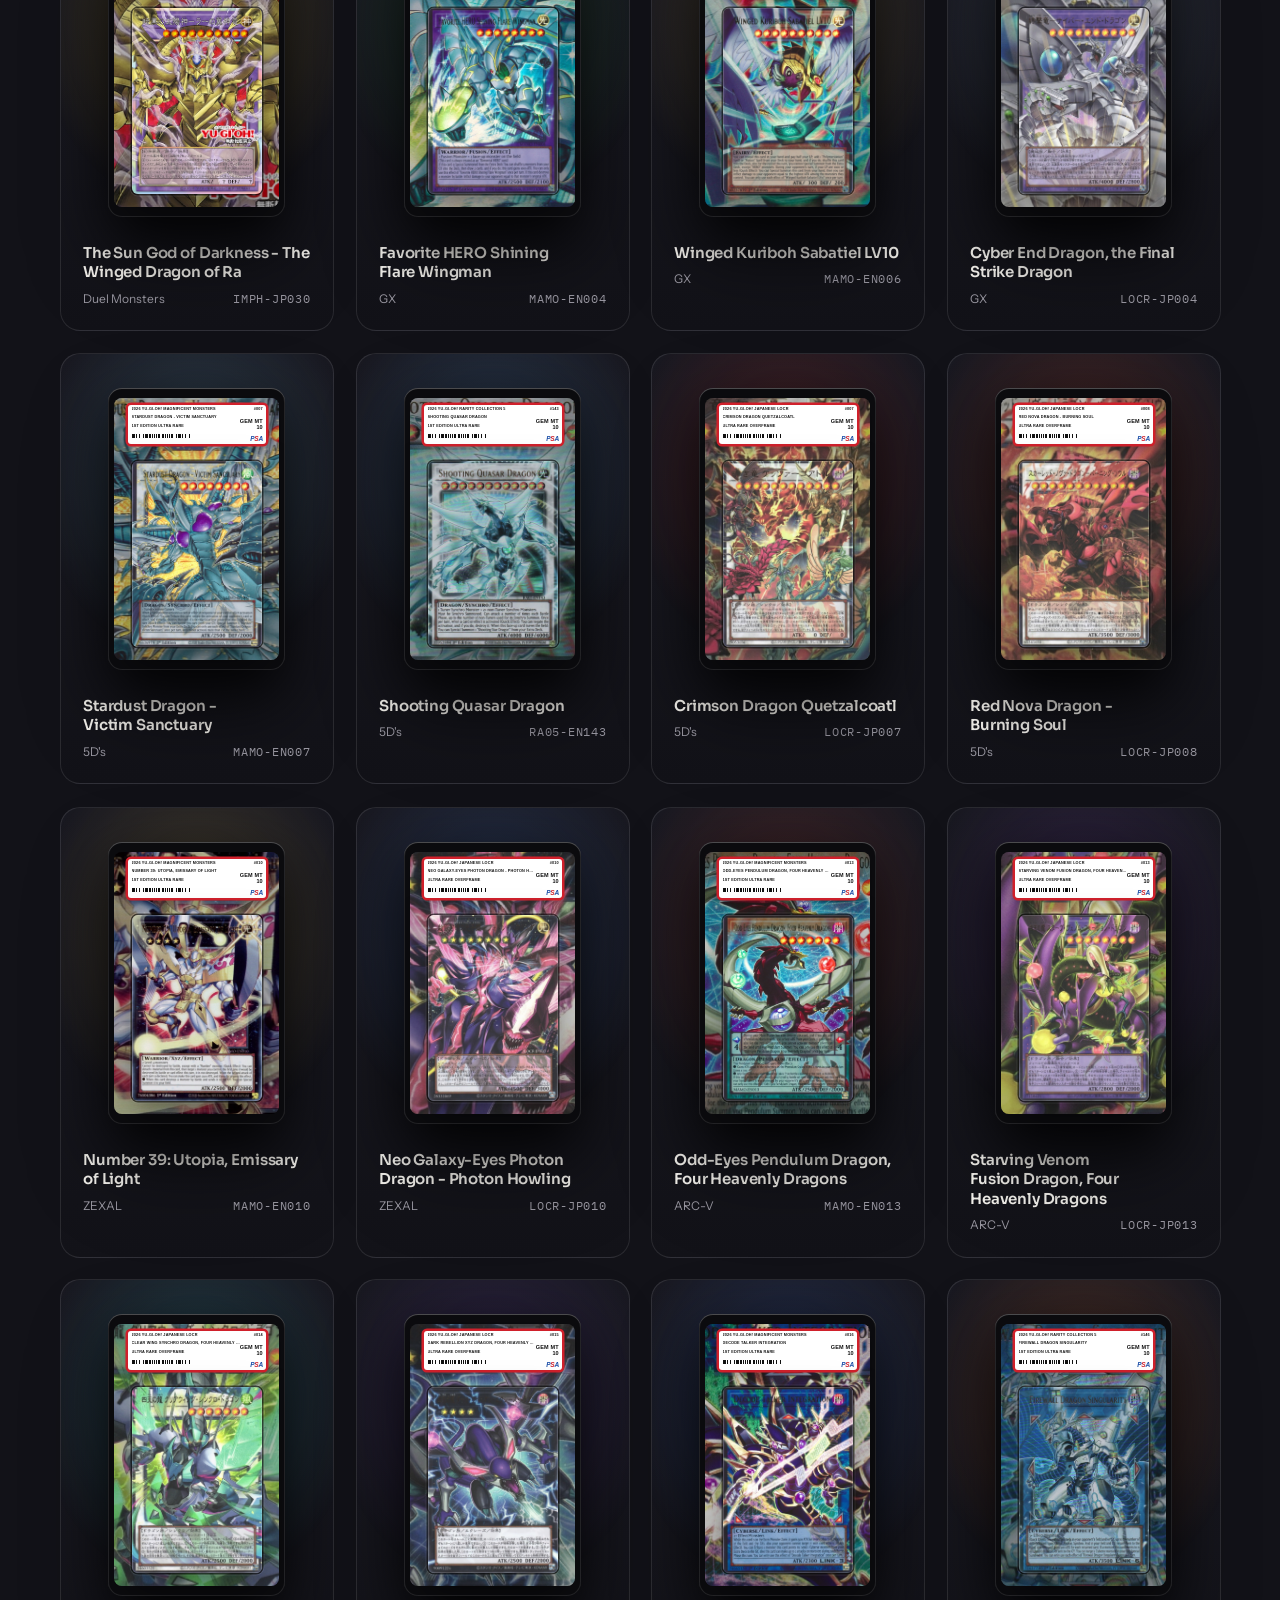
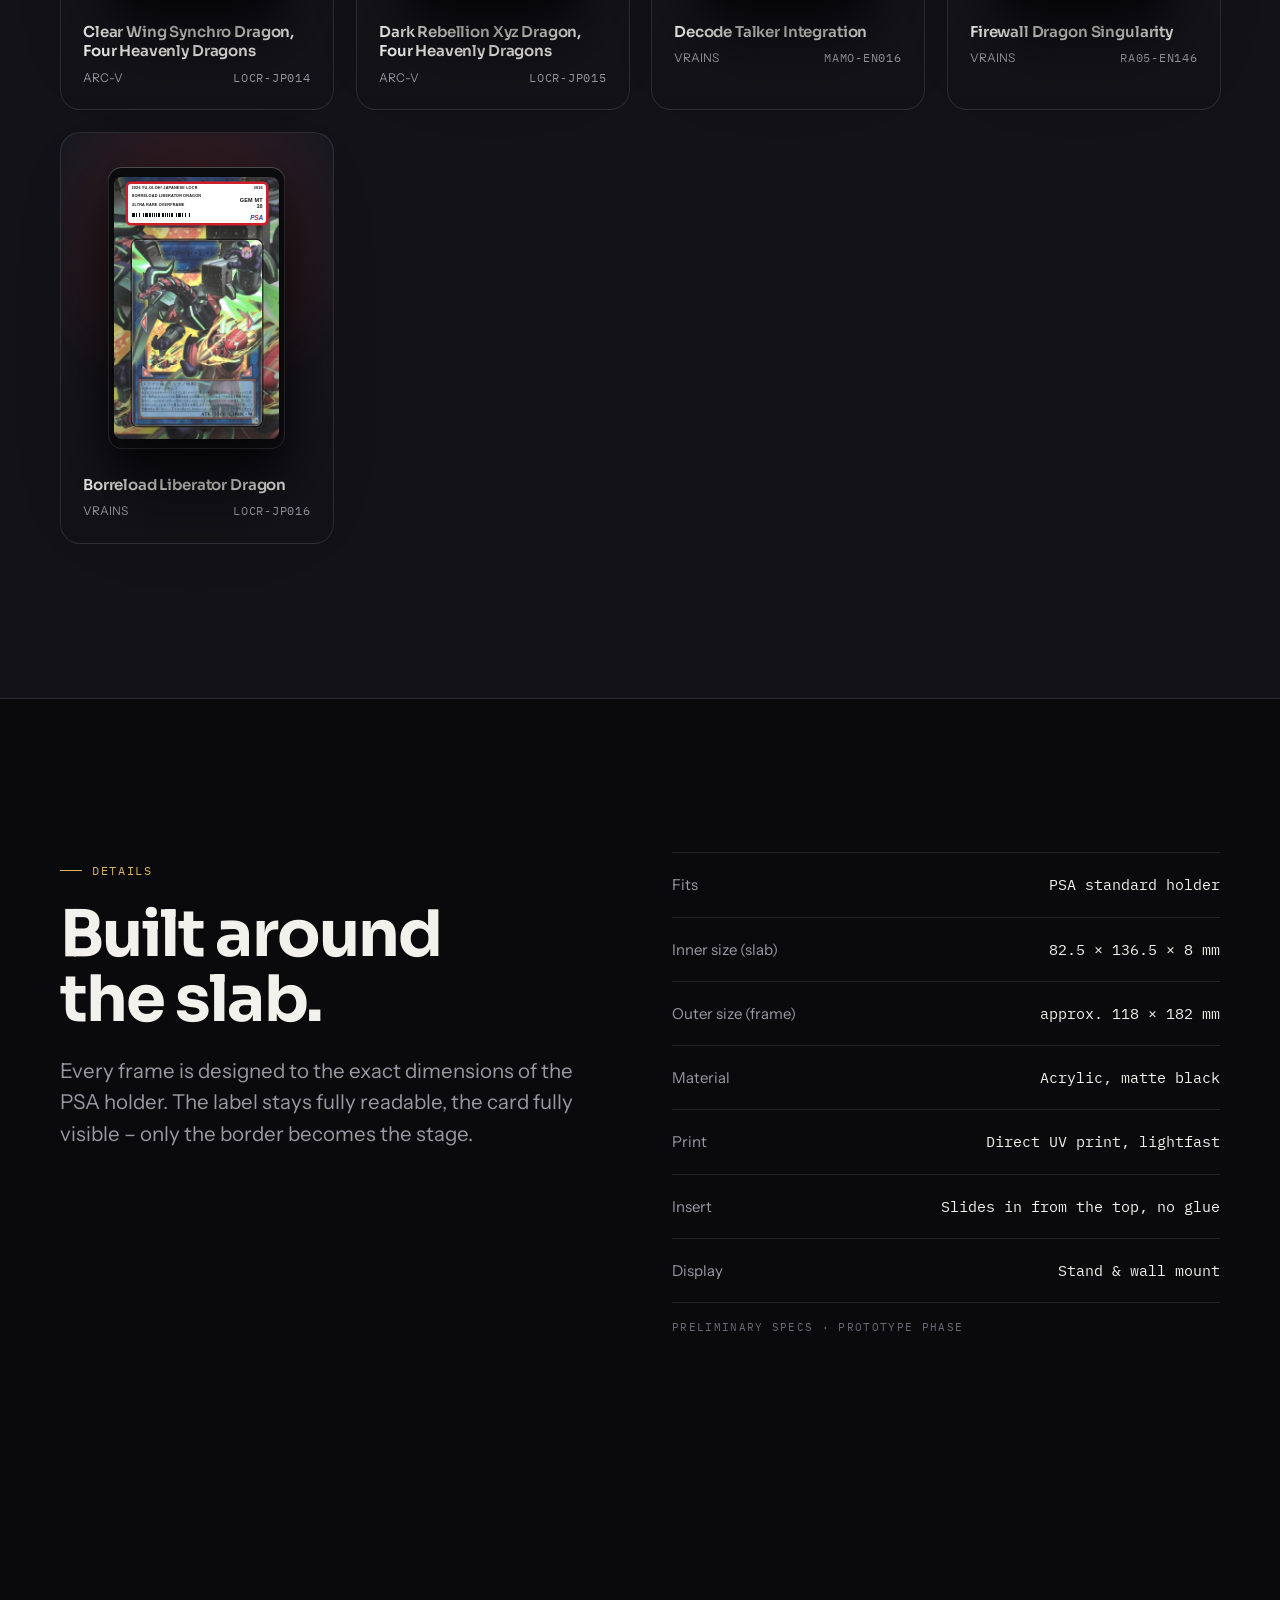
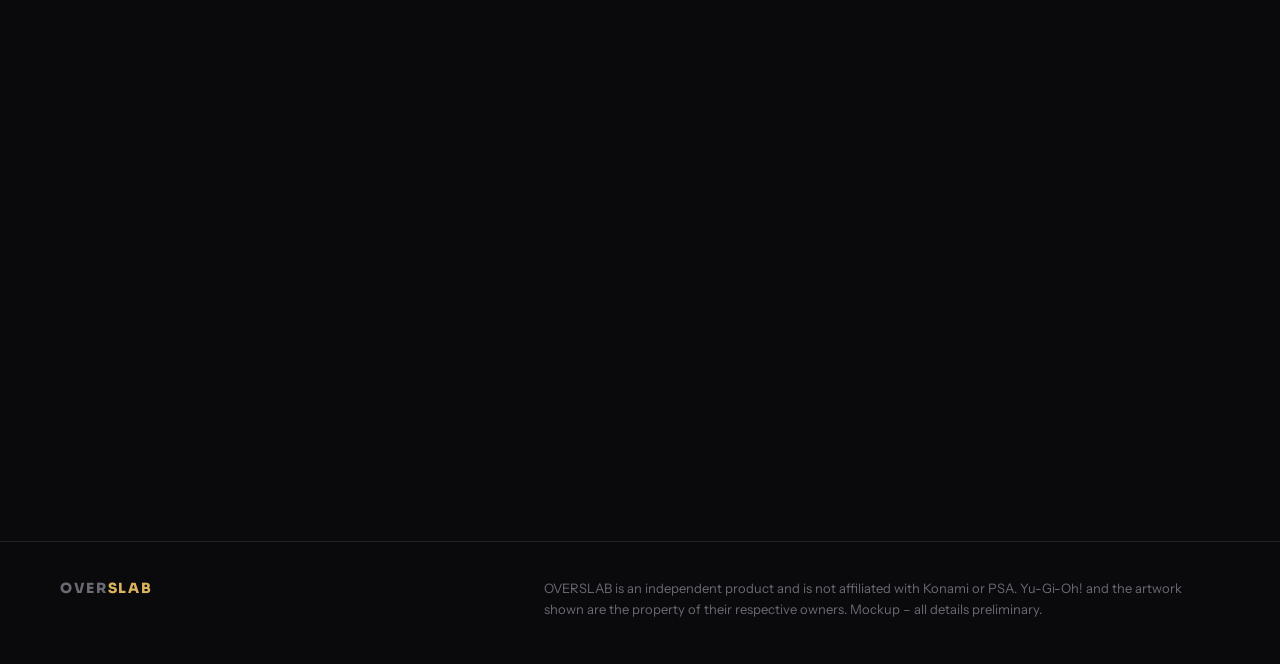
==== commit 337bbbe1: "Add 'Not graded yet' section with included display slab Co-Authored-By: Claude Opus 5 <noreply@anthr" ====
--- a/index.html
+++ b/index.html
@@ -183,6 +183,19 @@
   box-shadow:0 0 0 1.5px rgba(0,0,0,.6),0 0 0 2.5px rgba(255,255,255,.08),0 14px 34px rgba(0,0,0,.6);
 }
 .card::after{content:"";position:absolute;inset:0;box-shadow:inset 0 0 0 1px rgba(255,255,255,.12)}
+/* Neutral OVERSLAB label for the included display slab (card not graded yet) */
+.label.neutral{box-shadow:0 0 0 2.5px #1c1c24,0 6px 14px rgba(0,0,0,.35);color:#1c1c24}
+.label.neutral .r2{font-size:8px;font-size:3.4cqw;letter-spacing:.04em;color:#6b6a74}
+.label.neutral .psa{font-style:normal;font-weight:800;letter-spacing:.08em;font-size:8px;font-size:3.6cqw;color:#1c1c24}
+.label.neutral .psa b{color:var(--gold)}
+.label.neutral .bar{opacity:.25}
+/* Empty card window: nothing inside yet */
+.card.empty{
+  background:rgba(255,255,255,.035);border:1.5px dashed rgba(255,255,255,.35);
+  box-shadow:none;display:grid;place-items:center;
+  font-family:var(--mono);font-size:9px;letter-spacing:.14em;text-transform:uppercase;color:rgba(255,255,255,.55);text-align:center;line-height:1.6;
+}
+.card.empty::after{display:none}
 .piece.no-frame .frame-layer{display:none}
 .piece.no-frame{filter:drop-shadow(0 30px 40px rgba(0,0,0,.6))}
 
@@ -261,6 +274,35 @@
   .step .num{margin-bottom:20px}
 }
 
+/* ---------- Raw (not graded yet) ---------- */
+.raw-head{max-width:40em;margin-bottom:64px}
+.raw-head h2{margin-bottom:22px}
+.raw-seq{display:grid;grid-template-columns:repeat(3,1fr);gap:28px;align-items:start}
+.raw-step{position:relative;text-align:center}
+.raw-step .stage{
+  position:relative;padding:44px 0 36px;border-radius:22px;
+  background:linear-gradient(180deg,var(--bg-3),var(--bg-2));border:1px solid var(--line);margin-bottom:26px;
+}
+.raw-step .stage::before{ /* subtle floor glow */
+  content:"";position:absolute;inset:auto 15% 8% 15%;height:20%;border-radius:50%;
+  background:radial-gradient(ellipse,rgba(255,255,255,.08),transparent 70%);filter:blur(12px);
+}
+.raw-step .piece{width:56%;max-width:210px;margin:0 auto}
+.raw-step .num{font-family:var(--mono);font-size:12px;letter-spacing:.14em;text-transform:uppercase;color:var(--gold);display:block;margin-bottom:12px}
+.raw-step h3{font-size:19px;margin-bottom:10px}
+.raw-step p{color:var(--muted);font-size:15px;max-width:24em;margin-inline:auto}
+.raw-step .arrow{
+  position:absolute;top:calc(50% - 60px);right:-26px;width:24px;height:24px;color:var(--muted-2);z-index:2;
+}
+.raw-step:last-child .arrow{display:none}
+.raw-note{margin-top:48px;padding:22px 26px;border:1px solid var(--line);border-radius:14px;display:flex;gap:16px;align-items:center;color:var(--muted);font-size:15px;max-width:52em}
+.raw-note svg{flex:none;width:22px;height:22px;color:var(--gold)}
+@media (max-width:820px){
+  .raw-seq{grid-template-columns:1fr;max-width:380px;margin-inline:auto;gap:40px}
+  .raw-step .arrow{display:none}
+  .raw-step .piece{width:60%}
+}
+
 /* ---------- Gallery ---------- */
 .gallery{background:var(--bg-2);border-block:1px solid var(--line);overflow:hidden}
 .gallery-head{display:flex;justify-content:space-between;align-items:end;gap:32px;margin-bottom:40px}
@@ -474,6 +516,43 @@
         <h3>Slide the slab in</h3>
         <p>Slide the slab in from the top. Done. No glue, no tools – and it comes right back out if you ever sell.</p>
       </div>
+    </div>
+  </div>
+</section>
+
+<!-- ===== RAW / NOT GRADED YET ===== -->
+<section id="raw">
+  <div class="wrap">
+    <div class="raw-head" data-reveal>
+      <span class="eyebrow">Not graded yet?</span>
+      <h2>No slab yet?<br>No problem.</h2>
+      <p class="lead">Order your frame before your card even goes to PSA. Every frame ships with an empty display slab in exact PSA dimensions. Put your raw card in, display it today – and swap in the real slab the day it comes back.</p>
+    </div>
+    <div class="raw-seq">
+      <div class="raw-step" data-reveal>
+        <div class="stage" aria-hidden="true"><div class="piece no-frame" id="rawEmpty"></div></div>
+        <span class="num">Step 1</span>
+        <h3>Empty display slab</h3>
+        <p>Included with every frame. Same size as a PSA holder, clear acrylic, neutral OVERSLAB label.</p>
+        <svg class="arrow" viewBox="0 0 24 24" fill="none" stroke="currentColor" stroke-width="1.5" aria-hidden="true"><path d="M4 12h15M13 6l6 6-6 6" stroke-linecap="round" stroke-linejoin="round"/></svg>
+      </div>
+      <div class="raw-step" data-reveal data-delay="1">
+        <div class="stage" aria-hidden="true"><div class="piece no-frame" id="rawCard"></div></div>
+        <span class="num">Step 2</span>
+        <h3>Your raw card goes in</h3>
+        <p>Sleeve the card, slide it into the display slab, slab into the frame. Your card is on the wall tonight.</p>
+        <svg class="arrow" viewBox="0 0 24 24" fill="none" stroke="currentColor" stroke-width="1.5" aria-hidden="true"><path d="M4 12h15M13 6l6 6-6 6" stroke-linecap="round" stroke-linejoin="round"/></svg>
+      </div>
+      <div class="raw-step" data-reveal data-delay="2">
+        <div class="stage" aria-hidden="true"><div class="piece" id="rawGraded"></div></div>
+        <span class="num">Step 3</span>
+        <h3>Swap when graded</h3>
+        <p>PSA slab back? Pull the display slab out, push the real one in. The frame stays exactly where it is.</p>
+      </div>
+    </div>
+    <div class="raw-note" data-reveal>
+      <svg viewBox="0 0 24 24" fill="none" stroke="currentColor" stroke-width="1.5" aria-hidden="true"><circle cx="12" cy="12" r="9"/><path d="M12 8v5M12 16h.01" stroke-linecap="round"/></svg>
+      <p>The display slab is for display only – it is not a grading holder and carries no grade. It simply lets you use the frame before, during and after grading.</p>
     </div>
   </div>
 </section>
@@ -579,31 +658,46 @@
   const esc = s => s.replace(/&/g,'&amp;').replace(/</g,'&lt;').replace(/"/g,'&quot;');
 
   /* Slab/Frame markup from card data */
-  function pieceHTML(c, withFrame = true){
-    return `
-      <div class="slab-layer"></div>
-      ${withFrame ? '<div class="frame-layer"><div class="art"></div></div>' : ''}
-      <div class="top-layer">
+  // opts: frame (bool), raw (neutral OVERSLAB label instead of PSA), empty (no card in the window yet)
+  function pieceHTML(c, opts = {}){
+    const {frame = true, raw = false, empty = false} = typeof opts === 'boolean' ? {frame: opts} : opts;
+    const label = raw ? `
+        <div class="label neutral">
+          <div class="l1">OVERSLAB DISPLAY SLAB</div><div class="r1">RAW</div>
+          <div class="l2">${empty ? 'YOUR CARD' : esc(c.name.toUpperCase())}</div><div class="r2">NOT<br>GRADED</div>
+          <div class="l3">SWAP FOR PSA HOLDER ANYTIME</div>
+          <div class="bar"></div><div class="psa">OVER<b>SLAB</b></div>
+        </div>` : `
         <div class="label">
           <div class="l1">${esc(c.set)}</div><div class="r1">${esc(c.num)}</div>
           <div class="l2">${esc(c.name.toUpperCase())}</div><div class="r2">GEM MT<br>10</div>
           <div class="l3">${esc(c.rarity)}</div>
           <div class="bar"></div><div class="psa">P<b>S</b>A</div>
-        </div>
-        <div class="card"></div>
+        </div>`;
+    return `
+      <div class="slab-layer"></div>
+      ${frame ? '<div class="frame-layer"><div class="art"></div></div>' : ''}
+      <div class="top-layer">
+        ${label}
+        ${empty ? '<div class="card empty">your card<br>goes here</div>' : '<div class="card"></div>'}
       </div>`;
   }
-  function mountPiece(el, c, withFrame = true){
+  function mountPiece(el, c, opts = {}){
     el.style.setProperty('--art', `url('img/cards/${c.slug}.jpg')`);
     el.style.setProperty('--glow', c.glow);
-    el.innerHTML = pieceHTML(c, withFrame);
+    el.innerHTML = pieceHTML(c, opts);
   }
   const bySlug = s => CARDS.find(c => c.slug === s);
 
   /* Hero + compare */
   mountPiece(document.getElementById('heroPiece'), bySlug('dark-magician'));
-  mountPiece(document.getElementById('cmpBefore'), bySlug('blue-eyes'), false);
+  mountPiece(document.getElementById('cmpBefore'), bySlug('blue-eyes'), {frame:false});
   mountPiece(document.getElementById('cmpAfter'),  bySlug('blue-eyes'));
+
+  /* Not graded yet: empty display slab → raw card in the frame → real PSA slab */
+  mountPiece(document.getElementById('rawEmpty'),  bySlug('stardust'), {frame:false, raw:true, empty:true});
+  mountPiece(document.getElementById('rawCard'),   bySlug('stardust'), {frame:true,  raw:true});
+  mountPiece(document.getElementById('rawGraded'), bySlug('stardust'));
 
   /* Gallery */
   const tiles = document.getElementById('tiles');
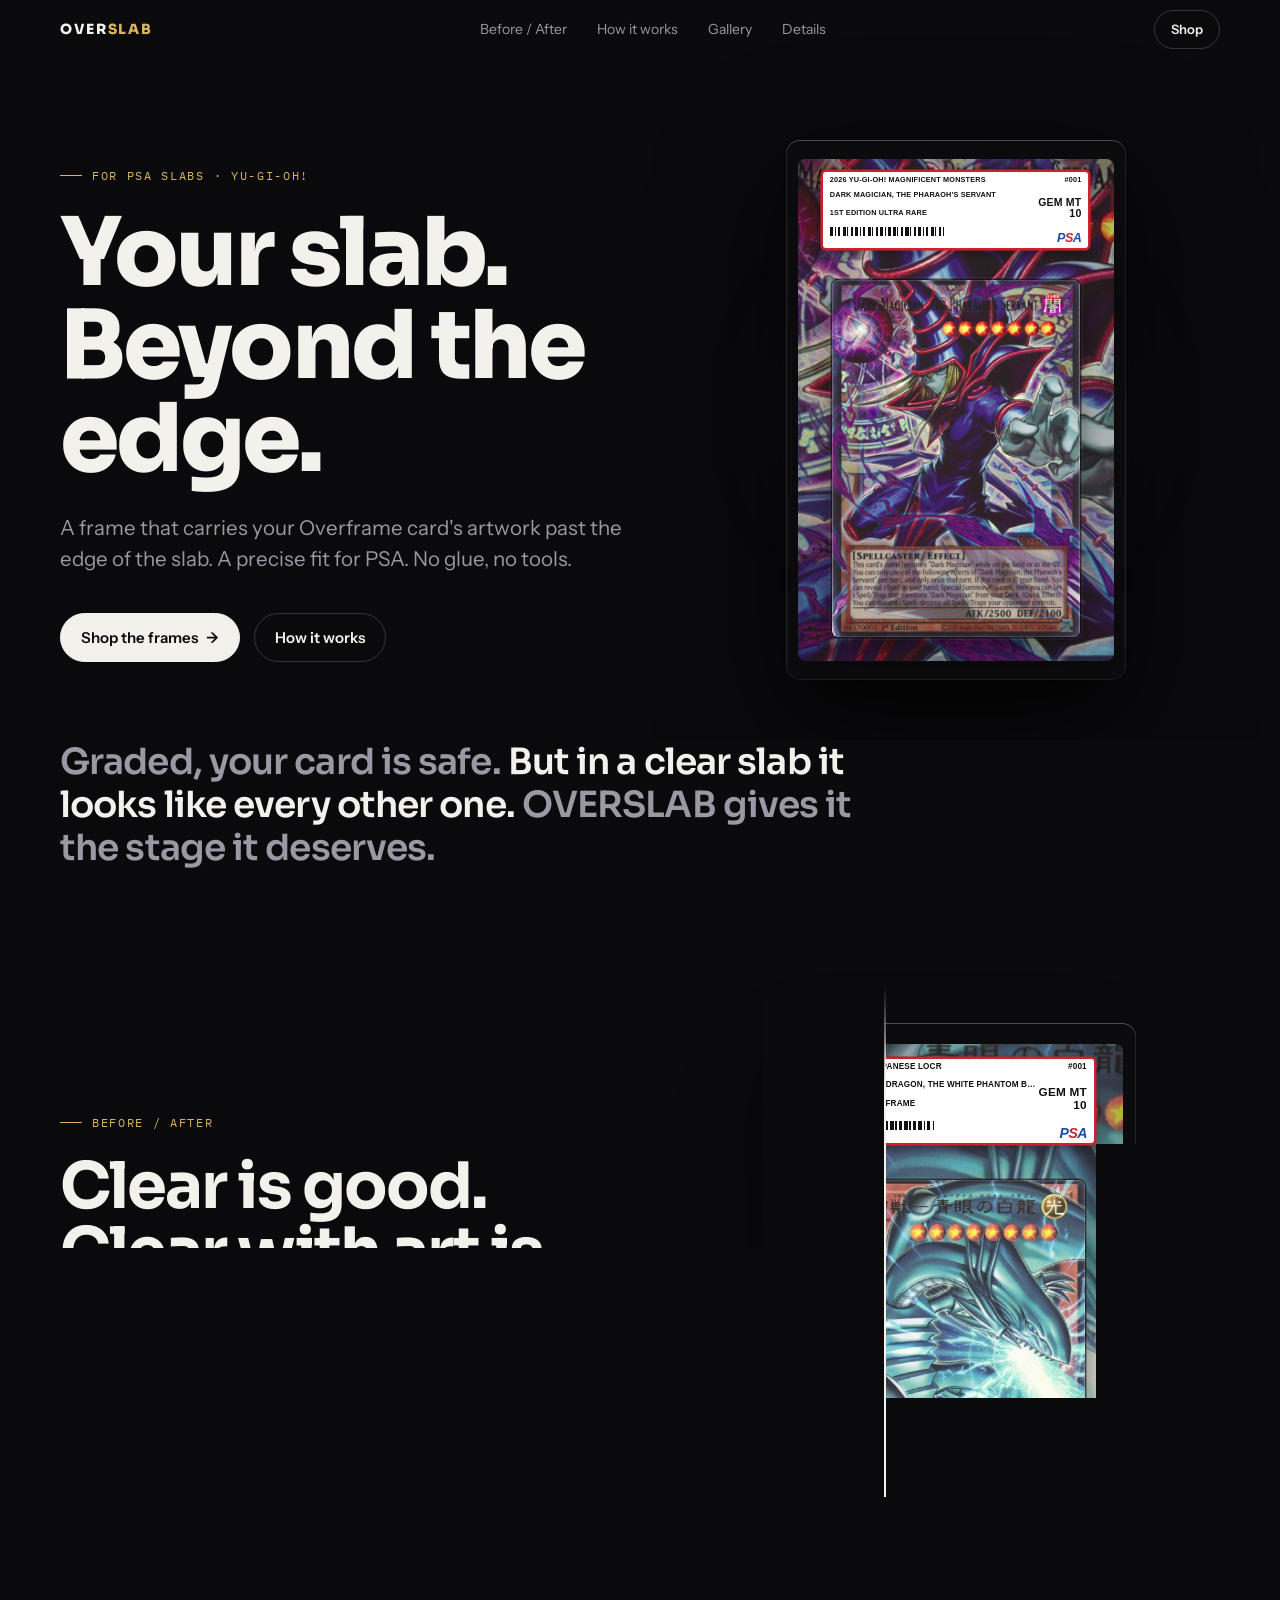
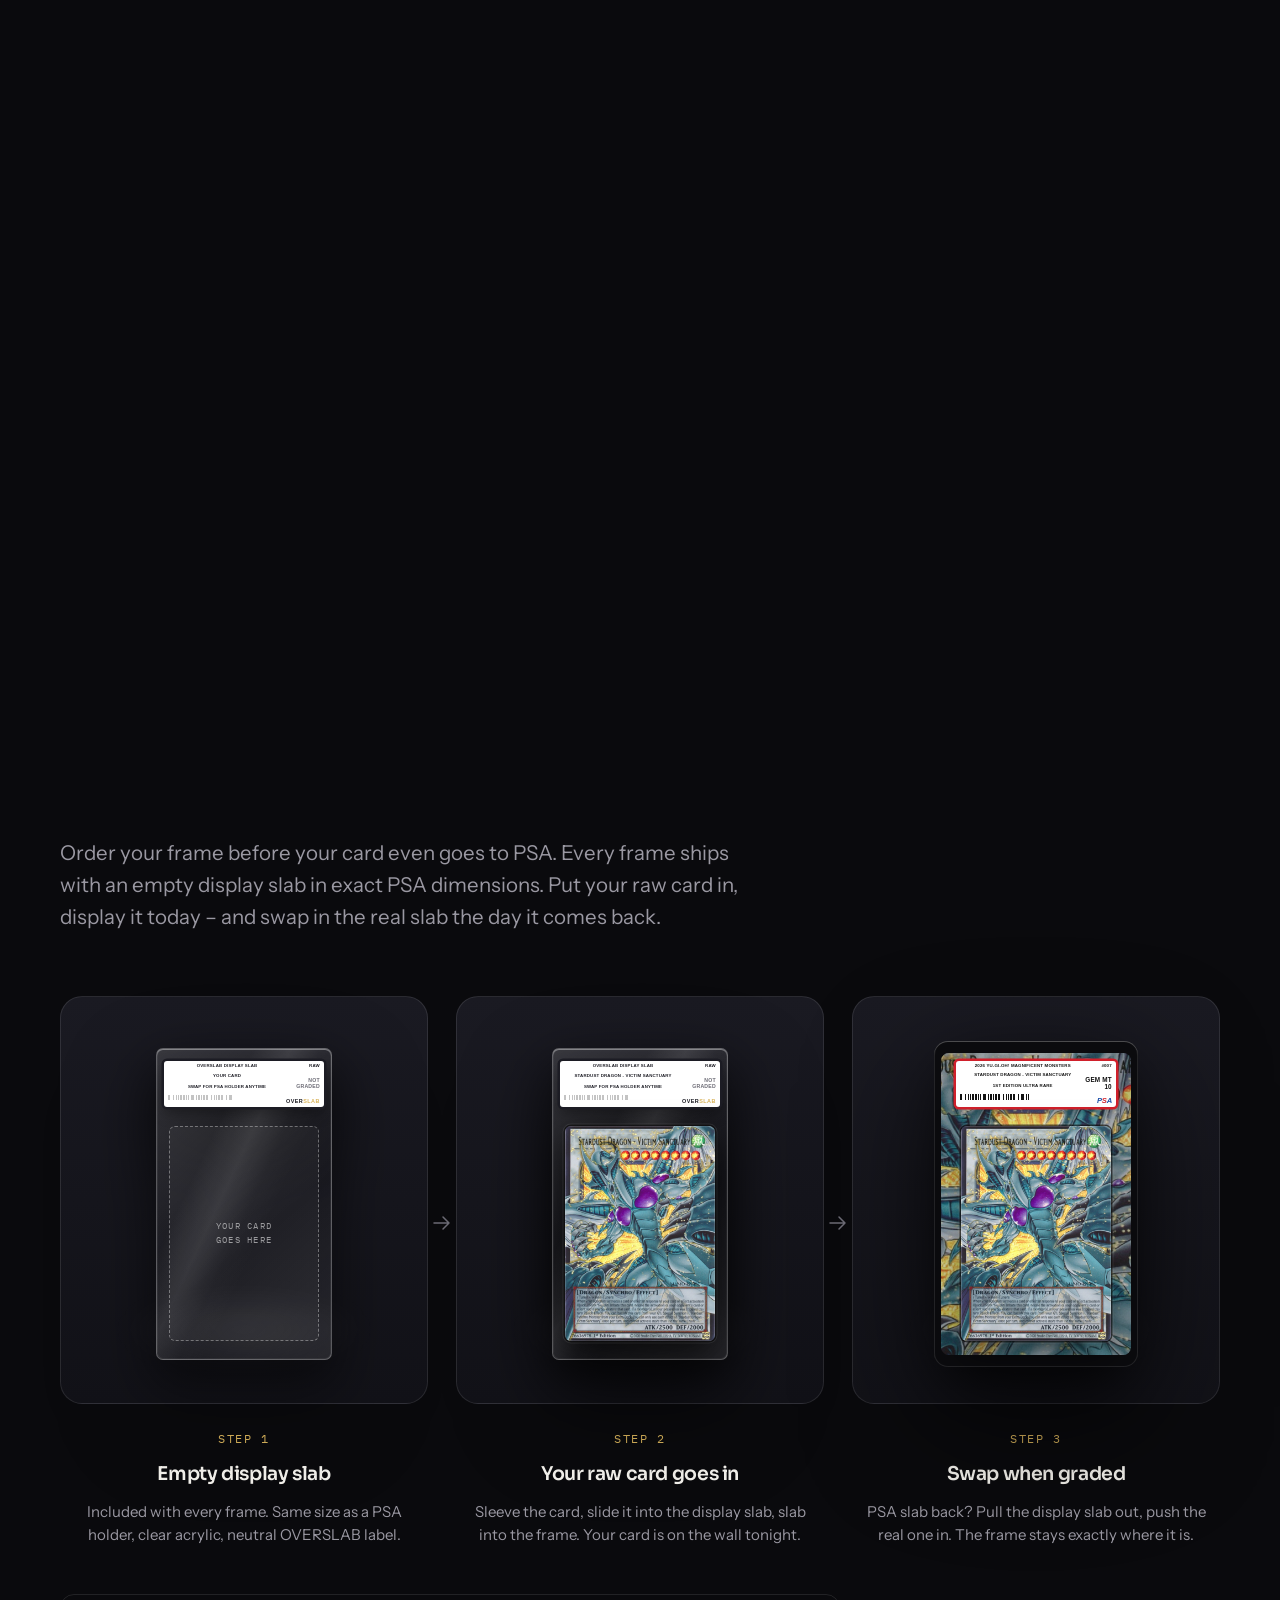
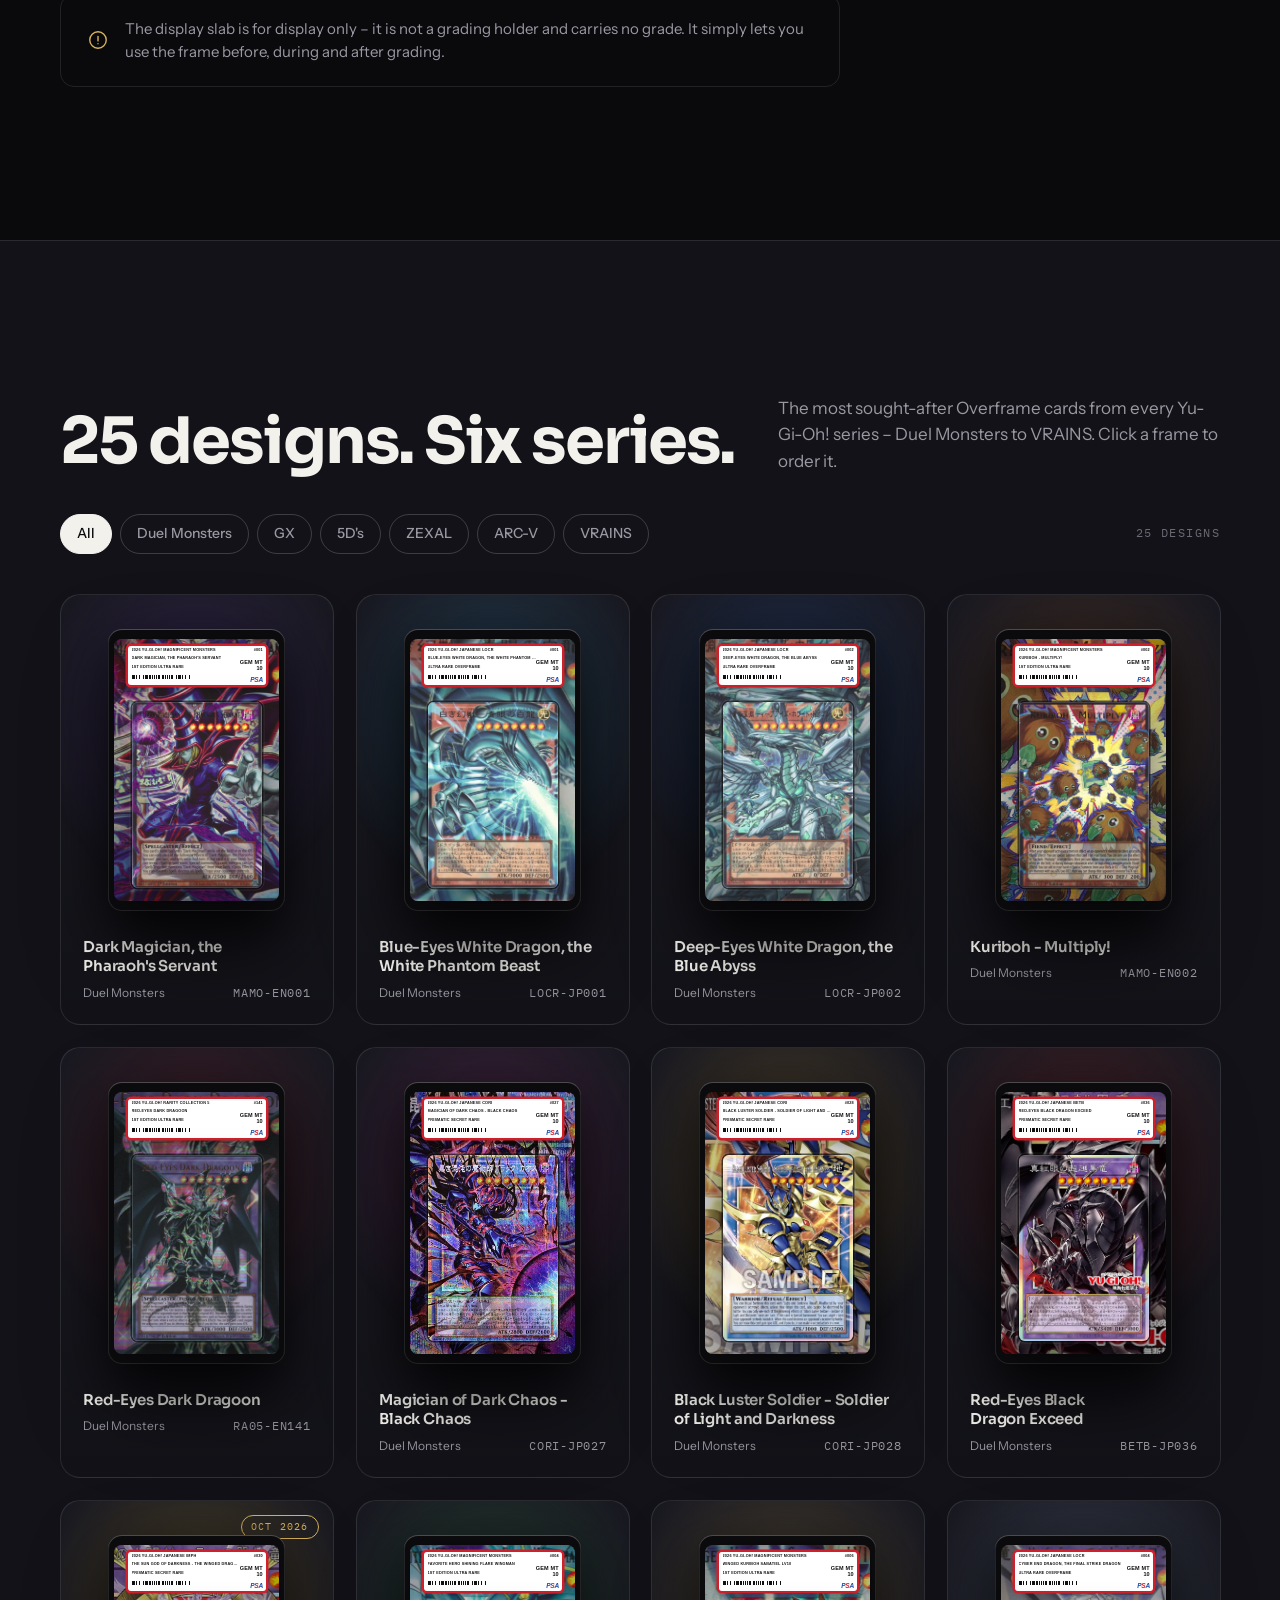
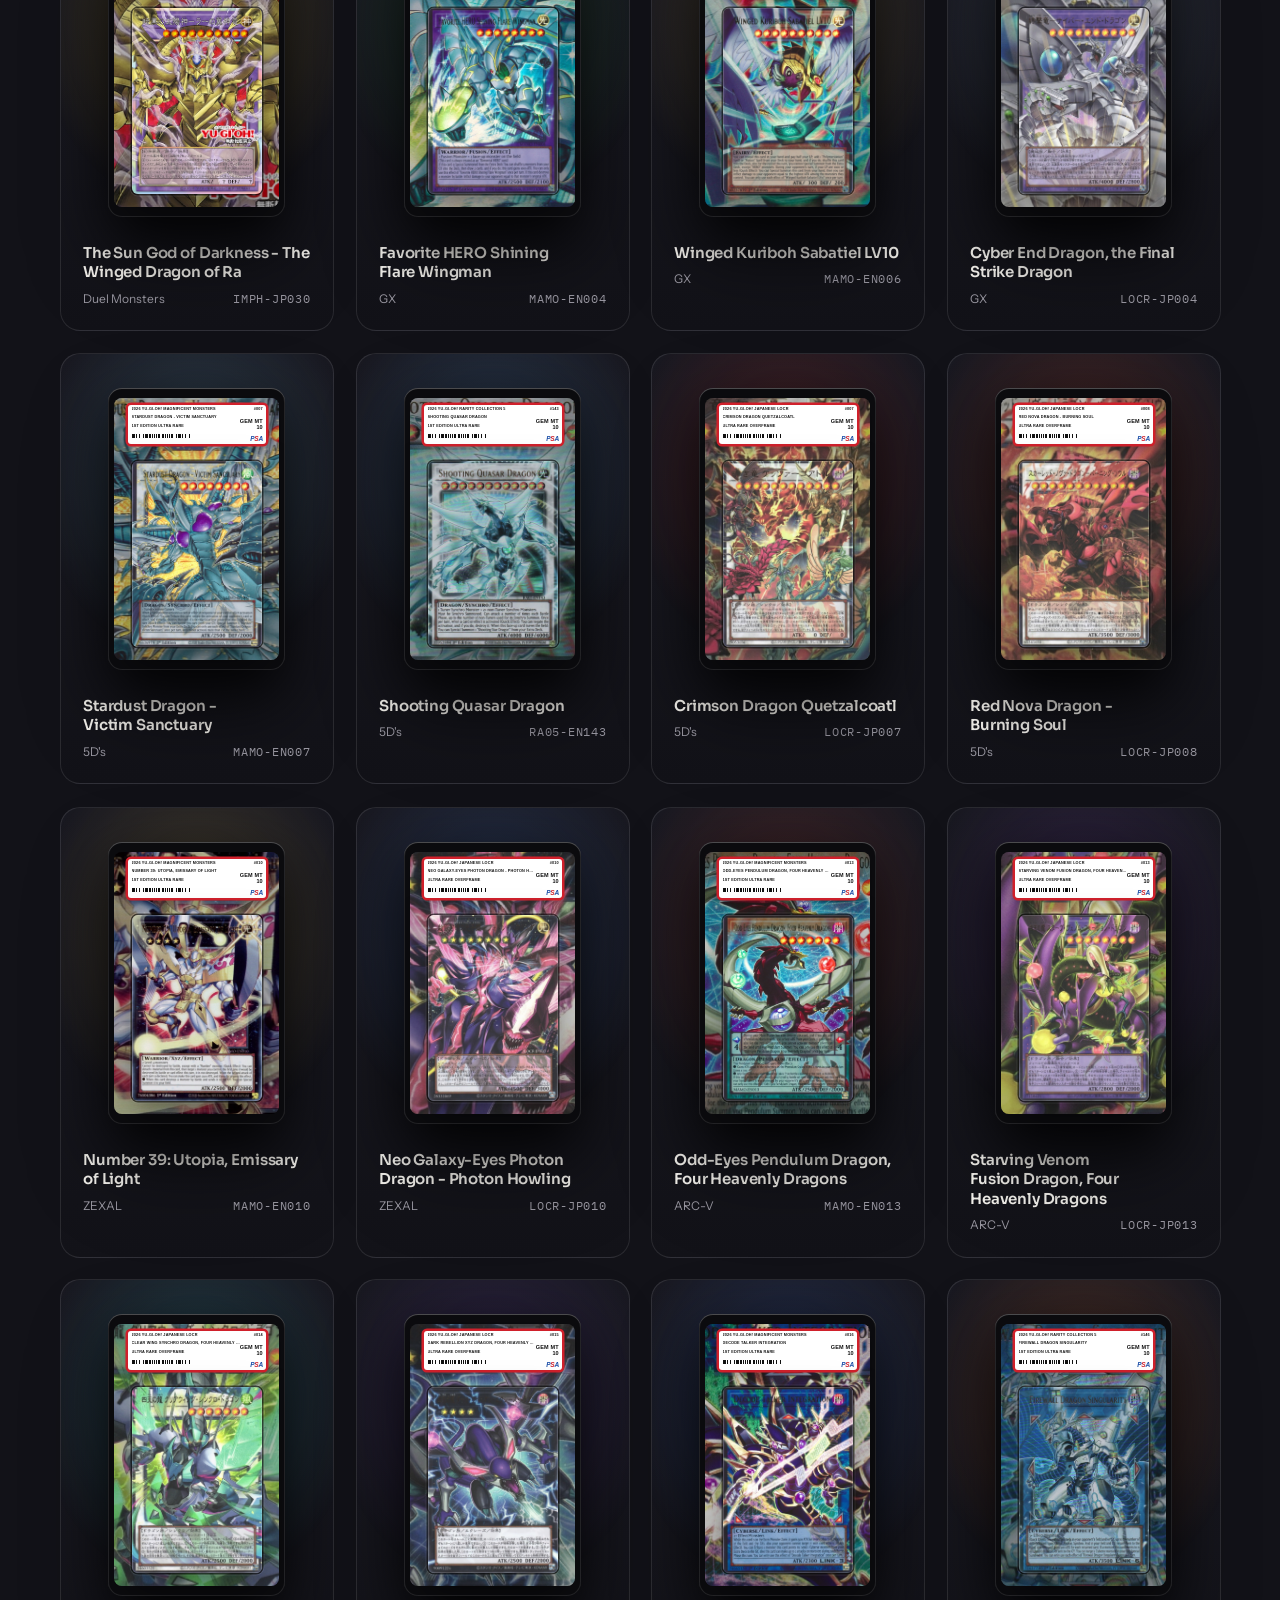
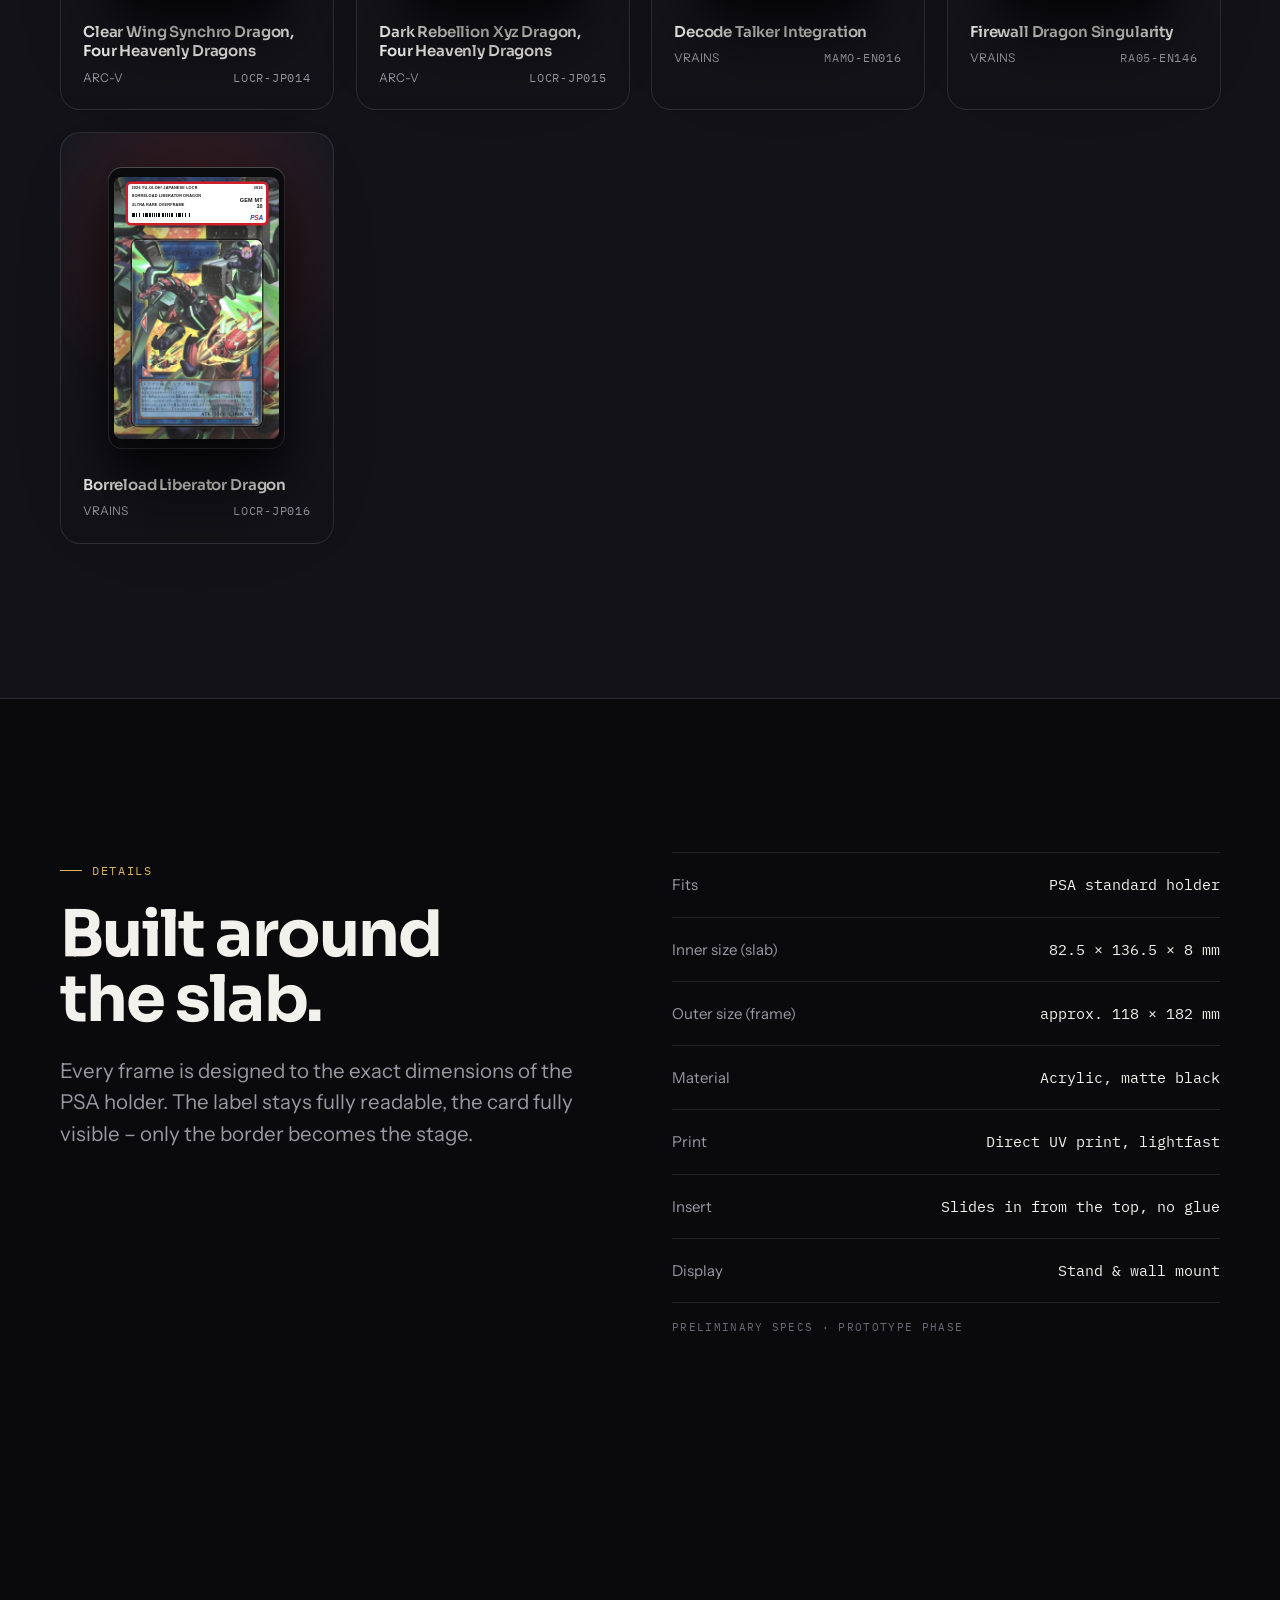
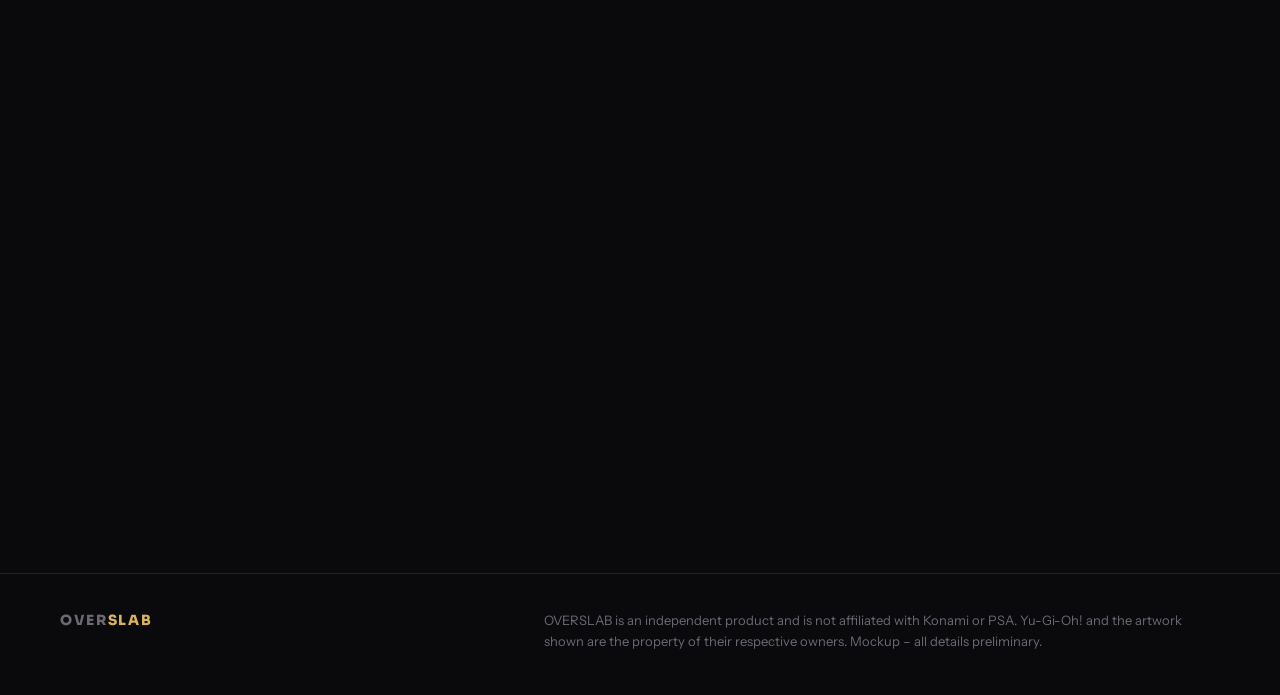
==== commit 678461cb: "Add headless shop with Shopify Storefront API integration - shop.html: product grid with series filt" ====
--- a/index.html
+++ b/index.html
@@ -8,395 +8,7 @@
 <link rel="preconnect" href="https://fonts.googleapis.com">
 <link rel="preconnect" href="https://fonts.gstatic.com" crossorigin>
 <link rel="stylesheet" href="https://fonts.googleapis.com/css2?family=Sora:wght@400;600;700;800&family=Instrument+Sans:ital,wght@0,400;0,500;0,600;1,400&family=IBM+Plex+Mono:wght@400;500&display=swap">
-<style>
-/* ---------- Tokens ---------- */
-:root{
-  --bg:#0a0a0d;
-  --bg-2:#121218;
-  --bg-3:#1a1a22;
-  --line:rgba(255,255,255,.10);
-  --line-2:rgba(255,255,255,.18);
-  --text:#f3f1ec;
-  --muted:#9a98a2;
-  --muted-2:#6b6a74;
-  --gold:#d9b45c;
-  --gold-2:#f1d68c;
-  --psa-red:#d0202b;
-  --psa-blue:#1b4ea8;
-  --display:'Sora',system-ui,-apple-system,'Segoe UI',sans-serif;
-  --body:'Instrument Sans',system-ui,-apple-system,'Segoe UI',sans-serif;
-  --mono:'IBM Plex Mono',ui-monospace,SFMono-Regular,Menlo,monospace;
-  --ease:cubic-bezier(.2,.8,.2,1);
-  --maxw:1160px;
-  color-scheme:dark;
-}
-*{box-sizing:border-box}
-html{scroll-behavior:smooth}
-body{
-  margin:0;background:var(--bg);color:var(--text);
-  font-family:var(--body);font-size:17px;line-height:1.55;
-  -webkit-font-smoothing:antialiased;overflow-x:hidden;
-}
-img{max-width:100%;display:block}
-a{color:inherit;text-decoration:none}
-button{font:inherit;color:inherit}
-:focus-visible{outline:2px solid var(--gold);outline-offset:3px;border-radius:4px}
-
-h1,h2,h3{font-family:var(--display);letter-spacing:-.03em;text-wrap:balance;margin:0}
-h1{font-size:clamp(44px,7.4vw,96px);font-weight:800;line-height:.98}
-h2{font-size:clamp(34px,5vw,64px);font-weight:700;line-height:1.02}
-h3{font-size:clamp(20px,2.2vw,26px);font-weight:600;letter-spacing:-.02em}
-p{margin:0}
-.lead{font-size:clamp(18px,1.6vw,22px);color:var(--muted);max-width:34em}
-.eyebrow{
-  font-family:var(--mono);font-size:12px;letter-spacing:.14em;text-transform:uppercase;
-  color:var(--gold);margin-bottom:22px;display:inline-flex;align-items:center;gap:10px;
-}
-.eyebrow::before{content:"";width:22px;height:1px;background:var(--gold)}
-
-.wrap{width:min(var(--maxw),calc(100% - 48px));margin-inline:auto}
-section{padding:clamp(88px,12vw,160px) 0;position:relative}
-
-/* ---------- Nav ---------- */
-.nav{
-  position:fixed;inset:0 0 auto 0;z-index:50;height:60px;
-  display:flex;align-items:center;
-  transition:background .4s,border-color .4s;
-  border-bottom:1px solid transparent;
-}
-.nav.scrolled{background:rgba(10,10,13,.72);backdrop-filter:blur(18px) saturate(140%);-webkit-backdrop-filter:blur(18px) saturate(140%);border-color:var(--line)}
-.nav .wrap{display:flex;align-items:center;justify-content:space-between}
-.logo{font-family:var(--display);font-weight:800;letter-spacing:.12em;font-size:14px}
-.logo span{color:var(--gold)}
-.nav ul{list-style:none;display:flex;gap:30px;margin:0;padding:0;font-size:14px;color:var(--muted)}
-.nav ul a{transition:color .2s}
-.nav ul a:hover{color:var(--text)}
-.btn{
-  display:inline-flex;align-items:center;gap:8px;border-radius:999px;
-  padding:12px 20px;font-weight:600;font-size:15px;border:1px solid var(--line-2);
-  background:transparent;cursor:pointer;transition:transform .25s var(--ease),background .25s,border-color .25s;
-}
-.btn:hover{transform:translateY(-1px);border-color:var(--text)}
-.btn.primary{background:var(--text);color:#0a0a0d;border-color:var(--text)}
-.btn.primary:hover{background:#fff}
-.btn.small{padding:8px 16px;font-size:13px}
-.btn .arr{transition:transform .25s var(--ease)}
-.btn:hover .arr{transform:translateX(3px)}
-@media (max-width:760px){.nav ul{display:none}}
-
-/* ---------- Hero ---------- */
-.hero{padding:140px 0 60px;overflow:hidden}
-.hero .wrap{display:grid;grid-template-columns:1.05fr .95fr;gap:48px;align-items:center}
-.hero-copy{position:relative;z-index:2}
-.hero-copy h1{margin-bottom:26px}
-.hero-copy .lead{margin-bottom:38px}
-.hero-actions{display:flex;gap:14px;flex-wrap:wrap}
-.hero-stage{position:relative;display:grid;place-items:center;min-height:520px}
-.hero-glow{
-  position:absolute;left:15%;top:50%;transform:translateY(-50%);width:70%;padding-top:70%;border-radius:50%;
-  background:radial-gradient(circle,#6d3fb0 0%,transparent 62%);
-  filter:blur(60px);opacity:.55;z-index:0;
-}
-.hero-stage .piece{width:min(340px,78%);z-index:1}
-@media (max-width:900px){
-  .hero{padding-top:110px}
-  .hero .wrap{grid-template-columns:1fr;gap:40px}
-  .hero-stage{min-height:auto;padding:40px 0}
-  .hero-stage .piece{width:min(300px,72%)}
-}
-
-/* Hero load sequence */
-@keyframes rise{from{opacity:0;transform:translateY(22px)}to{opacity:1;transform:none}}
-@keyframes frameReveal{
-  from{clip-path:inset(26% 13.5% 8% 13.5% round 6px);opacity:0}
-  25%{opacity:1}
-  to{clip-path:inset(0 0 0 0 round 14px);opacity:1}
-}
-@keyframes glowIn{from{opacity:0;transform:translateY(-50%) scale(.6)}to{opacity:.55;transform:translateY(-50%)}}
-.hero-copy > *{animation:rise .9s var(--ease) both}
-.hero-copy > :nth-child(1){animation-delay:.05s}
-.hero-copy > :nth-child(2){animation-delay:.15s}
-.hero-copy > :nth-child(3){animation-delay:.25s}
-.hero-copy > :nth-child(4){animation-delay:.35s}
-.hero-stage .piece{animation:rise 1s var(--ease) .2s both}
-.hero-stage .piece .frame-layer{animation:frameReveal 1.5s var(--ease) 1.1s both}
-.hero-glow{animation:glowIn 1.8s var(--ease) 1.2s both}
-
-/* ---------- The piece: slab + frame ---------- */
-/* Geometry: a PSA holder is ~82.5 × 136.5 mm; the frame adds ~3.5 % rim. */
-.piece{
-  position:relative;border-radius:14px;
-  --art:none;--glow:#6d3fb0;
-  filter:drop-shadow(0 40px 60px rgba(0,0,0,.65));
-}
-/* height = width × 100/63, via padding so it holds in every browser (Safari included) */
-.piece::before{content:"";display:block;padding-top:158.73%}
-.piece > *{position:absolute;inset:0;border-radius:inherit}
-/* Layer A: bare acrylic holder */
-.slab-layer{
-  inset:2% 7%;border-radius:7px;
-  background:linear-gradient(140deg,rgba(255,255,255,.14) 0%,rgba(255,255,255,.05) 40%,rgba(255,255,255,.02) 60%,rgba(255,255,255,.09) 100%);
-  border:1px solid rgba(255,255,255,.28);
-  box-shadow:inset 0 0 0 1px rgba(255,255,255,.06),inset 0 1px 0 rgba(255,255,255,.35),0 20px 50px rgba(0,0,0,.5);
-}
-.slab-layer::after{
-  content:"";position:absolute;inset:0;border-radius:inherit;
-  background:linear-gradient(115deg,transparent 30%,rgba(255,255,255,.10) 42%,rgba(255,255,255,.02) 52%,transparent 60%);
-}
-/* Layer B: frame rim + extended art */
-.frame-layer{
-  background:#0b0b0e;
-  box-shadow:inset 0 0 0 1px rgba(255,255,255,.10),inset 0 1px 0 rgba(255,255,255,.18);
-}
-.frame-layer .art{
-  position:absolute;inset:3.5%;border-radius:8px;overflow:hidden;
-  /* zoomed onto the illustration area so the card's text box never repeats outside the window */
-  background:var(--art) center 16%/165% auto no-repeat;
-}
-.frame-layer .art::after{
-  content:"";position:absolute;inset:0;
-  background:radial-gradient(ellipse at 50% 55%,transparent 45%,rgba(0,0,0,.34) 100%);
-}
-/* Layer C: label + card window (never clipped) */
-.top-layer{pointer-events:none}
-.label{
-  position:absolute;top:6%;left:11%;right:11%;height:14%;
-  background:#fff;border-radius:3px;padding:.9% 2%;
-  box-shadow:0 0 0 2.5px var(--psa-red),0 6px 14px rgba(0,0,0,.35);
-  display:grid;grid-template-columns:1fr auto;grid-template-rows:auto auto auto auto;
-  color:#111;font-family:Arial,Helvetica,sans-serif;font-weight:700;
-  line-height:1.25;letter-spacing:.01em;container-type:inline-size;overflow:hidden;
-}
-.label > *{font-size:6px;font-size:2.9cqw;line-height:1.28;white-space:nowrap;overflow:hidden;text-overflow:ellipsis}
-.label .l1,.label .l2,.label .l3{grid-column:1}
-.label .r1{grid-column:2;text-align:right;grid-row:1}
-.label .r2{grid-column:2;text-align:right;grid-row:2 / span 2;font-size:9px;font-size:4.2cqw;line-height:1.1;align-self:center;white-space:normal}
-.label .bar{grid-column:1;grid-row:4;height:7px;height:3.4cqw;width:55%;margin-top:1px;margin-top:.6cqw;
-  background:repeating-linear-gradient(90deg,#111 0 1.2cqw,transparent 1.2cqw 1.8cqw,#111 1.8cqw 2.2cqw,transparent 2.2cqw 3.2cqw,#111 3.2cqw 4.1cqw,transparent 4.1cqw 5cqw)}
-.label .psa{grid-column:2;grid-row:4;text-align:right;font-style:italic;font-weight:900;font-size:11px;font-size:5cqw;line-height:1;
-  color:var(--psa-blue);letter-spacing:-.04em;align-self:end}
-.label .psa b{color:var(--psa-red)}
-.card{
-  position:absolute;top:26%;left:13.5%;right:13.5%;bottom:8%;
-  border-radius:6px;overflow:hidden;
-  background:var(--art) center 45%/cover no-repeat;
-  box-shadow:0 0 0 1.5px rgba(0,0,0,.6),0 0 0 2.5px rgba(255,255,255,.08),0 14px 34px rgba(0,0,0,.6);
-}
-.card::after{content:"";position:absolute;inset:0;box-shadow:inset 0 0 0 1px rgba(255,255,255,.12)}
-/* Neutral OVERSLAB label for the included display slab (card not graded yet) */
-.label.neutral{box-shadow:0 0 0 2.5px #1c1c24,0 6px 14px rgba(0,0,0,.35);color:#1c1c24}
-.label.neutral .r2{font-size:8px;font-size:3.4cqw;letter-spacing:.04em;color:#6b6a74}
-.label.neutral .psa{font-style:normal;font-weight:800;letter-spacing:.08em;font-size:8px;font-size:3.6cqw;color:#1c1c24}
-.label.neutral .psa b{color:var(--gold)}
-.label.neutral .bar{opacity:.25}
-/* Empty card window: nothing inside yet */
-.card.empty{
-  background:rgba(255,255,255,.035);border:1.5px dashed rgba(255,255,255,.35);
-  box-shadow:none;display:grid;place-items:center;
-  font-family:var(--mono);font-size:9px;letter-spacing:.14em;text-transform:uppercase;color:rgba(255,255,255,.55);text-align:center;line-height:1.6;
-}
-.card.empty::after{display:none}
-.piece.no-frame .frame-layer{display:none}
-.piece.no-frame{filter:drop-shadow(0 30px 40px rgba(0,0,0,.6))}
-
-/* ---------- Statement band ---------- */
-.statement{padding:60px 0 0}
-.statement p{
-  font-family:var(--display);font-size:clamp(22px,3vw,36px);font-weight:600;letter-spacing:-.025em;
-  line-height:1.2;max-width:22em;color:var(--muted);
-}
-.statement p strong{color:var(--text);font-weight:600}
-
-/* ---------- Compare ---------- */
-.compare-grid{display:grid;grid-template-columns:1fr 1fr;gap:64px;align-items:center}
-.compare-copy h2{margin-bottom:22px}
-.compare-copy .lead{margin-bottom:28px}
-.compare{
-  position:relative;width:min(380px,100%);margin-inline:auto;
-  user-select:none;touch-action:none;
-}
-.compare::before{content:"";display:block;padding-top:158.73%}
-.compare .piece{position:absolute;inset:0;width:100%;filter:drop-shadow(0 30px 40px rgba(0,0,0,.6))}
-.compare .piece::before{display:none}
-.compare .after{clip-path:inset(0 0 0 var(--x,50%))}
-.compare .divider{
-  position:absolute;top:-6%;bottom:-6%;left:var(--x,50%);width:2px;margin-left:-1px;
-  background:linear-gradient(180deg,transparent,var(--text) 15%,var(--text) 85%,transparent);z-index:3;
-}
-.compare .knob{
-  position:absolute;top:50%;left:var(--x,50%);transform:translate(-50%,-50%);
-  width:44px;height:44px;border-radius:50%;background:var(--text);color:#0a0a0d;
-  display:grid;place-items:center;z-index:4;box-shadow:0 8px 24px rgba(0,0,0,.5);
-  font-size:14px;letter-spacing:-.05em;font-weight:700;cursor:ew-resize;
-}
-.compare input{position:absolute;inset:0;width:100%;height:100%;opacity:0;margin:0;cursor:ew-resize;z-index:5}
-.compare .tag{
-  position:absolute;bottom:-44px;font-family:var(--mono);font-size:11px;letter-spacing:.14em;
-  text-transform:uppercase;color:var(--muted);
-}
-.compare .tag.l{left:0}.compare .tag.r{right:0;color:var(--gold)}
-@media (max-width:900px){.compare-grid{grid-template-columns:1fr;gap:72px}}
-
-/* ---------- Timeline (Warum jetzt) ---------- */
-.why{background:var(--bg-2);border-block:1px solid var(--line)}
-.why-head{max-width:40em;margin-bottom:56px}
-.why-head h2{margin-bottom:22px}
-.timeline{display:grid;grid-template-columns:repeat(3,1fr);gap:0;border-top:1px solid var(--line-2)}
-.tl{padding:28px 28px 0 0;position:relative}
-.tl::before{content:"";position:absolute;top:-1px;left:0;width:56px;height:2px;background:var(--gold)}
-.tl + .tl{padding-left:28px;border-left:1px solid var(--line)}
-.tl .when{font-family:var(--mono);font-size:12px;letter-spacing:.14em;text-transform:uppercase;color:var(--gold);display:block;margin-bottom:14px}
-.tl .big{font-family:var(--display);font-size:clamp(26px,3vw,40px);font-weight:700;letter-spacing:-.03em;line-height:1.05;margin-bottom:10px}
-.tl p{color:var(--muted);font-size:15px;max-width:22em}
-@media (max-width:820px){
-  .timeline{grid-template-columns:1fr}
-  .tl{padding:24px 0;border-bottom:1px solid var(--line)}
-  .tl + .tl{padding-left:0;border-left:0}
-  .tl::before{display:none}
-}
-
-/* ---------- Steps ---------- */
-.steps-head{margin-bottom:64px;max-width:40em}
-.steps-head h2{margin-bottom:22px}
-.steps{display:grid;grid-template-columns:repeat(3,1fr);gap:0;border-top:1px solid var(--line)}
-.step{padding:36px 28px 40px 0;border-right:1px solid var(--line);position:relative}
-.step:last-child{border-right:0}
-.step + .step{padding-left:28px}
-.step .num{font-family:var(--mono);font-size:12px;letter-spacing:.14em;color:var(--gold);margin-bottom:40px;display:block}
-.step h3{margin-bottom:12px}
-.step p{color:var(--muted);font-size:16px}
-.step .ico{width:56px;height:56px;margin-bottom:28px;color:var(--text)}
-.step .ico svg{width:100%;height:100%}
-@media (max-width:820px){
-  .steps{grid-template-columns:1fr}
-  .step{border-right:0;border-bottom:1px solid var(--line);padding:32px 0}
-  .step + .step{padding-left:0}
-  .step .num{margin-bottom:20px}
-}
-
-/* ---------- Raw (not graded yet) ---------- */
-.raw-head{max-width:40em;margin-bottom:64px}
-.raw-head h2{margin-bottom:22px}
-.raw-seq{display:grid;grid-template-columns:repeat(3,1fr);gap:28px;align-items:start}
-.raw-step{position:relative;text-align:center}
-.raw-step .stage{
-  position:relative;padding:44px 0 36px;border-radius:22px;
-  background:linear-gradient(180deg,var(--bg-3),var(--bg-2));border:1px solid var(--line);margin-bottom:26px;
-}
-.raw-step .stage::before{ /* subtle floor glow */
-  content:"";position:absolute;inset:auto 15% 8% 15%;height:20%;border-radius:50%;
-  background:radial-gradient(ellipse,rgba(255,255,255,.08),transparent 70%);filter:blur(12px);
-}
-.raw-step .piece{width:56%;max-width:210px;margin:0 auto}
-.raw-step .num{font-family:var(--mono);font-size:12px;letter-spacing:.14em;text-transform:uppercase;color:var(--gold);display:block;margin-bottom:12px}
-.raw-step h3{font-size:19px;margin-bottom:10px}
-.raw-step p{color:var(--muted);font-size:15px;max-width:24em;margin-inline:auto}
-.raw-step .arrow{
-  position:absolute;top:calc(50% - 60px);right:-26px;width:24px;height:24px;color:var(--muted-2);z-index:2;
-}
-.raw-step:last-child .arrow{display:none}
-.raw-note{margin-top:48px;padding:22px 26px;border:1px solid var(--line);border-radius:14px;display:flex;gap:16px;align-items:center;color:var(--muted);font-size:15px;max-width:52em}
-.raw-note svg{flex:none;width:22px;height:22px;color:var(--gold)}
-@media (max-width:820px){
-  .raw-seq{grid-template-columns:1fr;max-width:380px;margin-inline:auto;gap:40px}
-  .raw-step .arrow{display:none}
-  .raw-step .piece{width:60%}
-}
-
-/* ---------- Gallery ---------- */
-.gallery{background:var(--bg-2);border-block:1px solid var(--line);overflow:hidden}
-.gallery-head{display:flex;justify-content:space-between;align-items:end;gap:32px;margin-bottom:40px}
-.gallery-head h2{max-width:11em}
-.gallery-head p{color:var(--muted);max-width:26em}
-.filters{display:flex;gap:8px;flex-wrap:wrap;margin-bottom:40px;align-items:center}
-.chip{
-  border:1px solid var(--line-2);background:transparent;border-radius:999px;padding:8px 16px;
-  font-size:14px;font-weight:500;color:var(--muted);cursor:pointer;
-  transition:color .2s,border-color .2s,background .2s;
-}
-.chip:hover{color:var(--text);border-color:var(--text)}
-.chip[aria-pressed="true"]{background:var(--text);color:#0a0a0d;border-color:var(--text)}
-.filters .count{margin-left:auto;font-family:var(--mono);font-size:12px;letter-spacing:.12em;text-transform:uppercase;color:var(--muted-2)}
-.tiles{display:grid;grid-template-columns:repeat(4,1fr);gap:22px}
-.tile{
-  position:relative;padding:34px 22px 22px;border-radius:20px;
-  background:linear-gradient(180deg,var(--bg-3),var(--bg-2));border:1px solid var(--line);
-  transform-style:preserve-3d;transition:transform .5s var(--ease),border-color .3s,opacity .4s;
-  will-change:transform;
-}
-.tile[hidden]{display:none}
-.tile:hover{border-color:var(--line-2)}
-.tile .tglow{
-  position:absolute;inset:0;border-radius:inherit;pointer-events:none;
-  background:radial-gradient(60% 45% at 50% 28%,var(--glow) 0%,transparent 100%);
-  opacity:.26;transition:opacity .4s;
-}
-.tile:hover .tglow{opacity:.45}
-.tile .piece{width:78%;max-width:260px;margin:0 auto 26px;transform:translateZ(40px);filter:drop-shadow(0 26px 34px rgba(0,0,0,.6))}
-.tile .glare{
-  position:absolute;inset:0;border-radius:inherit;pointer-events:none;
-  background:radial-gradient(circle at var(--gx,50%) var(--gy,50%),rgba(255,255,255,.12),transparent 50%);
-  opacity:0;transition:opacity .3s;
-}
-.tile:hover .glare{opacity:1}
-.tile-meta{transform:translateZ(20px)}
-.tile-meta h3{font-size:15px;line-height:1.3;letter-spacing:-.01em;text-wrap:pretty}
-.tile-sub{display:flex;justify-content:space-between;gap:10px;color:var(--muted);font-size:12px;margin-top:8px;transform:translateZ(20px)}
-.tile-sub .code{font-family:var(--mono);letter-spacing:.06em;white-space:nowrap}
-.tile .soon{
-  position:absolute;top:14px;right:14px;font-family:var(--mono);font-size:10px;letter-spacing:.12em;text-transform:uppercase;
-  color:var(--gold);border:1px solid var(--gold);border-radius:999px;padding:3px 9px;transform:translateZ(30px);
-}
-@media (max-width:1100px){.tiles{grid-template-columns:repeat(3,1fr)}}
-@media (max-width:900px){
-  .gallery-head{flex-direction:column;align-items:start}
-  .tiles{grid-template-columns:repeat(2,1fr);gap:16px}
-  .filters .count{margin-left:0;width:100%}
-}
-@media (max-width:520px){.tiles{grid-template-columns:1fr;max-width:380px;margin-inline:auto}}
-
-/* ---------- Specs ---------- */
-.specs-grid{display:grid;grid-template-columns:1fr 1fr;gap:64px;align-items:start}
-.specs-copy h2{margin-bottom:22px}
-.specs-copy .lead{margin-bottom:0}
-.specs{list-style:none;margin:0;padding:0;border-top:1px solid var(--line)}
-.specs li{display:grid;grid-template-columns:1fr auto;gap:24px;align-items:baseline;padding:20px 0;border-bottom:1px solid var(--line)}
-.specs dt{color:var(--muted);font-size:15px}
-.specs dd{margin:0;font-family:var(--mono);font-size:15px;font-variant-numeric:tabular-nums;text-align:right}
-.specs .note{font-family:var(--mono);font-size:11px;letter-spacing:.12em;text-transform:uppercase;color:var(--muted-2);margin-top:16px;display:block}
-@media (max-width:900px){.specs-grid{grid-template-columns:1fr;gap:40px}}
-
-/* ---------- CTA ---------- */
-.cta{text-align:center;padding-bottom:120px}
-.cta .wrap{max-width:720px}
-.cta h2{margin-bottom:22px}
-.cta .lead{margin:0 auto 40px}
-.cta form{display:flex;gap:10px;max-width:480px;margin:0 auto;padding:6px;border:1px solid var(--line-2);border-radius:999px;background:var(--bg-2)}
-.cta input{flex:1;min-width:0;background:transparent;border:0;color:var(--text);font:inherit;padding:10px 18px;outline:none}
-.cta input::placeholder{color:var(--muted-2)}
-.cta .toast{margin-top:18px;font-size:14px;color:var(--gold);min-height:1.6em}
-@media (max-width:520px){
-  .cta form{flex-direction:column;border-radius:20px}
-  .cta .btn{justify-content:center}
-}
-
-/* ---------- Footer ---------- */
-footer{border-top:1px solid var(--line);padding:36px 0 44px;font-size:13px;color:var(--muted-2)}
-footer .wrap{display:flex;justify-content:space-between;gap:24px;flex-wrap:wrap}
-footer .legal{max-width:52em;line-height:1.6}
-
-/* ---------- Scroll reveal ---------- */
-.reveal{opacity:0;transform:translateY(26px);transition:opacity .9s var(--ease),transform .9s var(--ease)}
-.reveal.in{opacity:1;transform:none}
-.reveal.in[data-delay="1"]{transition-delay:.1s}
-.reveal.in[data-delay="2"]{transition-delay:.2s}
-
-@media (prefers-reduced-motion:reduce){
-  *{animation:none!important;transition:none!important;scroll-behavior:auto}
-  .reveal{opacity:1;transform:none}
-  .hero-glow{opacity:.55}
-}
-</style>
+<link rel="stylesheet" href="styles.css">
 </head>
 <body>
 
@@ -409,7 +21,7 @@
       <li><a href="#gallery">Gallery</a></li>
       <li><a href="#specs">Details</a></li>
     </ul>
-    <a class="btn small" href="#access">Early access</a>
+    <a class="btn small" href="shop.html">Shop</a>
   </div>
 </header>
 
@@ -423,7 +35,7 @@
       <h1>Your slab.<br>Beyond the edge.</h1>
       <p class="lead">A frame that carries your Overframe card's artwork past the edge of the slab. A precise fit for PSA. No glue, no tools.</p>
       <div class="hero-actions">
-        <a class="btn primary" href="#gallery">See all 25 designs <span class="arr">→</span></a>
+        <a class="btn primary" href="shop.html">Shop the frames <span class="arr">→</span></a>
         <a class="btn" href="#how">How it works</a>
       </div>
     </div>
@@ -562,7 +174,7 @@
   <div class="wrap">
     <div class="gallery-head" data-reveal>
       <h2>25 designs. Six series.</h2>
-      <p>The most sought-after Overframe cards from every Yu-Gi-Oh! series – Duel Monsters to VRAINS. Hover over a frame.</p>
+      <p>The most sought-after Overframe cards from every Yu-Gi-Oh! series – Duel Monsters to VRAINS. Click a frame to order it.</p>
     </div>
     <div class="filters" id="filters" role="group" aria-label="Filter by series"></div>
     <div class="tiles" id="tiles"></div>
@@ -593,9 +205,9 @@
 <!-- ===== CTA ===== -->
 <section class="cta" id="access">
   <div class="wrap" data-reveal>
-    <span class="eyebrow" style="justify-content:center">Early access</span>
-    <h2>The first frames go to those first in line.</h2>
-    <p class="lead">Sign up and we'll let you know as soon as your design is available.</p>
+    <span class="eyebrow" style="justify-content:center">New designs</span>
+    <h2>Your card isn't here yet?</h2>
+    <p class="lead">New Overframe sets land every few months. Sign up and we'll tell you the moment your design is in the shop.</p>
     <form id="accessForm" novalidate>
       <input type="email" placeholder="you@example.com" aria-label="Email address" required>
       <button class="btn primary" type="submit">Sign up <span class="arr">→</span></button>
@@ -613,81 +225,10 @@
   </div>
 </footer>
 
+<script src="cards.js"></script>
 <script>
-/* ============================================================
-   Designs. New card = one line here + image in img/cards/.
-   set: label line 1 (as PSA would print it), code: card number.
-   ============================================================ */
-const SERIES = ['Duel Monsters','GX',"5D's",'ZEXAL','ARC-V','VRAINS'];
-const CARDS = [
-  // Duel Monsters
-  {slug:'dark-magician',  name:"Dark Magician, the Pharaoh's Servant",          series:'Duel Monsters', set:'2026 YU-GI-OH! MAGNIFICENT MONSTERS', code:'MAMO-EN001', num:'#001', rarity:'1ST EDITION ULTRA RARE', glow:'#6d3fb0'},
-  {slug:'blue-eyes',      name:'Blue-Eyes White Dragon, the White Phantom Beast', series:'Duel Monsters', set:'2026 YU-GI-OH! JAPANESE LOCR',    code:'LOCR-JP001', num:'#001', rarity:'ULTRA RARE OVERFRAME',    glow:'#3aa6dc'},
-  {slug:'deep-eyes',      name:'Deep-Eyes White Dragon, the Blue Abyss',         series:'Duel Monsters', set:'2026 YU-GI-OH! JAPANESE LOCR',    code:'LOCR-JP002', num:'#002', rarity:'ULTRA RARE OVERFRAME',    glow:'#2b6fd6'},
-  {slug:'kuriboh',        name:'Kuriboh - Multiply!',                            series:'Duel Monsters', set:'2026 YU-GI-OH! MAGNIFICENT MONSTERS', code:'MAMO-EN002', num:'#002', rarity:'1ST EDITION ULTRA RARE', glow:'#b0662a'},
-  {slug:'dark-dragoon',   name:'Red-Eyes Dark Dragoon',                          series:'Duel Monsters', set:'2026 YU-GI-OH! RARITY COLLECTION 5', code:'RA05-EN141', num:'#141', rarity:'1ST EDITION ULTRA RARE', glow:'#b02a3a'},
-  {slug:'black-chaos',    name:'Magician of Dark Chaos - Black Chaos',           series:'Duel Monsters', set:'2026 YU-GI-OH! JAPANESE CORI',    code:'CORI-JP027', num:'#027', rarity:'PRISMATIC SECRET RARE',   glow:'#b8368f'},
-  {slug:'black-luster',   name:'Black Luster Soldier - Soldier of Light and Darkness', series:'Duel Monsters', set:'2026 YU-GI-OH! JAPANESE CORI', code:'CORI-JP028', num:'#028', rarity:'PRISMATIC SECRET RARE', glow:'#d6a83a'},
-  {slug:'red-eyes-exceed',name:'Red-Eyes Black Dragon Exceed',                   series:'Duel Monsters', set:'2026 YU-GI-OH! JAPANESE BETB',    code:'BETB-JP036', num:'#036', rarity:'PRISMATIC SECRET RARE',   glow:'#c8302a'},
-  {slug:'ra',             name:'The Sun God of Darkness - The Winged Dragon of Ra', series:'Duel Monsters', set:'2026 YU-GI-OH! JAPANESE IMPH',  code:'IMPH-JP030', num:'#030', rarity:'PRISMATIC SECRET RARE',   glow:'#e0b83a', soon:'Oct 2026'},
-  // GX
-  {slug:'flare-wingman',  name:'Favorite HERO Shining Flare Wingman',            series:'GX', set:'2026 YU-GI-OH! MAGNIFICENT MONSTERS', code:'MAMO-EN004', num:'#004', rarity:'1ST EDITION ULTRA RARE', glow:'#3f9f5a'},
-  {slug:'winged-kuriboh', name:'Winged Kuriboh Sabatiel LV10',                   series:'GX', set:'2026 YU-GI-OH! MAGNIFICENT MONSTERS', code:'MAMO-EN006', num:'#006', rarity:'1ST EDITION ULTRA RARE', glow:'#d9b45c'},
-  {slug:'cyber-end',      name:'Cyber End Dragon, the Final Strike Dragon',      series:'GX', set:'2026 YU-GI-OH! JAPANESE LOCR',    code:'LOCR-JP004', num:'#004', rarity:'ULTRA RARE OVERFRAME',    glow:'#8aa8c8'},
-  // 5D's
-  {slug:'stardust',       name:'Stardust Dragon - Victim Sanctuary',             series:"5D's", set:'2026 YU-GI-OH! MAGNIFICENT MONSTERS', code:'MAMO-EN007', num:'#007', rarity:'1ST EDITION ULTRA RARE', glow:'#6fb7d9'},
-  {slug:'shooting-quasar',name:'Shooting Quasar Dragon',                         series:"5D's", set:'2026 YU-GI-OH! RARITY COLLECTION 5', code:'RA05-EN143', num:'#143', rarity:'1ST EDITION ULTRA RARE', glow:'#5aa0e0'},
-  {slug:'crimson-dragon', name:'Crimson Dragon Quetzalcoatl',                    series:"5D's", set:'2026 YU-GI-OH! JAPANESE LOCR',    code:'LOCR-JP007', num:'#007', rarity:'ULTRA RARE OVERFRAME',    glow:'#d8352f'},
-  {slug:'red-nova',       name:'Red Nova Dragon - Burning Soul',                 series:"5D's", set:'2026 YU-GI-OH! JAPANESE LOCR',    code:'LOCR-JP008', num:'#008', rarity:'ULTRA RARE OVERFRAME',    glow:'#e04a2a'},
-  // ZEXAL
-  {slug:'utopia',         name:'Number 39: Utopia, Emissary of Light',           series:'ZEXAL', set:'2026 YU-GI-OH! MAGNIFICENT MONSTERS', code:'MAMO-EN010', num:'#010', rarity:'1ST EDITION ULTRA RARE', glow:'#c9a94f'},
-  {slug:'neo-galaxy-eyes',name:'Neo Galaxy-Eyes Photon Dragon - Photon Howling', series:'ZEXAL', set:'2026 YU-GI-OH! JAPANESE LOCR',    code:'LOCR-JP010', num:'#010', rarity:'ULTRA RARE OVERFRAME',    glow:'#4a7fd8'},
-  // ARC-V
-  {slug:'odd-eyes',       name:'Odd-Eyes Pendulum Dragon, Four Heavenly Dragons', series:'ARC-V', set:'2026 YU-GI-OH! MAGNIFICENT MONSTERS', code:'MAMO-EN013', num:'#013', rarity:'1ST EDITION ULTRA RARE', glow:'#d04a3a'},
-  {slug:'starving-venom', name:'Starving Venom Fusion Dragon, Four Heavenly Dragons', series:'ARC-V', set:'2026 YU-GI-OH! JAPANESE LOCR', code:'LOCR-JP013', num:'#013', rarity:'ULTRA RARE OVERFRAME', glow:'#7a3fb0'},
-  {slug:'clear-wing',     name:'Clear Wing Synchro Dragon, Four Heavenly Dragons', series:'ARC-V', set:'2026 YU-GI-OH! JAPANESE LOCR',  code:'LOCR-JP014', num:'#014', rarity:'ULTRA RARE OVERFRAME',    glow:'#3fb8c8'},
-  {slug:'dark-rebellion', name:'Dark Rebellion Xyz Dragon, Four Heavenly Dragons', series:'ARC-V', set:'2026 YU-GI-OH! JAPANESE LOCR',  code:'LOCR-JP015', num:'#015', rarity:'ULTRA RARE OVERFRAME',    glow:'#6a3fb0'},
-  // VRAINS
-  {slug:'decode-talker',  name:'Decode Talker Integration',                      series:'VRAINS', set:'2026 YU-GI-OH! MAGNIFICENT MONSTERS', code:'MAMO-EN016', num:'#016', rarity:'1ST EDITION ULTRA RARE', glow:'#3f6fd8'},
-  {slug:'firewall',       name:'Firewall Dragon Singularity',                    series:'VRAINS', set:'2026 YU-GI-OH! RARITY COLLECTION 5', code:'RA05-EN146', num:'#146', rarity:'1ST EDITION ULTRA RARE', glow:'#e06a2a'},
-  {slug:'borreload',      name:'Borreload Liberator Dragon',                     series:'VRAINS', set:'2026 YU-GI-OH! JAPANESE LOCR',    code:'LOCR-JP016', num:'#016', rarity:'ULTRA RARE OVERFRAME',    glow:'#c8302a'},
-];
-
 (function(){
   const reduce = matchMedia('(prefers-reduced-motion: reduce)').matches;
-  const esc = s => s.replace(/&/g,'&amp;').replace(/</g,'&lt;').replace(/"/g,'&quot;');
-
-  /* Slab/Frame markup from card data */
-  // opts: frame (bool), raw (neutral OVERSLAB label instead of PSA), empty (no card in the window yet)
-  function pieceHTML(c, opts = {}){
-    const {frame = true, raw = false, empty = false} = typeof opts === 'boolean' ? {frame: opts} : opts;
-    const label = raw ? `
-        <div class="label neutral">
-          <div class="l1">OVERSLAB DISPLAY SLAB</div><div class="r1">RAW</div>
-          <div class="l2">${empty ? 'YOUR CARD' : esc(c.name.toUpperCase())}</div><div class="r2">NOT<br>GRADED</div>
-          <div class="l3">SWAP FOR PSA HOLDER ANYTIME</div>
-          <div class="bar"></div><div class="psa">OVER<b>SLAB</b></div>
-        </div>` : `
-        <div class="label">
-          <div class="l1">${esc(c.set)}</div><div class="r1">${esc(c.num)}</div>
-          <div class="l2">${esc(c.name.toUpperCase())}</div><div class="r2">GEM MT<br>10</div>
-          <div class="l3">${esc(c.rarity)}</div>
-          <div class="bar"></div><div class="psa">P<b>S</b>A</div>
-        </div>`;
-    return `
-      <div class="slab-layer"></div>
-      ${frame ? '<div class="frame-layer"><div class="art"></div></div>' : ''}
-      <div class="top-layer">
-        ${label}
-        ${empty ? '<div class="card empty">your card<br>goes here</div>' : '<div class="card"></div>'}
-      </div>`;
-  }
-  function mountPiece(el, c, opts = {}){
-    el.style.setProperty('--art', `url('img/cards/${c.slug}.jpg')`);
-    el.style.setProperty('--glow', c.glow);
-    el.innerHTML = pieceHTML(c, opts);
-  }
-  const bySlug = s => CARDS.find(c => c.slug === s);
 
   /* Hero + compare */
   mountPiece(document.getElementById('heroPiece'), bySlug('dark-magician'));
@@ -702,14 +243,14 @@
   /* Gallery */
   const tiles = document.getElementById('tiles');
   tiles.innerHTML = CARDS.map(c => `
-    <article class="tile" data-series="${esc(c.series)}" style="--glow:${c.glow}">
+    <a class="tile" href="shop.html?design=${esc(c.slug)}" data-series="${esc(c.series)}" style="--glow:${c.glow}" aria-label="${esc(c.name)} – open in shop">
       <div class="tglow"></div>
       ${c.soon ? `<span class="soon">${esc(c.soon)}</span>` : ''}
       <div class="piece" aria-hidden="true" style="--art:url('img/cards/${c.slug}.jpg')">${pieceHTML(c)}</div>
       <div class="tile-meta"><h3>${esc(c.name)}</h3></div>
       <div class="tile-sub"><span>${esc(c.series)}</span><span class="code">${esc(c.code)}</span></div>
       <div class="glare"></div>
-    </article>`).join('');
+    </a>`).join('');
 
   /* Filters */
   const filters = document.getElementById('filters');
@@ -776,7 +317,7 @@
     e.preventDefault();
     const input = form.querySelector('input');
     if (!input.value || !input.checkValidity()) { toast.textContent = 'Please enter a valid email address.'; input.focus(); return; }
-    toast.textContent = "You're on the list. We'll be in touch as soon as your design is available.";
+    toast.textContent = "You're on the list. We'll tell you when new designs land.";
     input.value = '';
   });
 })();
--- a/styles.css
+++ b/styles.css
@@ -0,0 +1,496 @@
+/* ---------- Tokens ---------- */
+:root{
+  --bg:#0a0a0d;
+  --bg-2:#121218;
+  --bg-3:#1a1a22;
+  --line:rgba(255,255,255,.10);
+  --line-2:rgba(255,255,255,.18);
+  --text:#f3f1ec;
+  --muted:#9a98a2;
+  --muted-2:#6b6a74;
+  --gold:#d9b45c;
+  --gold-2:#f1d68c;
+  --psa-red:#d0202b;
+  --psa-blue:#1b4ea8;
+  --display:'Sora',system-ui,-apple-system,'Segoe UI',sans-serif;
+  --body:'Instrument Sans',system-ui,-apple-system,'Segoe UI',sans-serif;
+  --mono:'IBM Plex Mono',ui-monospace,SFMono-Regular,Menlo,monospace;
+  --ease:cubic-bezier(.2,.8,.2,1);
+  --maxw:1160px;
+  color-scheme:dark;
+}
+*{box-sizing:border-box}
+html{scroll-behavior:smooth}
+body{
+  margin:0;background:var(--bg);color:var(--text);
+  font-family:var(--body);font-size:17px;line-height:1.55;
+  -webkit-font-smoothing:antialiased;overflow-x:hidden;
+}
+img{max-width:100%;display:block}
+a{color:inherit;text-decoration:none}
+button{font:inherit;color:inherit}
+:focus-visible{outline:2px solid var(--gold);outline-offset:3px;border-radius:4px}
+
+h1,h2,h3{font-family:var(--display);letter-spacing:-.03em;text-wrap:balance;margin:0}
+h1{font-size:clamp(44px,7.4vw,96px);font-weight:800;line-height:.98}
+h2{font-size:clamp(34px,5vw,64px);font-weight:700;line-height:1.02}
+h3{font-size:clamp(20px,2.2vw,26px);font-weight:600;letter-spacing:-.02em}
+p{margin:0}
+.lead{font-size:clamp(18px,1.6vw,22px);color:var(--muted);max-width:34em}
+.eyebrow{
+  font-family:var(--mono);font-size:12px;letter-spacing:.14em;text-transform:uppercase;
+  color:var(--gold);margin-bottom:22px;display:inline-flex;align-items:center;gap:10px;
+}
+.eyebrow::before{content:"";width:22px;height:1px;background:var(--gold)}
+
+.wrap{width:min(var(--maxw),calc(100% - 48px));margin-inline:auto}
+section{padding:clamp(88px,12vw,160px) 0;position:relative}
+
+/* ---------- Nav ---------- */
+.nav{
+  position:fixed;inset:0 0 auto 0;z-index:50;height:60px;
+  display:flex;align-items:center;
+  transition:background .4s,border-color .4s;
+  border-bottom:1px solid transparent;
+}
+.nav.scrolled{background:rgba(10,10,13,.72);backdrop-filter:blur(18px) saturate(140%);-webkit-backdrop-filter:blur(18px) saturate(140%);border-color:var(--line)}
+.nav .wrap{display:flex;align-items:center;justify-content:space-between}
+.logo{font-family:var(--display);font-weight:800;letter-spacing:.12em;font-size:14px}
+.logo span{color:var(--gold)}
+.nav ul{list-style:none;display:flex;gap:30px;margin:0;padding:0;font-size:14px;color:var(--muted)}
+.nav ul a{transition:color .2s}
+.nav ul a:hover{color:var(--text)}
+.btn{
+  display:inline-flex;align-items:center;gap:8px;border-radius:999px;
+  padding:12px 20px;font-weight:600;font-size:15px;border:1px solid var(--line-2);
+  background:transparent;cursor:pointer;transition:transform .25s var(--ease),background .25s,border-color .25s;
+}
+.btn:hover{transform:translateY(-1px);border-color:var(--text)}
+.btn.primary{background:var(--text);color:#0a0a0d;border-color:var(--text)}
+.btn.primary:hover{background:#fff}
+.btn.small{padding:8px 16px;font-size:13px}
+.btn .arr{transition:transform .25s var(--ease)}
+.btn:hover .arr{transform:translateX(3px)}
+@media (max-width:760px){.nav ul{display:none}}
+
+/* ---------- Hero ---------- */
+.hero{padding:140px 0 60px;overflow:hidden}
+.hero .wrap{display:grid;grid-template-columns:1.05fr .95fr;gap:48px;align-items:center}
+.hero-copy{position:relative;z-index:2}
+.hero-copy h1{margin-bottom:26px}
+.hero-copy .lead{margin-bottom:38px}
+.hero-actions{display:flex;gap:14px;flex-wrap:wrap}
+.hero-stage{position:relative;display:grid;place-items:center;min-height:520px}
+.hero-glow{
+  position:absolute;left:15%;top:50%;transform:translateY(-50%);width:70%;padding-top:70%;border-radius:50%;
+  background:radial-gradient(circle,#6d3fb0 0%,transparent 62%);
+  filter:blur(60px);opacity:.55;z-index:0;
+}
+.hero-stage .piece{width:min(340px,78%);z-index:1}
+@media (max-width:900px){
+  .hero{padding-top:110px}
+  .hero .wrap{grid-template-columns:1fr;gap:40px}
+  .hero-stage{min-height:auto;padding:40px 0}
+  .hero-stage .piece{width:min(300px,72%)}
+}
+
+/* Hero load sequence */
+@keyframes rise{from{opacity:0;transform:translateY(22px)}to{opacity:1;transform:none}}
+@keyframes frameReveal{
+  from{clip-path:inset(26% 13.5% 8% 13.5% round 6px);opacity:0}
+  25%{opacity:1}
+  to{clip-path:inset(0 0 0 0 round 14px);opacity:1}
+}
+@keyframes glowIn{from{opacity:0;transform:translateY(-50%) scale(.6)}to{opacity:.55;transform:translateY(-50%)}}
+.hero-copy > *{animation:rise .9s var(--ease) both}
+.hero-copy > :nth-child(1){animation-delay:.05s}
+.hero-copy > :nth-child(2){animation-delay:.15s}
+.hero-copy > :nth-child(3){animation-delay:.25s}
+.hero-copy > :nth-child(4){animation-delay:.35s}
+.hero-stage .piece{animation:rise 1s var(--ease) .2s both}
+.hero-stage .piece .frame-layer{animation:frameReveal 1.5s var(--ease) 1.1s both}
+.hero-glow{animation:glowIn 1.8s var(--ease) 1.2s both}
+
+/* ---------- The piece: slab + frame ---------- */
+/* Geometry: a PSA holder is ~82.5 × 136.5 mm; the frame adds ~3.5 % rim. */
+.piece{
+  position:relative;border-radius:14px;
+  --art:none;--glow:#6d3fb0;
+  filter:drop-shadow(0 40px 60px rgba(0,0,0,.65));
+}
+/* height = width × 100/63, via padding so it holds in every browser (Safari included) */
+.piece::before{content:"";display:block;padding-top:158.73%}
+.piece > *{position:absolute;inset:0;border-radius:inherit}
+/* Layer A: bare acrylic holder */
+.slab-layer{
+  inset:2% 7%;border-radius:7px;
+  background:linear-gradient(140deg,rgba(255,255,255,.14) 0%,rgba(255,255,255,.05) 40%,rgba(255,255,255,.02) 60%,rgba(255,255,255,.09) 100%);
+  border:1px solid rgba(255,255,255,.28);
+  box-shadow:inset 0 0 0 1px rgba(255,255,255,.06),inset 0 1px 0 rgba(255,255,255,.35),0 20px 50px rgba(0,0,0,.5);
+}
+.slab-layer::after{
+  content:"";position:absolute;inset:0;border-radius:inherit;
+  background:linear-gradient(115deg,transparent 30%,rgba(255,255,255,.10) 42%,rgba(255,255,255,.02) 52%,transparent 60%);
+}
+/* Layer B: frame rim + extended art */
+.frame-layer{
+  background:#0b0b0e;
+  box-shadow:inset 0 0 0 1px rgba(255,255,255,.10),inset 0 1px 0 rgba(255,255,255,.18);
+}
+.frame-layer .art{
+  position:absolute;inset:3.5%;border-radius:8px;overflow:hidden;
+  /* zoomed onto the illustration area so the card's text box never repeats outside the window */
+  background:var(--art) center 16%/165% auto no-repeat;
+}
+.frame-layer .art::after{
+  content:"";position:absolute;inset:0;
+  background:radial-gradient(ellipse at 50% 55%,transparent 45%,rgba(0,0,0,.34) 100%);
+}
+/* Layer C: label + card window (never clipped) */
+.top-layer{pointer-events:none}
+.label{
+  position:absolute;top:6%;left:11%;right:11%;height:14%;
+  background:#fff;border-radius:3px;padding:.9% 2%;
+  box-shadow:0 0 0 2.5px var(--psa-red),0 6px 14px rgba(0,0,0,.35);
+  display:grid;grid-template-columns:1fr auto;grid-template-rows:auto auto auto auto;
+  color:#111;font-family:Arial,Helvetica,sans-serif;font-weight:700;
+  line-height:1.25;letter-spacing:.01em;container-type:inline-size;overflow:hidden;
+}
+.label > *{font-size:6px;font-size:2.9cqw;line-height:1.28;white-space:nowrap;overflow:hidden;text-overflow:ellipsis}
+.label .l1,.label .l2,.label .l3{grid-column:1}
+.label .r1{grid-column:2;text-align:right;grid-row:1}
+.label .r2{grid-column:2;text-align:right;grid-row:2 / span 2;font-size:9px;font-size:4.2cqw;line-height:1.1;align-self:center;white-space:normal}
+.label .bar{grid-column:1;grid-row:4;height:7px;height:3.4cqw;width:55%;margin-top:1px;margin-top:.6cqw;
+  background:repeating-linear-gradient(90deg,#111 0 1.2cqw,transparent 1.2cqw 1.8cqw,#111 1.8cqw 2.2cqw,transparent 2.2cqw 3.2cqw,#111 3.2cqw 4.1cqw,transparent 4.1cqw 5cqw)}
+.label .psa{grid-column:2;grid-row:4;text-align:right;font-style:italic;font-weight:900;font-size:11px;font-size:5cqw;line-height:1;
+  color:var(--psa-blue);letter-spacing:-.04em;align-self:end}
+.label .psa b{color:var(--psa-red)}
+.card{
+  position:absolute;top:26%;left:13.5%;right:13.5%;bottom:8%;
+  border-radius:6px;overflow:hidden;
+  background:var(--art) center 45%/cover no-repeat;
+  box-shadow:0 0 0 1.5px rgba(0,0,0,.6),0 0 0 2.5px rgba(255,255,255,.08),0 14px 34px rgba(0,0,0,.6);
+}
+.card::after{content:"";position:absolute;inset:0;box-shadow:inset 0 0 0 1px rgba(255,255,255,.12)}
+/* Neutral OVERSLAB label for the included display slab (card not graded yet) */
+.label.neutral{box-shadow:0 0 0 2.5px #1c1c24,0 6px 14px rgba(0,0,0,.35);color:#1c1c24}
+.label.neutral .r2{font-size:8px;font-size:3.4cqw;letter-spacing:.04em;color:#6b6a74}
+.label.neutral .psa{font-style:normal;font-weight:800;letter-spacing:.08em;font-size:8px;font-size:3.6cqw;color:#1c1c24}
+.label.neutral .psa b{color:var(--gold)}
+.label.neutral .bar{opacity:.25}
+/* Empty card window: nothing inside yet */
+.card.empty{
+  background:rgba(255,255,255,.035);border:1.5px dashed rgba(255,255,255,.35);
+  box-shadow:none;display:grid;place-items:center;
+  font-family:var(--mono);font-size:9px;letter-spacing:.14em;text-transform:uppercase;color:rgba(255,255,255,.55);text-align:center;line-height:1.6;
+}
+.card.empty::after{display:none}
+.piece.no-frame .frame-layer{display:none}
+.piece.no-frame{filter:drop-shadow(0 30px 40px rgba(0,0,0,.6))}
+
+/* ---------- Statement band ---------- */
+.statement{padding:60px 0 0}
+.statement p{
+  font-family:var(--display);font-size:clamp(22px,3vw,36px);font-weight:600;letter-spacing:-.025em;
+  line-height:1.2;max-width:22em;color:var(--muted);
+}
+.statement p strong{color:var(--text);font-weight:600}
+
+/* ---------- Compare ---------- */
+.compare-grid{display:grid;grid-template-columns:1fr 1fr;gap:64px;align-items:center}
+.compare-copy h2{margin-bottom:22px}
+.compare-copy .lead{margin-bottom:28px}
+.compare{
+  position:relative;width:min(380px,100%);margin-inline:auto;
+  user-select:none;touch-action:none;
+}
+.compare::before{content:"";display:block;padding-top:158.73%}
+.compare .piece{position:absolute;inset:0;width:100%;filter:drop-shadow(0 30px 40px rgba(0,0,0,.6))}
+.compare .piece::before{display:none}
+.compare .after{clip-path:inset(0 0 0 var(--x,50%))}
+.compare .divider{
+  position:absolute;top:-6%;bottom:-6%;left:var(--x,50%);width:2px;margin-left:-1px;
+  background:linear-gradient(180deg,transparent,var(--text) 15%,var(--text) 85%,transparent);z-index:3;
+}
+.compare .knob{
+  position:absolute;top:50%;left:var(--x,50%);transform:translate(-50%,-50%);
+  width:44px;height:44px;border-radius:50%;background:var(--text);color:#0a0a0d;
+  display:grid;place-items:center;z-index:4;box-shadow:0 8px 24px rgba(0,0,0,.5);
+  font-size:14px;letter-spacing:-.05em;font-weight:700;cursor:ew-resize;
+}
+.compare input{position:absolute;inset:0;width:100%;height:100%;opacity:0;margin:0;cursor:ew-resize;z-index:5}
+.compare .tag{
+  position:absolute;bottom:-44px;font-family:var(--mono);font-size:11px;letter-spacing:.14em;
+  text-transform:uppercase;color:var(--muted);
+}
+.compare .tag.l{left:0}.compare .tag.r{right:0;color:var(--gold)}
+@media (max-width:900px){.compare-grid{grid-template-columns:1fr;gap:72px}}
+
+/* ---------- Timeline (Warum jetzt) ---------- */
+.why{background:var(--bg-2);border-block:1px solid var(--line)}
+.why-head{max-width:40em;margin-bottom:56px}
+.why-head h2{margin-bottom:22px}
+.timeline{display:grid;grid-template-columns:repeat(3,1fr);gap:0;border-top:1px solid var(--line-2)}
+.tl{padding:28px 28px 0 0;position:relative}
+.tl::before{content:"";position:absolute;top:-1px;left:0;width:56px;height:2px;background:var(--gold)}
+.tl + .tl{padding-left:28px;border-left:1px solid var(--line)}
+.tl .when{font-family:var(--mono);font-size:12px;letter-spacing:.14em;text-transform:uppercase;color:var(--gold);display:block;margin-bottom:14px}
+.tl .big{font-family:var(--display);font-size:clamp(26px,3vw,40px);font-weight:700;letter-spacing:-.03em;line-height:1.05;margin-bottom:10px}
+.tl p{color:var(--muted);font-size:15px;max-width:22em}
+@media (max-width:820px){
+  .timeline{grid-template-columns:1fr}
+  .tl{padding:24px 0;border-bottom:1px solid var(--line)}
+  .tl + .tl{padding-left:0;border-left:0}
+  .tl::before{display:none}
+}
+
+/* ---------- Steps ---------- */
+.steps-head{margin-bottom:64px;max-width:40em}
+.steps-head h2{margin-bottom:22px}
+.steps{display:grid;grid-template-columns:repeat(3,1fr);gap:0;border-top:1px solid var(--line)}
+.step{padding:36px 28px 40px 0;border-right:1px solid var(--line);position:relative}
+.step:last-child{border-right:0}
+.step + .step{padding-left:28px}
+.step .num{font-family:var(--mono);font-size:12px;letter-spacing:.14em;color:var(--gold);margin-bottom:40px;display:block}
+.step h3{margin-bottom:12px}
+.step p{color:var(--muted);font-size:16px}
+.step .ico{width:56px;height:56px;margin-bottom:28px;color:var(--text)}
+.step .ico svg{width:100%;height:100%}
+@media (max-width:820px){
+  .steps{grid-template-columns:1fr}
+  .step{border-right:0;border-bottom:1px solid var(--line);padding:32px 0}
+  .step + .step{padding-left:0}
+  .step .num{margin-bottom:20px}
+}
+
+/* ---------- Raw (not graded yet) ---------- */
+.raw-head{max-width:40em;margin-bottom:64px}
+.raw-head h2{margin-bottom:22px}
+.raw-seq{display:grid;grid-template-columns:repeat(3,1fr);gap:28px;align-items:start}
+.raw-step{position:relative;text-align:center}
+.raw-step .stage{
+  position:relative;padding:44px 0 36px;border-radius:22px;
+  background:linear-gradient(180deg,var(--bg-3),var(--bg-2));border:1px solid var(--line);margin-bottom:26px;
+}
+.raw-step .stage::before{ /* subtle floor glow */
+  content:"";position:absolute;inset:auto 15% 8% 15%;height:20%;border-radius:50%;
+  background:radial-gradient(ellipse,rgba(255,255,255,.08),transparent 70%);filter:blur(12px);
+}
+.raw-step .piece{width:56%;max-width:210px;margin:0 auto}
+.raw-step .num{font-family:var(--mono);font-size:12px;letter-spacing:.14em;text-transform:uppercase;color:var(--gold);display:block;margin-bottom:12px}
+.raw-step h3{font-size:19px;margin-bottom:10px}
+.raw-step p{color:var(--muted);font-size:15px;max-width:24em;margin-inline:auto}
+.raw-step .arrow{
+  position:absolute;top:calc(50% - 60px);right:-26px;width:24px;height:24px;color:var(--muted-2);z-index:2;
+}
+.raw-step:last-child .arrow{display:none}
+.raw-note{margin-top:48px;padding:22px 26px;border:1px solid var(--line);border-radius:14px;display:flex;gap:16px;align-items:center;color:var(--muted);font-size:15px;max-width:52em}
+.raw-note svg{flex:none;width:22px;height:22px;color:var(--gold)}
+@media (max-width:820px){
+  .raw-seq{grid-template-columns:1fr;max-width:380px;margin-inline:auto;gap:40px}
+  .raw-step .arrow{display:none}
+  .raw-step .piece{width:60%}
+}
+
+/* ---------- Gallery ---------- */
+.gallery{background:var(--bg-2);border-block:1px solid var(--line);overflow:hidden}
+.gallery-head{display:flex;justify-content:space-between;align-items:end;gap:32px;margin-bottom:40px}
+.gallery-head h2{max-width:11em}
+.gallery-head p{color:var(--muted);max-width:26em}
+.filters{display:flex;gap:8px;flex-wrap:wrap;margin-bottom:40px;align-items:center}
+.chip{
+  border:1px solid var(--line-2);background:transparent;border-radius:999px;padding:8px 16px;
+  font-size:14px;font-weight:500;color:var(--muted);cursor:pointer;
+  transition:color .2s,border-color .2s,background .2s;
+}
+.chip:hover{color:var(--text);border-color:var(--text)}
+.chip[aria-pressed="true"]{background:var(--text);color:#0a0a0d;border-color:var(--text)}
+.filters .count{margin-left:auto;font-family:var(--mono);font-size:12px;letter-spacing:.12em;text-transform:uppercase;color:var(--muted-2)}
+.tiles{display:grid;grid-template-columns:repeat(4,1fr);gap:22px}
+.tile{
+  position:relative;padding:34px 22px 22px;border-radius:20px;
+  background:linear-gradient(180deg,var(--bg-3),var(--bg-2));border:1px solid var(--line);
+  transform-style:preserve-3d;transition:transform .5s var(--ease),border-color .3s,opacity .4s;
+  will-change:transform;
+}
+.tile[hidden]{display:none}
+.tile:hover{border-color:var(--line-2)}
+.tile .tglow{
+  position:absolute;inset:0;border-radius:inherit;pointer-events:none;
+  background:radial-gradient(60% 45% at 50% 28%,var(--glow) 0%,transparent 100%);
+  opacity:.26;transition:opacity .4s;
+}
+.tile:hover .tglow{opacity:.45}
+.tile .piece{width:78%;max-width:260px;margin:0 auto 26px;transform:translateZ(40px);filter:drop-shadow(0 26px 34px rgba(0,0,0,.6))}
+.tile .glare{
+  position:absolute;inset:0;border-radius:inherit;pointer-events:none;
+  background:radial-gradient(circle at var(--gx,50%) var(--gy,50%),rgba(255,255,255,.12),transparent 50%);
+  opacity:0;transition:opacity .3s;
+}
+.tile:hover .glare{opacity:1}
+.tile-meta{transform:translateZ(20px)}
+.tile-meta h3{font-size:15px;line-height:1.3;letter-spacing:-.01em;text-wrap:pretty}
+.tile-sub{display:flex;justify-content:space-between;gap:10px;color:var(--muted);font-size:12px;margin-top:8px;transform:translateZ(20px)}
+.tile-sub .code{font-family:var(--mono);letter-spacing:.06em;white-space:nowrap}
+.tile .soon{
+  position:absolute;top:14px;right:14px;font-family:var(--mono);font-size:10px;letter-spacing:.12em;text-transform:uppercase;
+  color:var(--gold);border:1px solid var(--gold);border-radius:999px;padding:3px 9px;transform:translateZ(30px);
+}
+@media (max-width:1100px){.tiles{grid-template-columns:repeat(3,1fr)}}
+@media (max-width:900px){
+  .gallery-head{flex-direction:column;align-items:start}
+  .tiles{grid-template-columns:repeat(2,1fr);gap:16px}
+  .filters .count{margin-left:0;width:100%}
+}
+@media (max-width:520px){.tiles{grid-template-columns:1fr;max-width:380px;margin-inline:auto}}
+
+/* ---------- Specs ---------- */
+.specs-grid{display:grid;grid-template-columns:1fr 1fr;gap:64px;align-items:start}
+.specs-copy h2{margin-bottom:22px}
+.specs-copy .lead{margin-bottom:0}
+.specs{list-style:none;margin:0;padding:0;border-top:1px solid var(--line)}
+.specs li{display:grid;grid-template-columns:1fr auto;gap:24px;align-items:baseline;padding:20px 0;border-bottom:1px solid var(--line)}
+.specs dt{color:var(--muted);font-size:15px}
+.specs dd{margin:0;font-family:var(--mono);font-size:15px;font-variant-numeric:tabular-nums;text-align:right}
+.specs .note{font-family:var(--mono);font-size:11px;letter-spacing:.12em;text-transform:uppercase;color:var(--muted-2);margin-top:16px;display:block}
+@media (max-width:900px){.specs-grid{grid-template-columns:1fr;gap:40px}}
+
+/* ---------- CTA ---------- */
+.cta{text-align:center;padding-bottom:120px}
+.cta .wrap{max-width:720px}
+.cta h2{margin-bottom:22px}
+.cta .lead{margin:0 auto 40px}
+.cta form{display:flex;gap:10px;max-width:480px;margin:0 auto;padding:6px;border:1px solid var(--line-2);border-radius:999px;background:var(--bg-2)}
+.cta input{flex:1;min-width:0;background:transparent;border:0;color:var(--text);font:inherit;padding:10px 18px;outline:none}
+.cta input::placeholder{color:var(--muted-2)}
+.cta .toast{margin-top:18px;font-size:14px;color:var(--gold);min-height:1.6em}
+@media (max-width:520px){
+  .cta form{flex-direction:column;border-radius:20px}
+  .cta .btn{justify-content:center}
+}
+
+/* ---------- Footer ---------- */
+footer{border-top:1px solid var(--line);padding:36px 0 44px;font-size:13px;color:var(--muted-2)}
+footer .wrap{display:flex;justify-content:space-between;gap:24px;flex-wrap:wrap}
+footer .legal{max-width:52em;line-height:1.6}
+
+/* ---------- Scroll reveal ---------- */
+.reveal{opacity:0;transform:translateY(26px);transition:opacity .9s var(--ease),transform .9s var(--ease)}
+.reveal.in{opacity:1;transform:none}
+.reveal.in[data-delay="1"]{transition-delay:.1s}
+.reveal.in[data-delay="2"]{transition-delay:.2s}
+
+@media (prefers-reduced-motion:reduce){
+  *{animation:none!important;transition:none!important;scroll-behavior:auto}
+  .reveal{opacity:1;transform:none}
+  .hero-glow{opacity:.55}
+}
+
+/* ============================================================
+   Shop
+   ============================================================ */
+.shop-page main{padding-top:60px}
+.demo-banner{
+  display:flex;align-items:center;justify-content:center;gap:10px;padding:10px 24px;
+  background:rgba(217,180,92,.08);border-bottom:1px solid rgba(217,180,92,.25);
+  color:var(--gold-2);font-size:13px;text-align:center;
+}
+.demo-banner .dot{width:8px;height:8px;border-radius:50%;background:var(--gold);flex:none}
+.shop-head-section{padding-top:clamp(56px,7vw,88px)}
+.shop-head{display:grid;grid-template-columns:1.2fr .8fr;gap:48px;align-items:end;margin-bottom:48px}
+.shop-head h1{font-size:clamp(40px,6vw,76px);margin-bottom:22px}
+.shop-facts{display:grid;grid-template-columns:repeat(3,auto);gap:28px;margin:0;justify-content:end}
+.shop-facts dt{font-family:var(--mono);font-size:11px;letter-spacing:.12em;text-transform:uppercase;color:var(--muted-2);margin-bottom:6px}
+.shop-facts dd{margin:0;font-size:15px;white-space:nowrap}
+@media (max-width:900px){
+  .shop-head{grid-template-columns:1fr;gap:28px}
+  .shop-facts{justify-content:start}
+}
+
+/* Product tiles reuse .tile; they are buttons here */
+.tile.product{text-align:left;cursor:pointer;font:inherit;color:inherit;width:100%;display:block}
+.tile.product:focus-visible{outline:2px solid var(--gold);outline-offset:3px}
+.tile-sub .price{font-family:var(--mono);font-variant-numeric:tabular-nums;color:var(--text);white-space:nowrap}
+.product-img{width:78%;margin:0 auto 26px;border-radius:12px}
+.piece.placeholder{background:var(--bg-3);border:1px dashed var(--line-2)}
+.shop-error{grid-column:1 / -1;color:var(--muted);font-size:15px}
+.shop-error code{font-family:var(--mono);color:var(--text)}
+
+.cart-btn{gap:8px}
+.cart-btn svg{width:16px;height:16px}
+.badge{
+  min-width:18px;height:18px;padding:0 5px;border-radius:999px;background:var(--gold);color:#0a0a0d;
+  font-family:var(--mono);font-size:11px;font-weight:600;display:inline-grid;place-items:center;
+}
+
+/* Drawers */
+.backdrop{position:fixed;inset:0;background:rgba(0,0,0,.55);backdrop-filter:blur(6px);-webkit-backdrop-filter:blur(6px);opacity:0;pointer-events:none;transition:opacity .35s;z-index:80}
+.backdrop.show{opacity:1;pointer-events:auto}
+.drawer{
+  position:fixed;top:0;right:0;bottom:0;width:min(480px,100%);background:var(--bg-2);border-left:1px solid var(--line);
+  transform:translateX(100%);transition:transform .45s var(--ease);z-index:90;display:flex;flex-direction:column;overflow-y:auto;
+}
+.drawer.open{transform:none}
+.drawer-close{
+  position:absolute;top:14px;right:14px;width:40px;height:40px;border-radius:50%;border:1px solid var(--line-2);
+  background:rgba(10,10,13,.6);color:var(--text);font-size:22px;line-height:1;cursor:pointer;z-index:2;display:grid;place-items:center;
+}
+.drawer-close:hover{border-color:var(--text)}
+.drawer-head{display:flex;align-items:center;justify-content:space-between;padding:22px 24px;border-bottom:1px solid var(--line)}
+.drawer-head h2{font-size:22px}
+.drawer-head .drawer-close{position:static}
+
+/* Product sheet */
+.sheet-visual{
+  position:relative;display:grid;place-items:center;padding:56px 24px 36px;flex:none;
+  background:radial-gradient(60% 50% at 50% 40%,color-mix(in srgb,var(--glow,#6d3fb0) 45%,transparent),transparent 100%),var(--bg-3);
+}
+.sheet-visual .piece{width:min(240px,60%)}
+.sheet-body{padding:28px 28px 40px;display:flex;flex-direction:column;gap:22px}
+.sheet-body h2{font-size:26px}
+.sheet-meta{font-family:var(--mono);font-size:12px;letter-spacing:.12em;text-transform:uppercase;color:var(--muted);margin-top:-14px}
+.sheet-desc{color:var(--muted);font-size:15px}
+.opt{display:flex;flex-direction:column;gap:10px}
+.opt-label{font-family:var(--mono);font-size:11px;letter-spacing:.12em;text-transform:uppercase;color:var(--muted-2)}
+.opt-chips{display:flex;gap:8px;flex-wrap:wrap}
+.chip.variant[disabled]{opacity:.4;cursor:not-allowed}
+.qty{display:inline-flex;align-items:center;border:1px solid var(--line-2);border-radius:999px;overflow:hidden}
+.qty button{width:38px;height:38px;border:0;background:transparent;color:var(--text);font-size:18px;cursor:pointer}
+.qty button:hover{background:rgba(255,255,255,.06)}
+.qty span{min-width:32px;text-align:center;font-family:var(--mono);font-variant-numeric:tabular-nums}
+.sheet-buy{display:flex;align-items:center;justify-content:space-between;gap:16px;padding-top:6px;border-top:1px solid var(--line);margin-top:4px;padding-top:22px}
+.sheet-price{font-family:var(--display);font-size:26px;font-weight:700;letter-spacing:-.02em;font-variant-numeric:tabular-nums}
+.sheet-buy .btn[disabled]{opacity:.5;cursor:not-allowed;transform:none}
+.sheet-notes{list-style:none;margin:0;padding:0;display:flex;flex-direction:column;gap:8px;color:var(--muted);font-size:14px}
+.sheet-notes li{display:flex;gap:10px;align-items:center}
+.sheet-notes li::before{content:"";width:5px;height:5px;border-radius:50%;background:var(--gold);flex:none}
+
+/* Cart */
+.cart-lines{padding:8px 24px;flex:1}
+.cart-empty{color:var(--muted);padding:32px 0;text-align:center}
+.line{display:grid;grid-template-columns:64px 1fr auto;gap:16px;align-items:start;padding:18px 0;border-bottom:1px solid var(--line);position:relative}
+.line-visual .piece{width:100%;filter:drop-shadow(0 10px 16px rgba(0,0,0,.5))}
+.line-title{font-weight:600;font-size:15px;line-height:1.3;text-wrap:pretty}
+.line-sub{color:var(--muted);font-size:13px;margin-top:2px}
+.line-row{display:flex;align-items:center;justify-content:space-between;gap:12px;margin-top:12px}
+.line-row .qty button{width:30px;height:30px;font-size:15px}
+.line-row .qty span{min-width:26px;font-size:13px}
+.line-price{font-family:var(--mono);font-size:14px;font-variant-numeric:tabular-nums}
+.line-remove{width:30px;height:30px;border-radius:50%;border:0;background:transparent;color:var(--muted-2);font-size:20px;cursor:pointer;line-height:1}
+.line-remove:hover{color:var(--text);background:rgba(255,255,255,.06)}
+.cart-foot{padding:22px 24px 32px;border-top:1px solid var(--line);display:flex;flex-direction:column;gap:12px;background:var(--bg-2);position:sticky;bottom:0}
+.cart-total{display:flex;justify-content:space-between;align-items:baseline;font-size:15px;color:var(--muted)}
+.cart-total strong{font-family:var(--display);font-size:22px;color:var(--text);font-variant-numeric:tabular-nums}
+.cart-hint{font-size:12px;color:var(--muted-2)}
+.cart-foot .btn{justify-content:center}
+.cart-foot .btn[disabled]{opacity:.5;cursor:not-allowed;transform:none}
+
+/* Toast */
+.toast-bar{
+  position:fixed;left:50%;bottom:28px;transform:translate(-50%,20px);opacity:0;pointer-events:none;
+  background:var(--text);color:#0a0a0d;padding:12px 18px;border-radius:999px;font-size:14px;font-weight:500;
+  box-shadow:0 12px 30px rgba(0,0,0,.4);transition:opacity .3s,transform .3s var(--ease);z-index:100;max-width:calc(100% - 48px);text-align:center;
+}
+.toast-bar.show{opacity:1;transform:translate(-50%,0)}
+
+@media (prefers-reduced-motion:reduce){.drawer,.backdrop,.toast-bar{transition:none}}
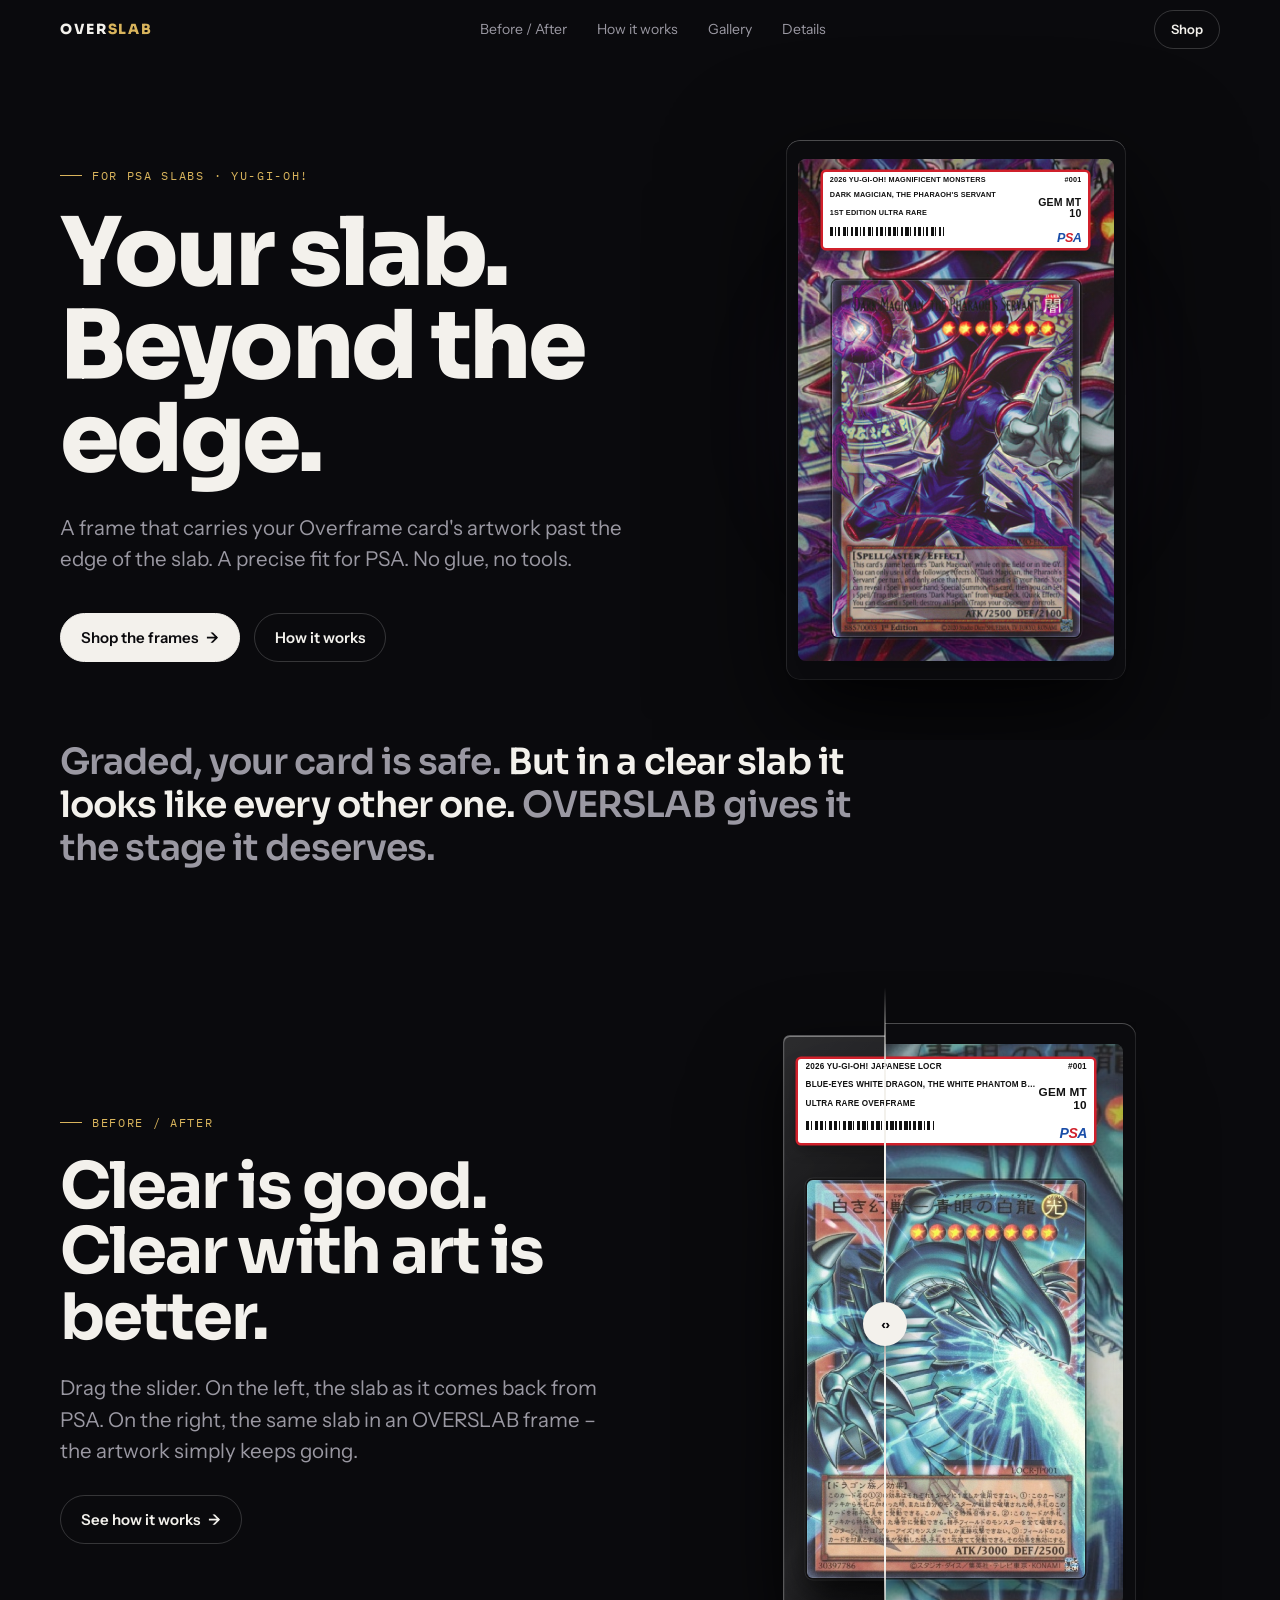
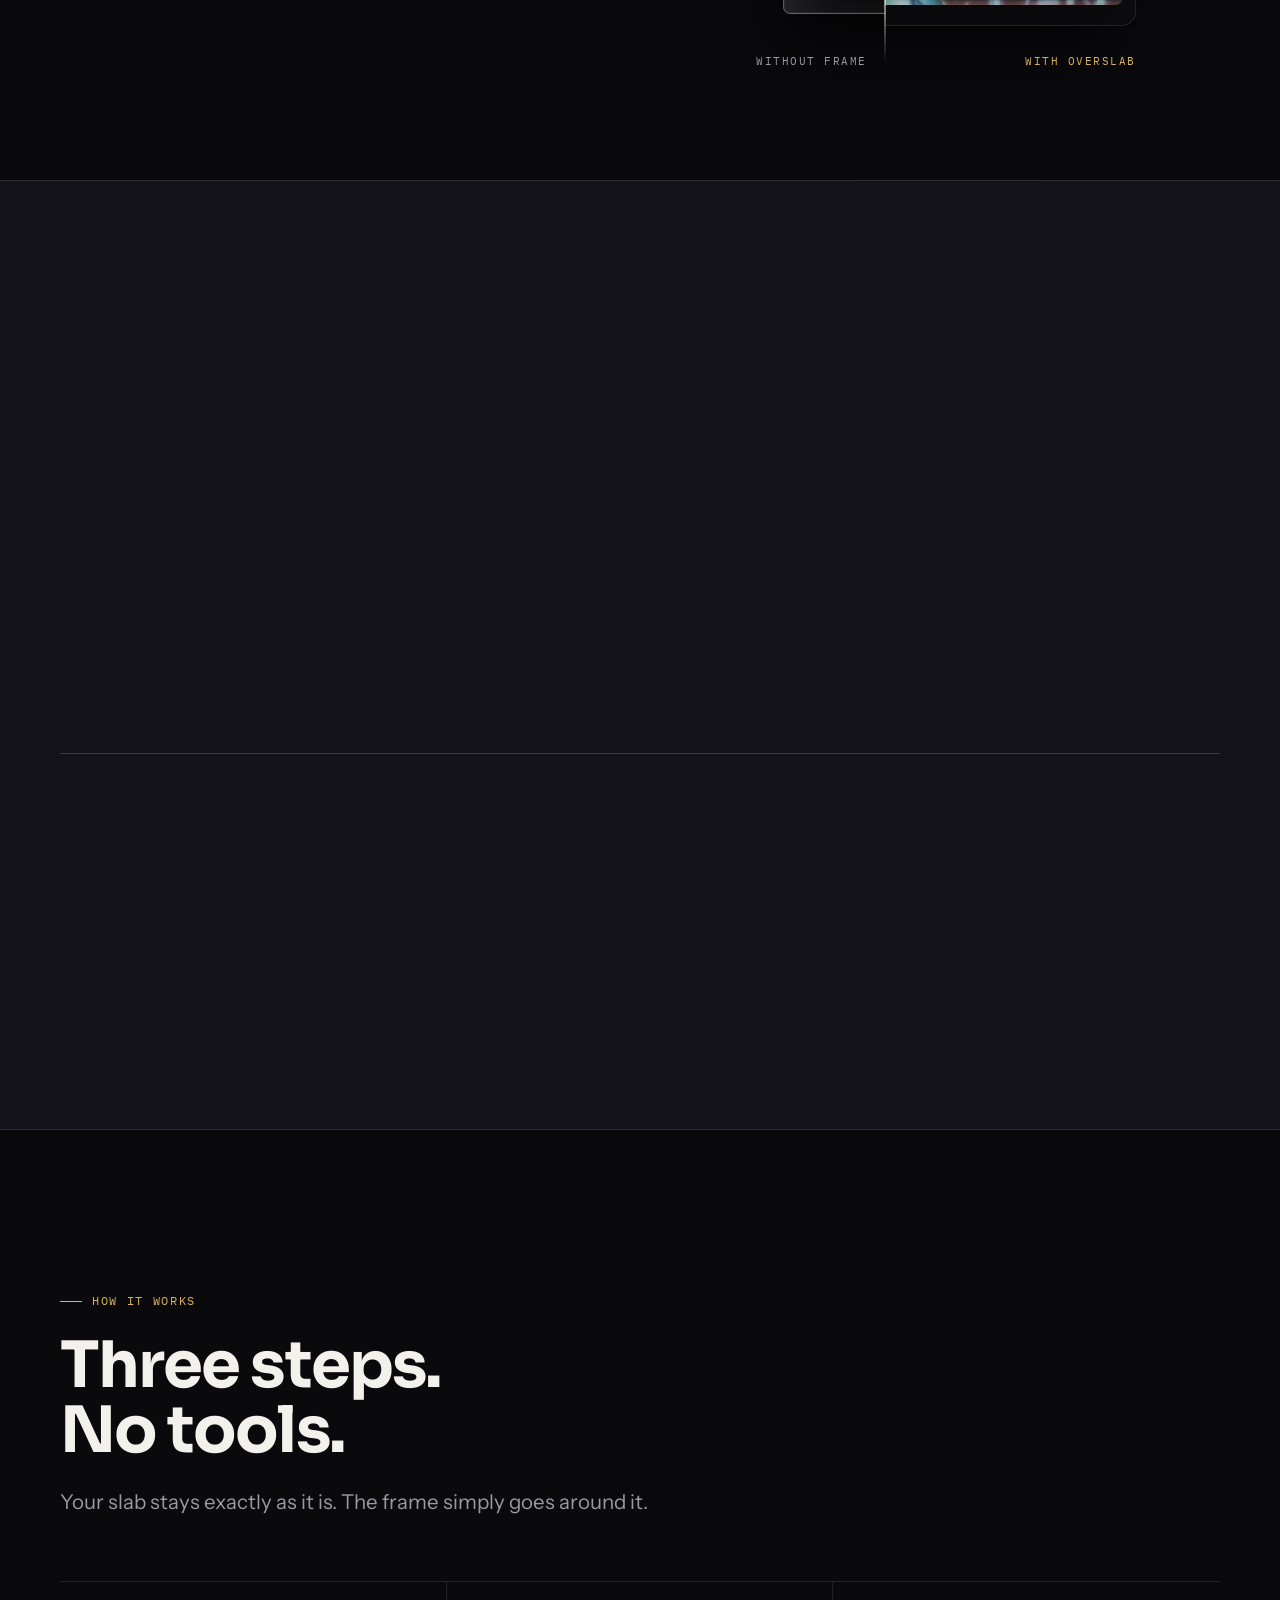
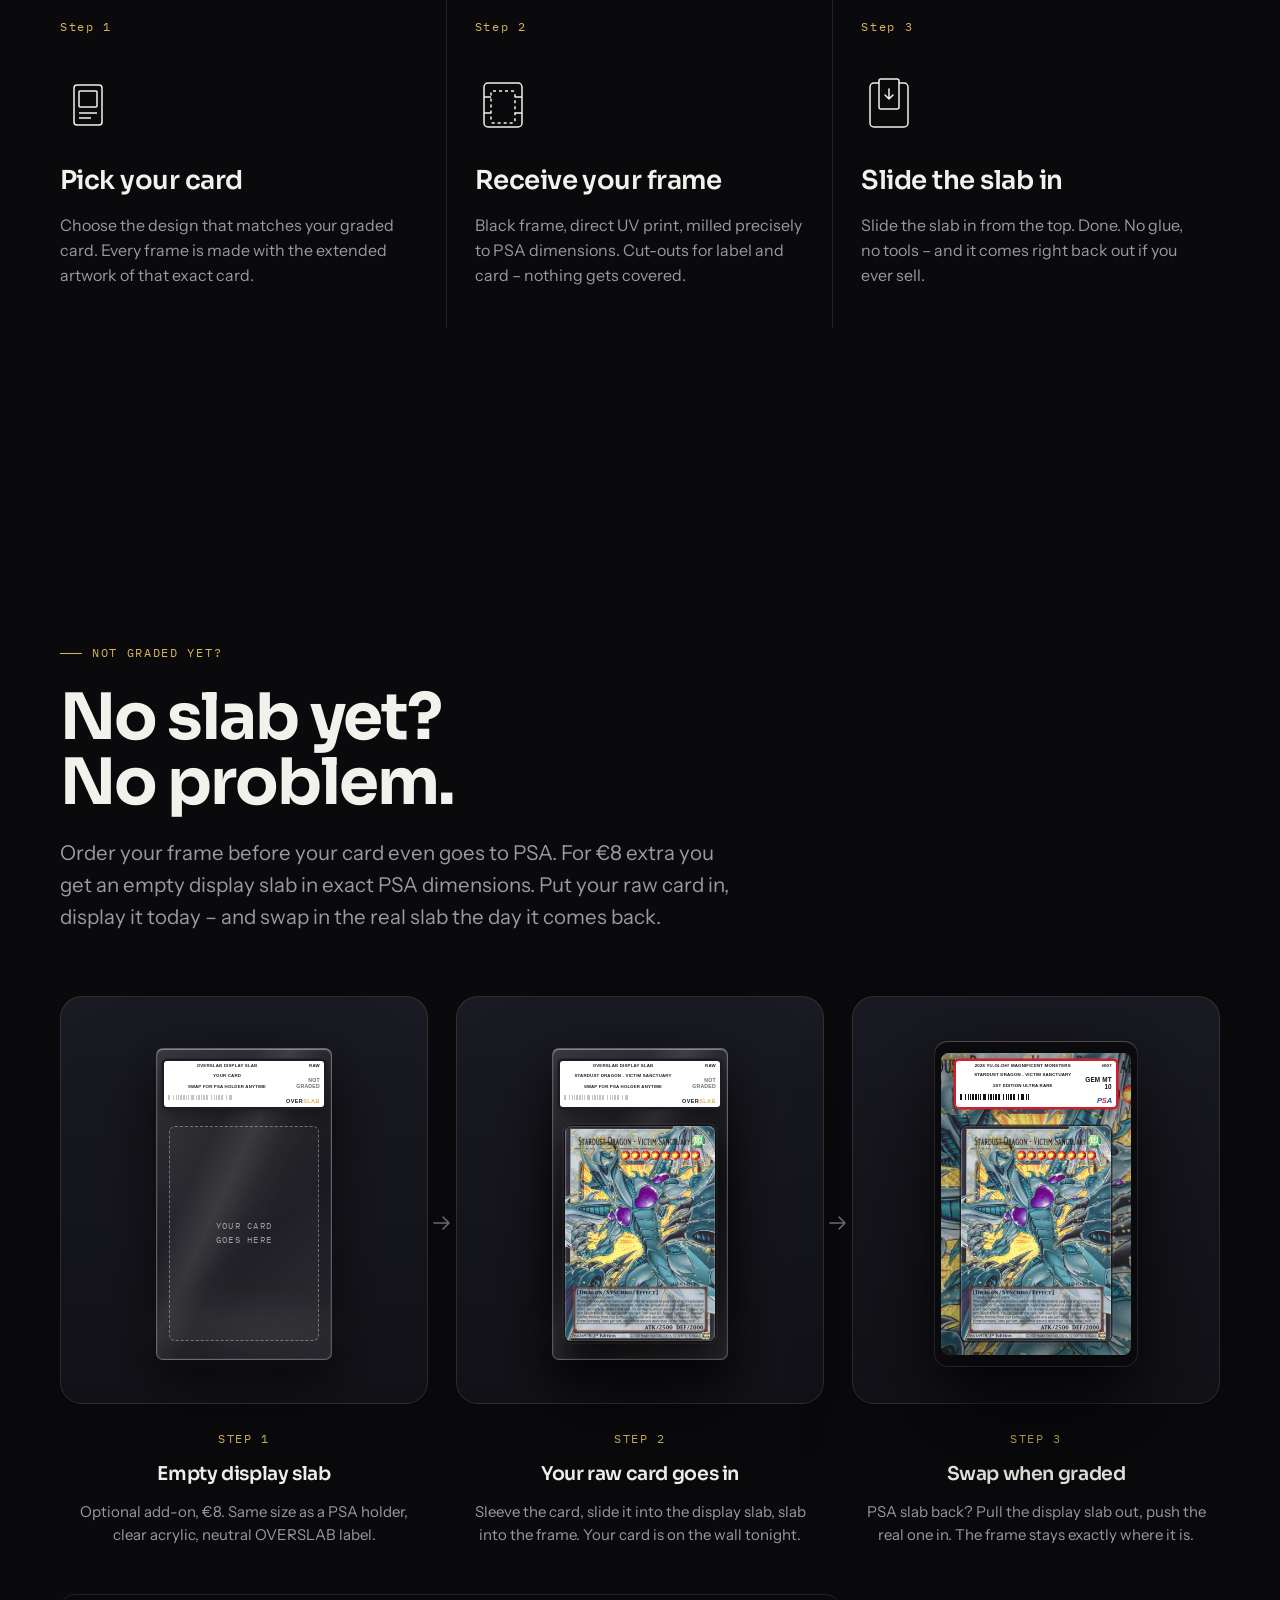
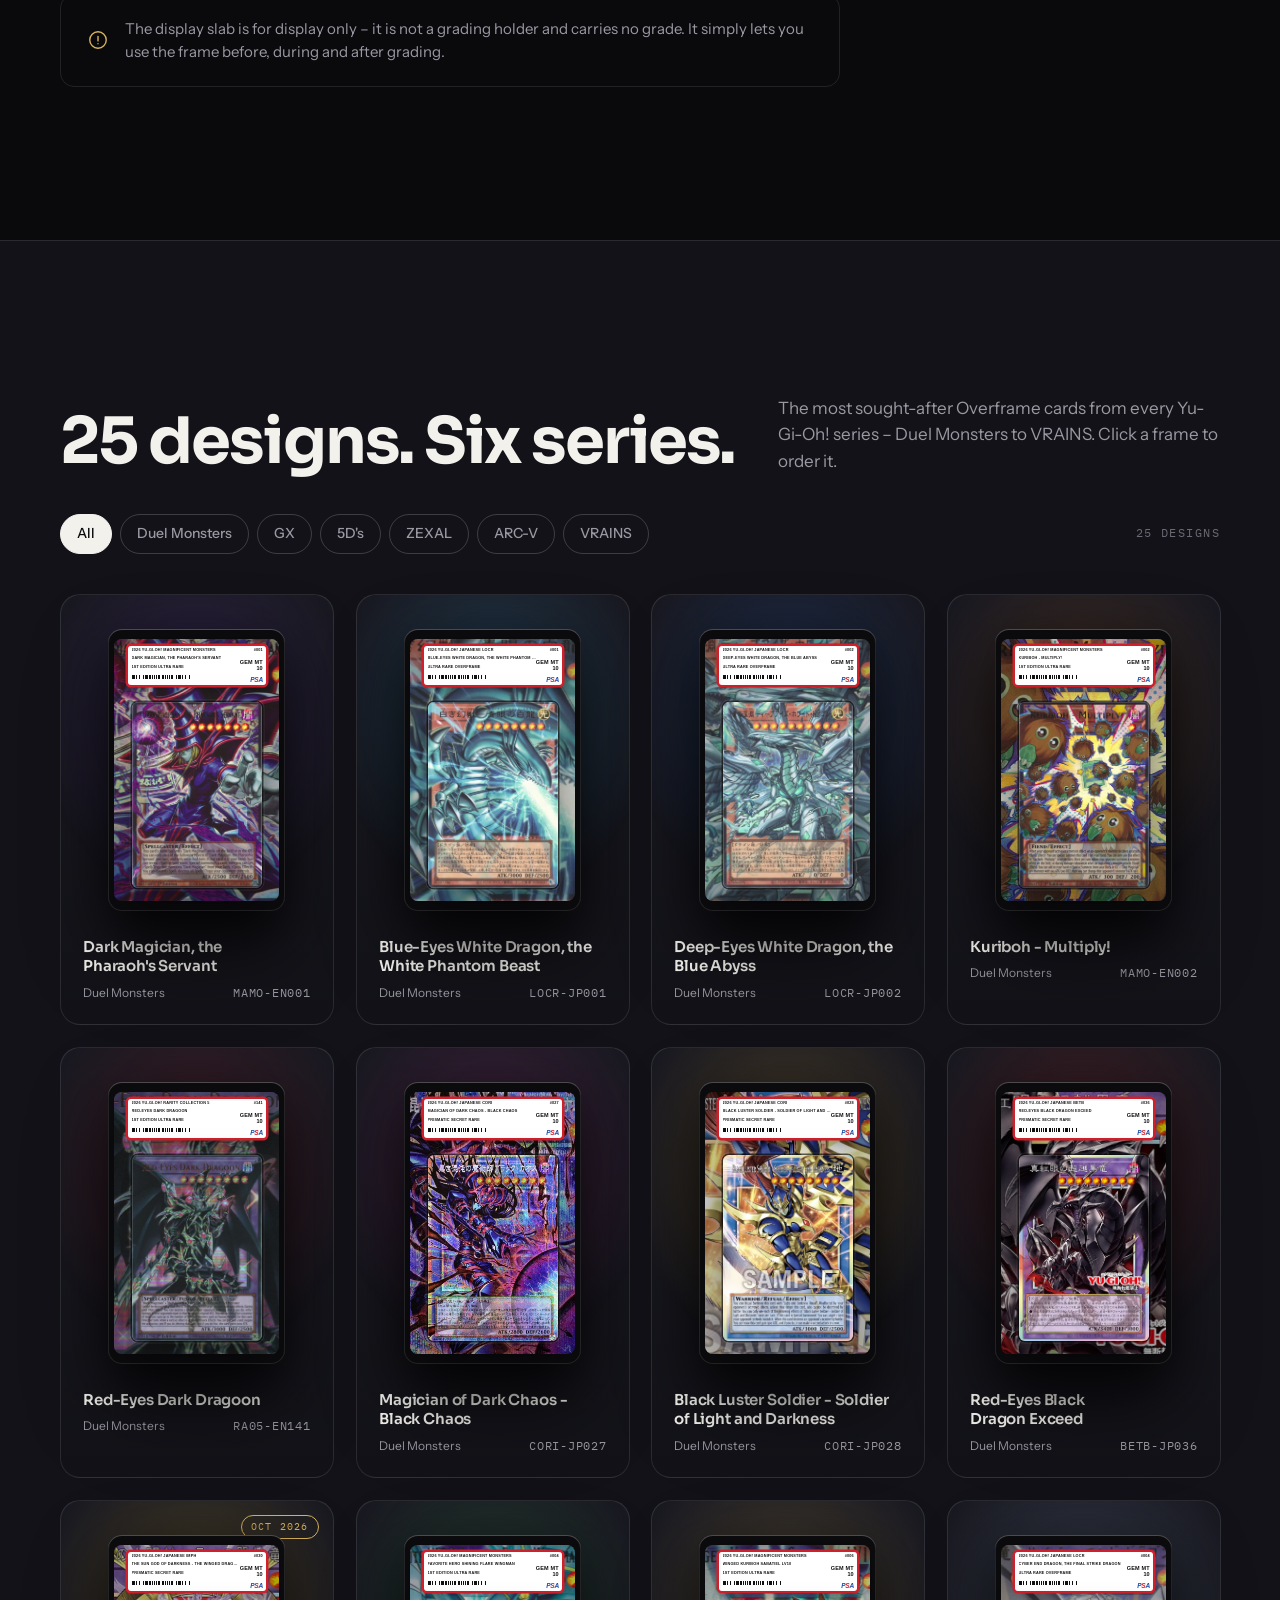
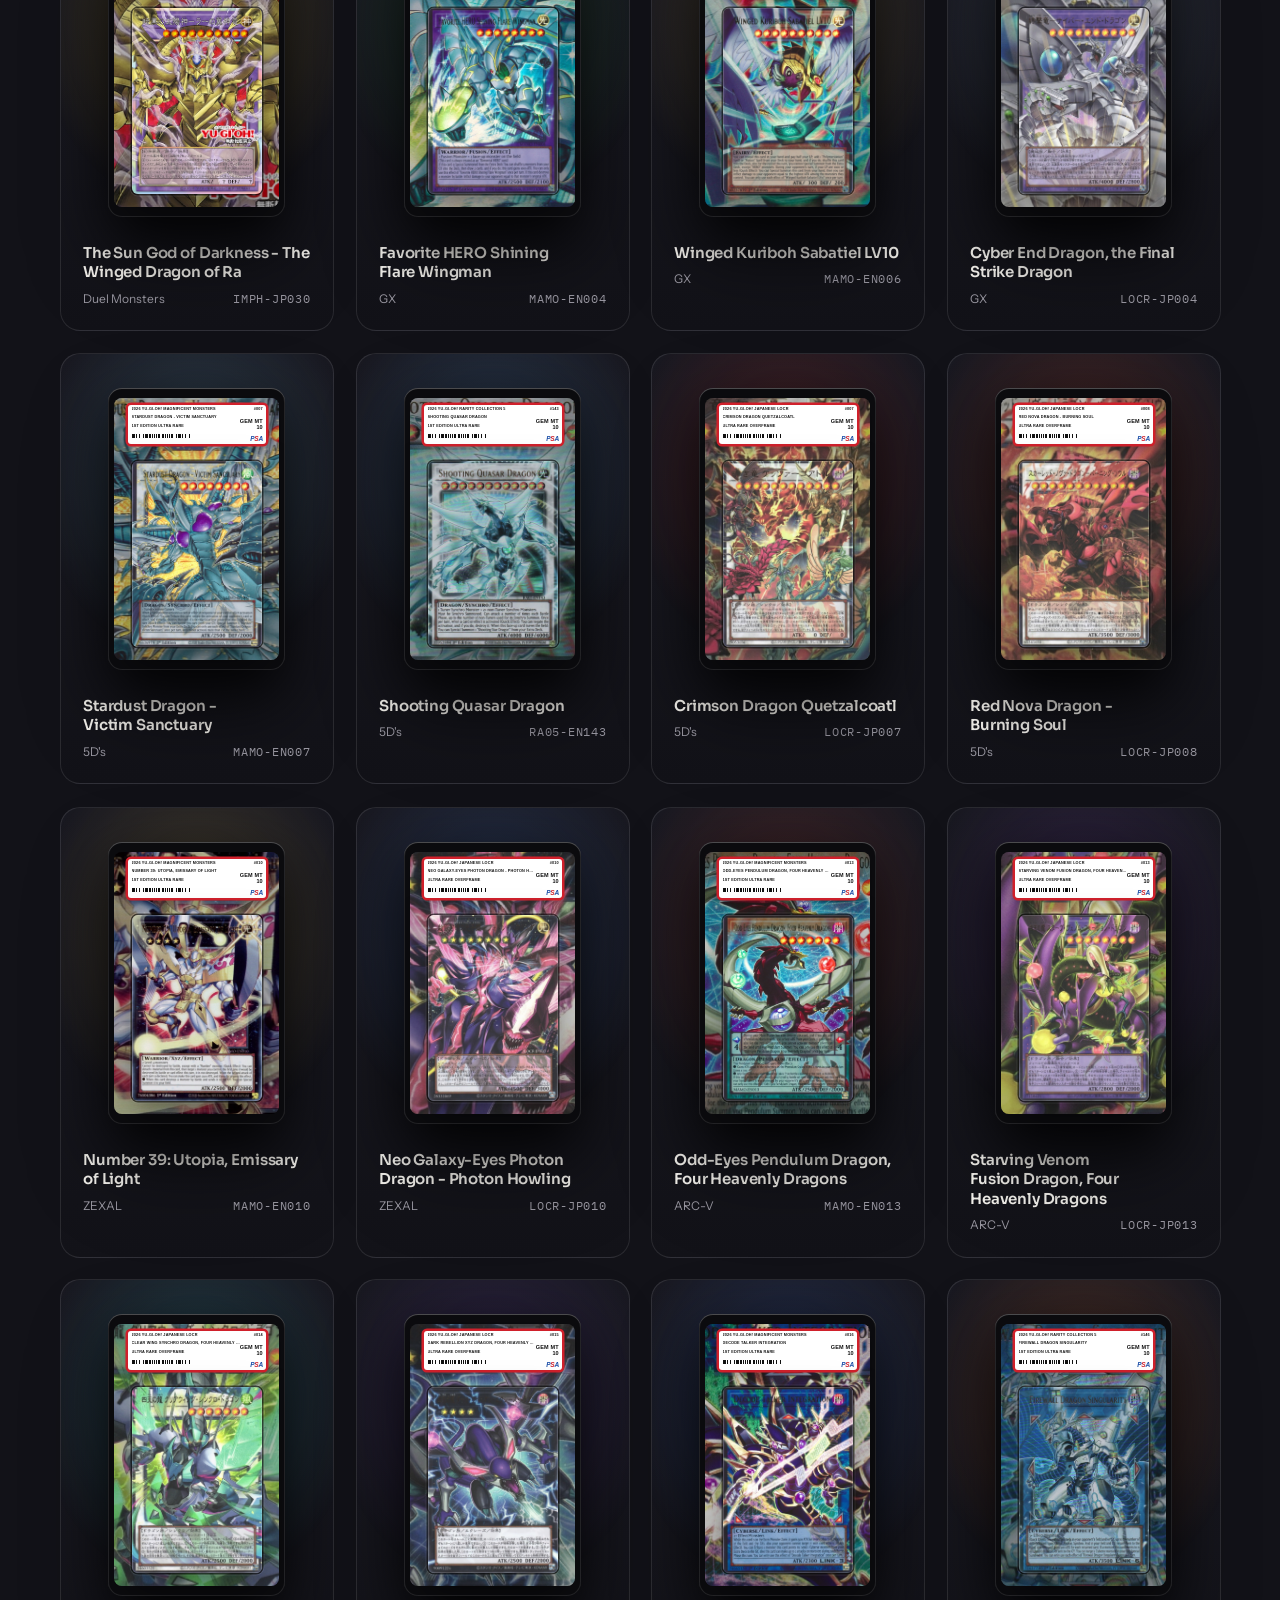
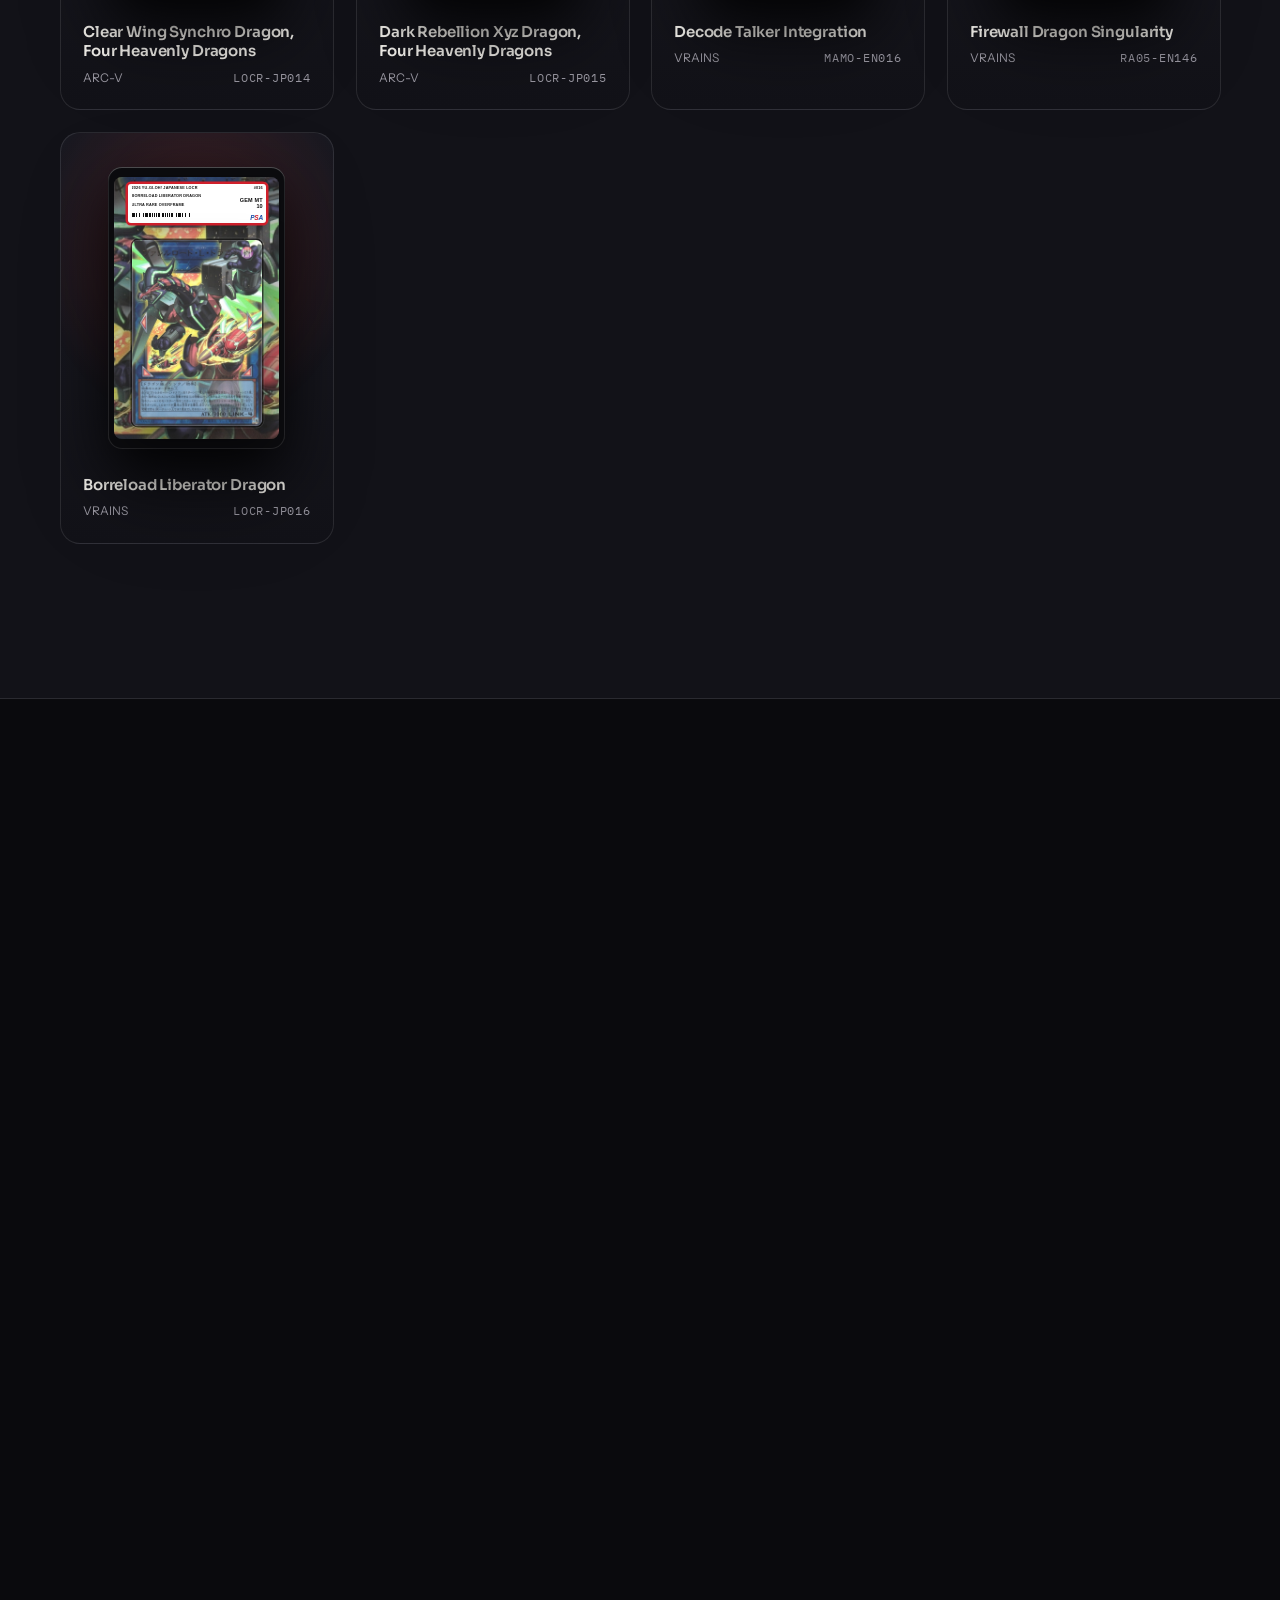
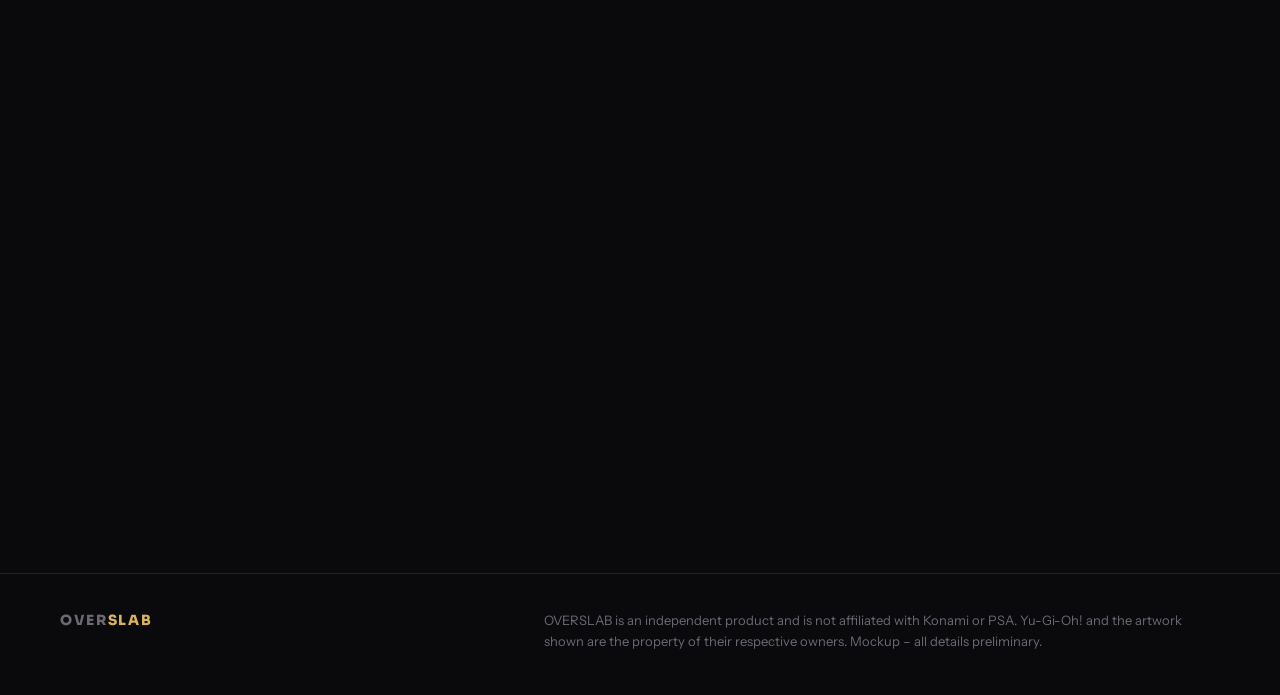
==== commit 34a62997: "Display slab becomes a +€8 add-on option Second product option "Display slab" (Frame only / With dis" ====
--- a/index.html
+++ b/index.html
@@ -138,14 +138,14 @@
     <div class="raw-head" data-reveal>
       <span class="eyebrow">Not graded yet?</span>
       <h2>No slab yet?<br>No problem.</h2>
-      <p class="lead">Order your frame before your card even goes to PSA. Every frame ships with an empty display slab in exact PSA dimensions. Put your raw card in, display it today – and swap in the real slab the day it comes back.</p>
+      <p class="lead">Order your frame before your card even goes to PSA. For €8 extra you get an empty display slab in exact PSA dimensions. Put your raw card in, display it today – and swap in the real slab the day it comes back.</p>
     </div>
     <div class="raw-seq">
       <div class="raw-step" data-reveal>
         <div class="stage" aria-hidden="true"><div class="piece no-frame" id="rawEmpty"></div></div>
         <span class="num">Step 1</span>
         <h3>Empty display slab</h3>
-        <p>Included with every frame. Same size as a PSA holder, clear acrylic, neutral OVERSLAB label.</p>
+        <p>Optional add-on, €8. Same size as a PSA holder, clear acrylic, neutral OVERSLAB label.</p>
         <svg class="arrow" viewBox="0 0 24 24" fill="none" stroke="currentColor" stroke-width="1.5" aria-hidden="true"><path d="M4 12h15M13 6l6 6-6 6" stroke-linecap="round" stroke-linejoin="round"/></svg>
       </div>
       <div class="raw-step" data-reveal data-delay="1">
--- a/styles.css
+++ b/styles.css
@@ -450,7 +450,10 @@
 .sheet-body h2{font-size:26px}
 .sheet-meta{font-family:var(--mono);font-size:12px;letter-spacing:.12em;text-transform:uppercase;color:var(--muted);margin-top:-14px}
 .sheet-desc{color:var(--muted);font-size:15px}
+.opts{display:flex;flex-direction:column;gap:18px}
 .opt{display:flex;flex-direction:column;gap:10px}
+.chip .plus{font-family:var(--mono);font-size:11px;color:var(--muted);margin-left:2px}
+.chip[aria-pressed="true"] .plus{color:#0a0a0d;opacity:.7}
 .opt-label{font-family:var(--mono);font-size:11px;letter-spacing:.12em;text-transform:uppercase;color:var(--muted-2)}
 .opt-chips{display:flex;gap:8px;flex-wrap:wrap}
 .chip.variant[disabled]{opacity:.4;cursor:not-allowed}
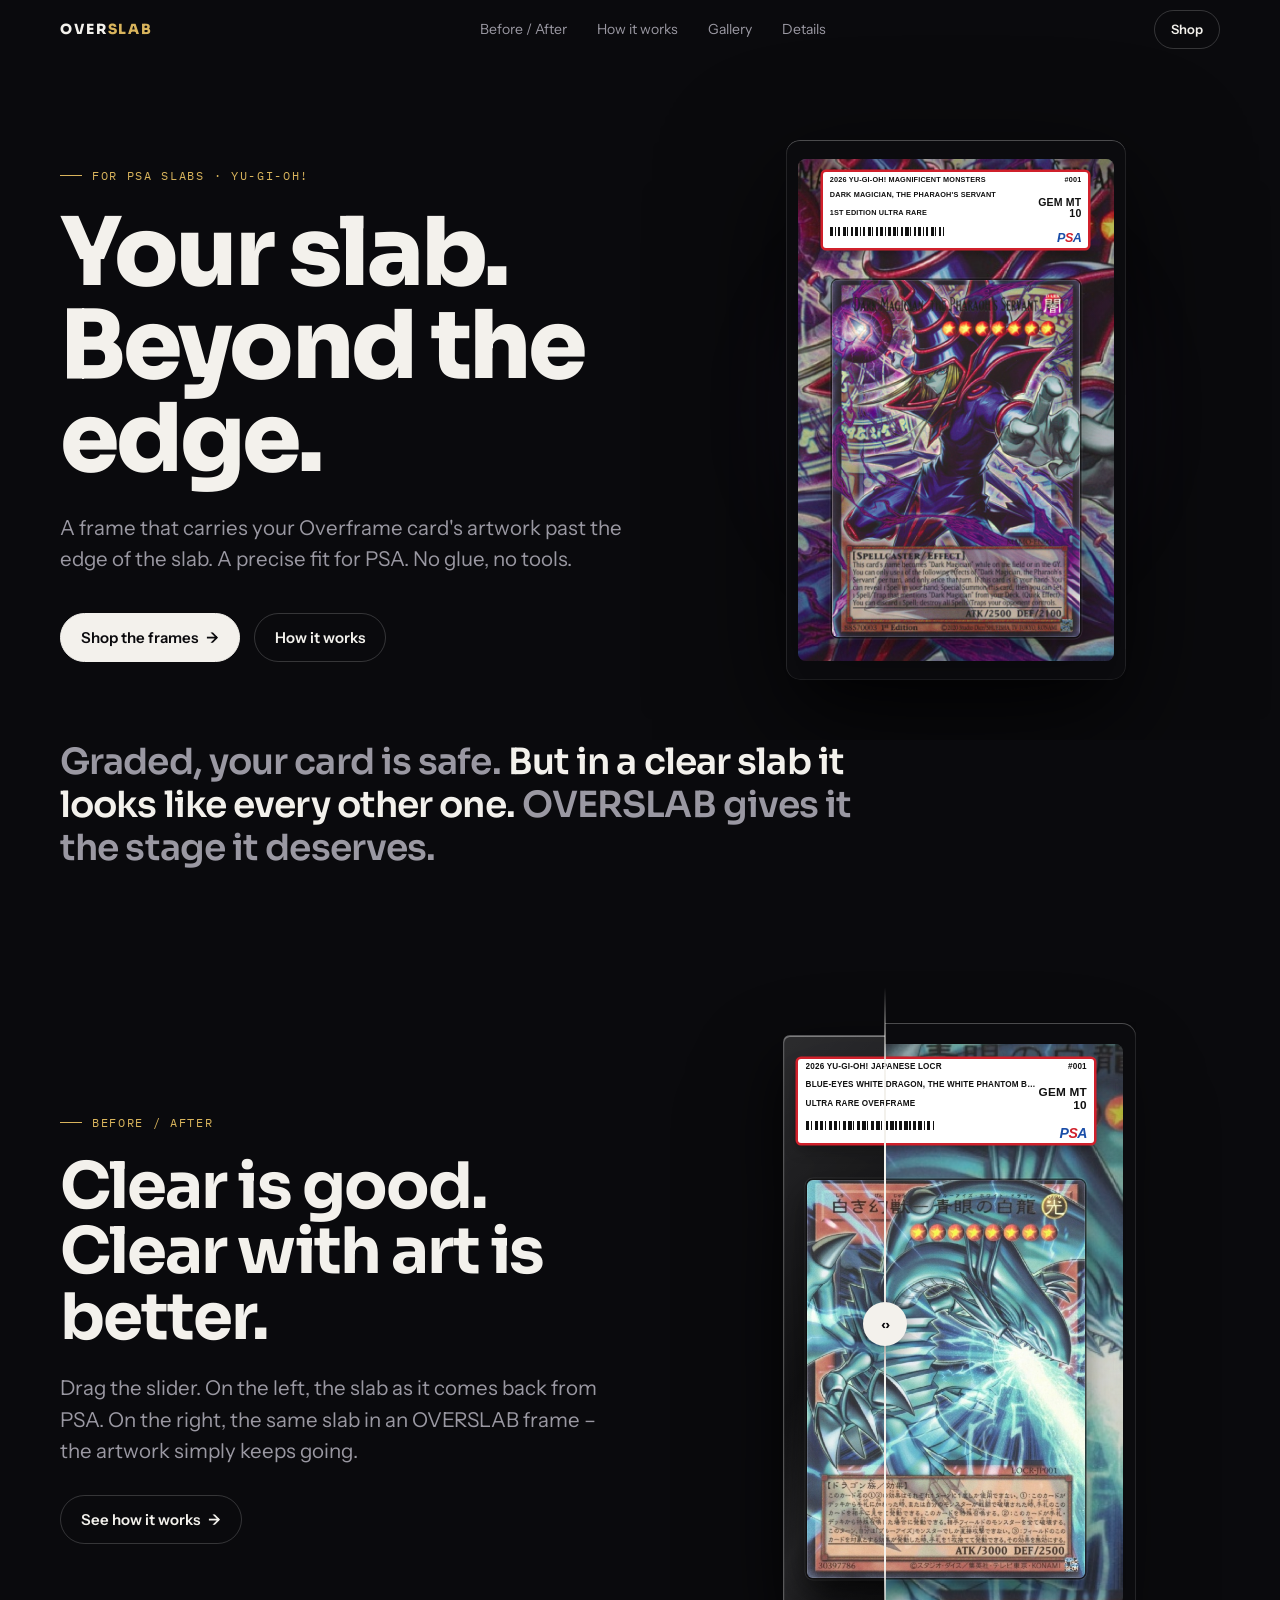
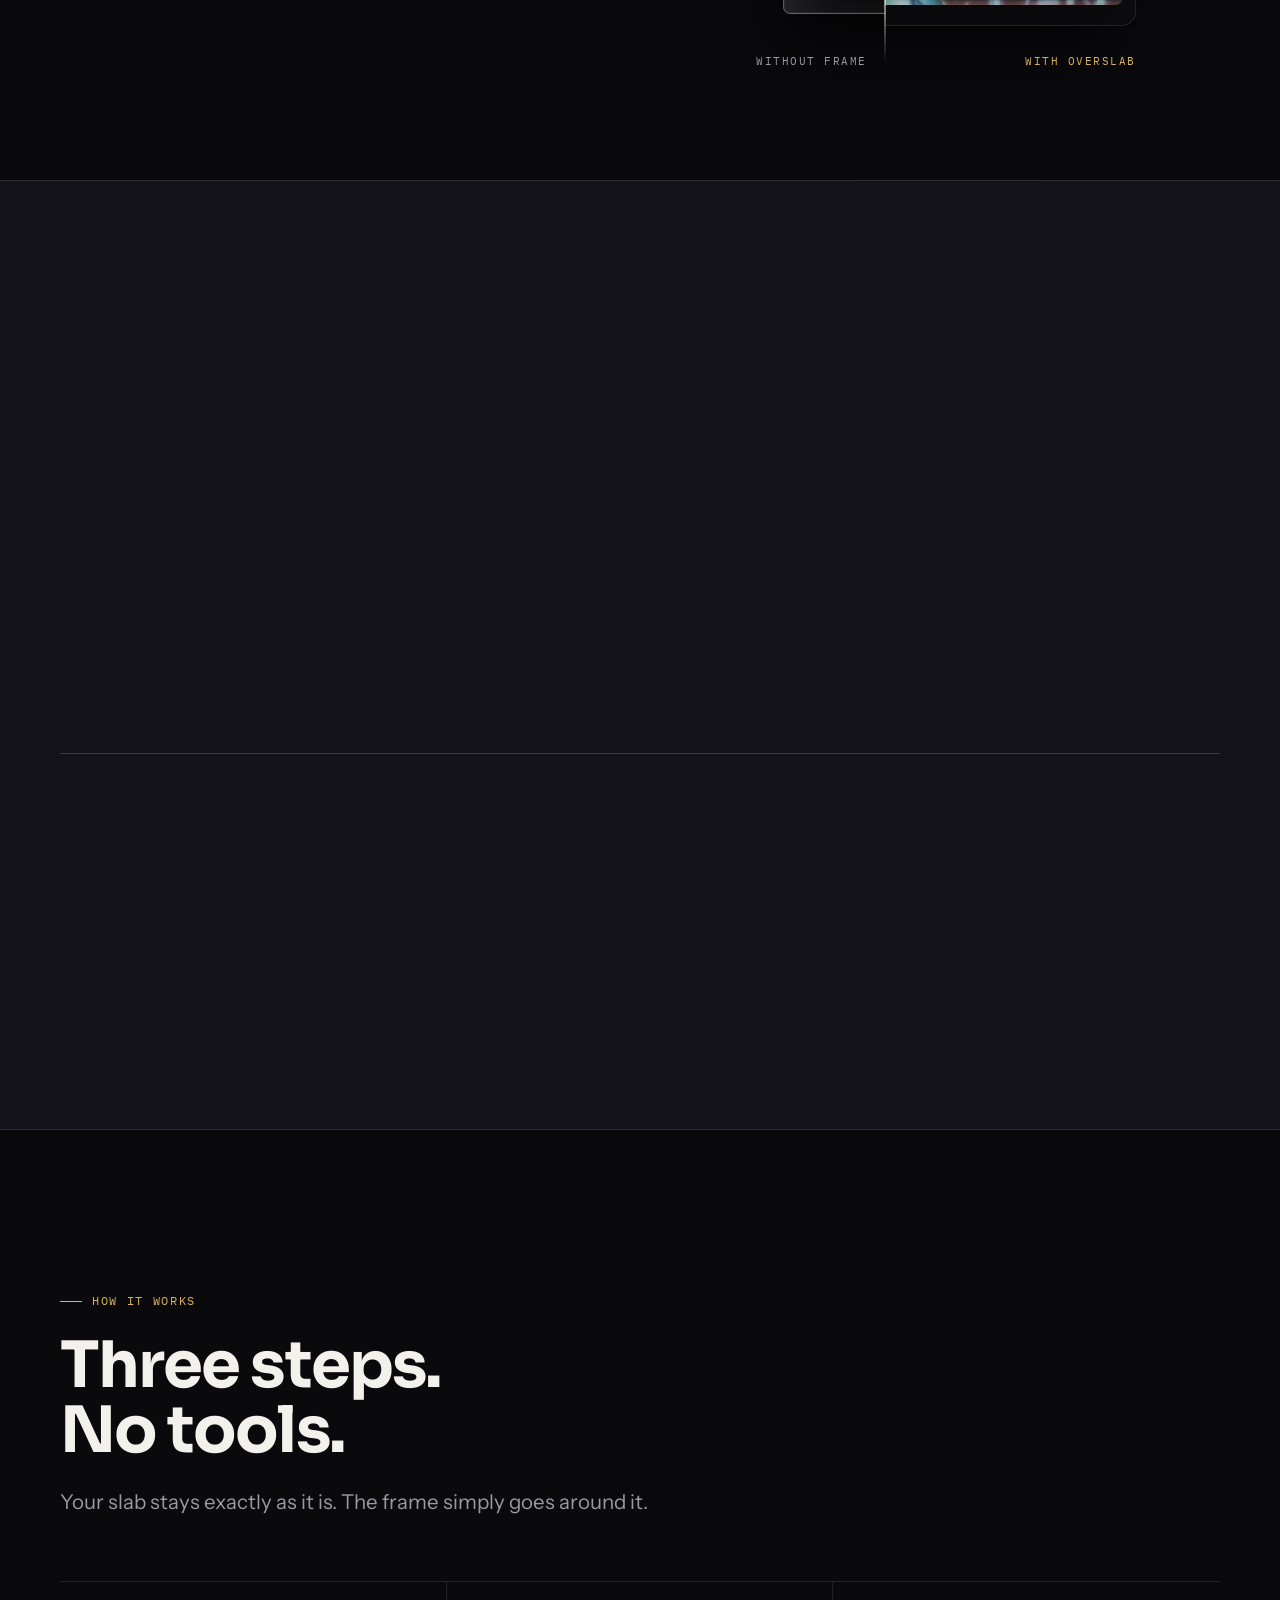
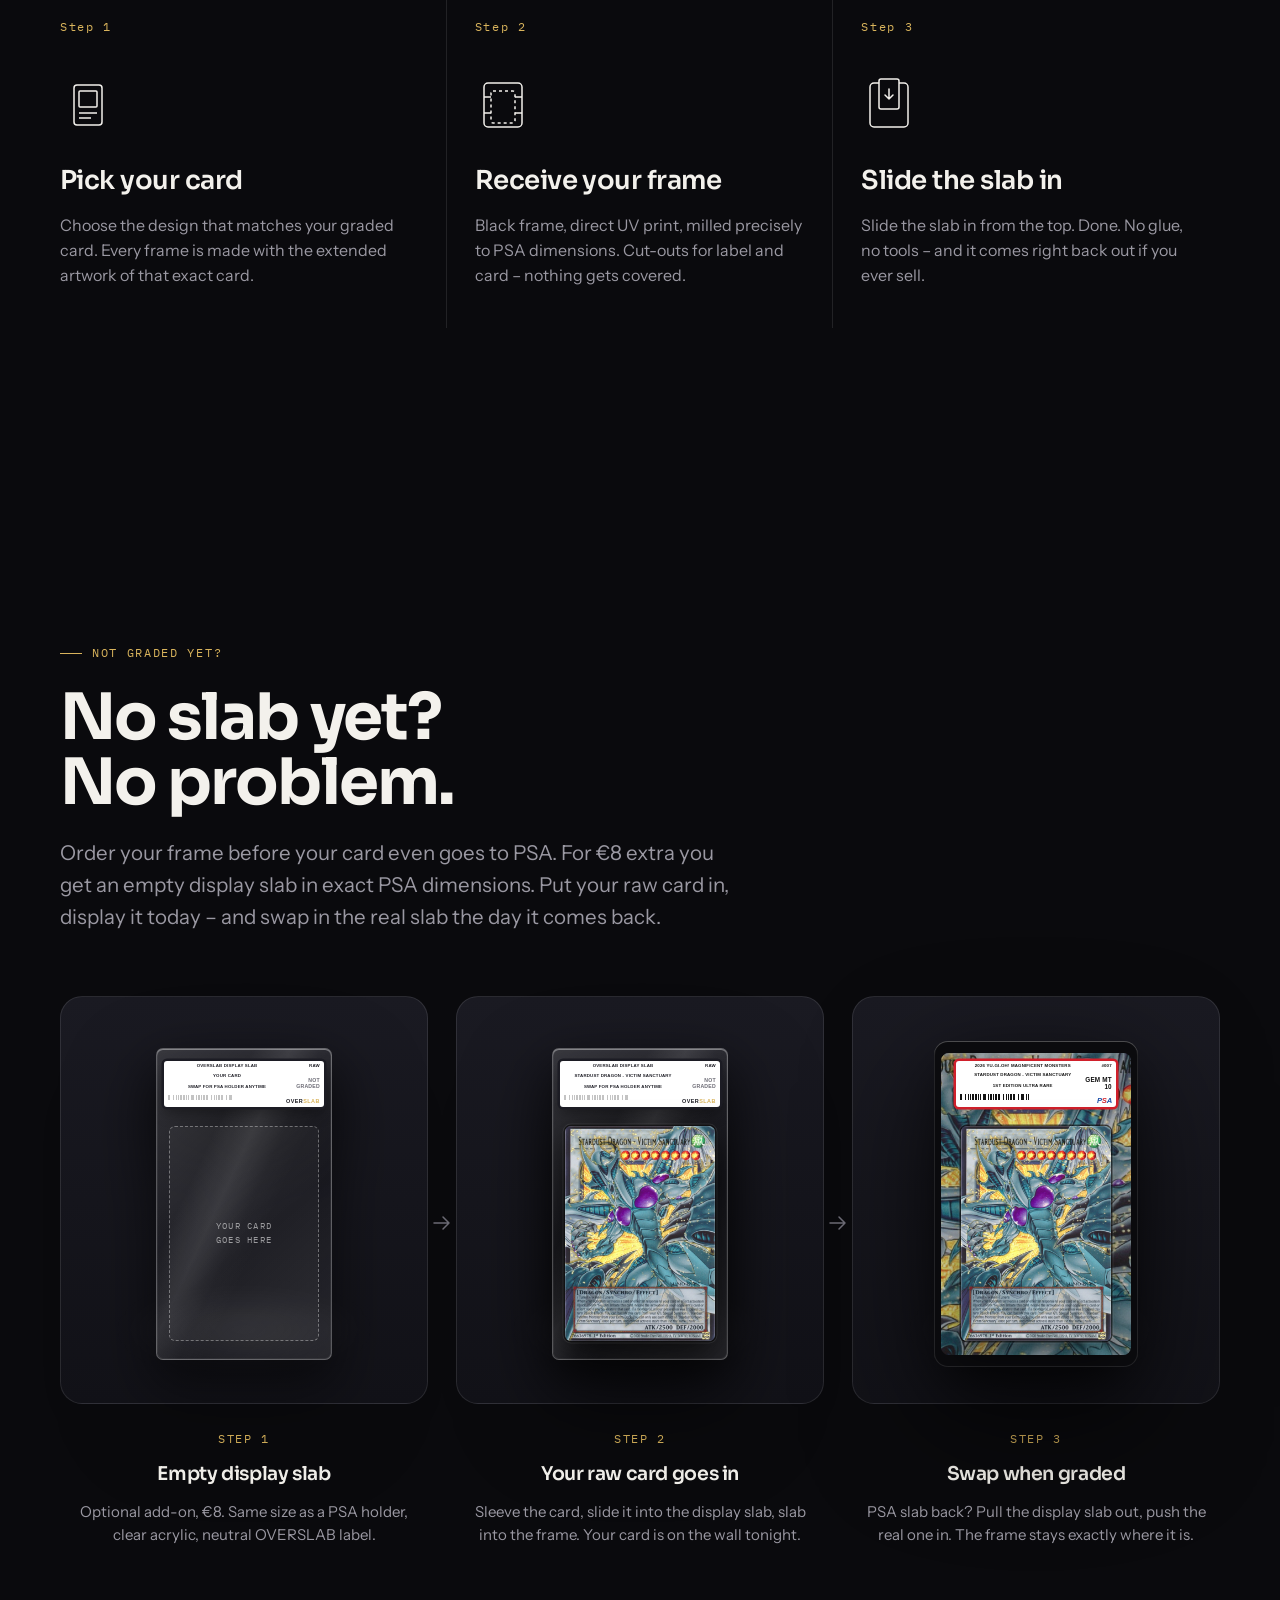
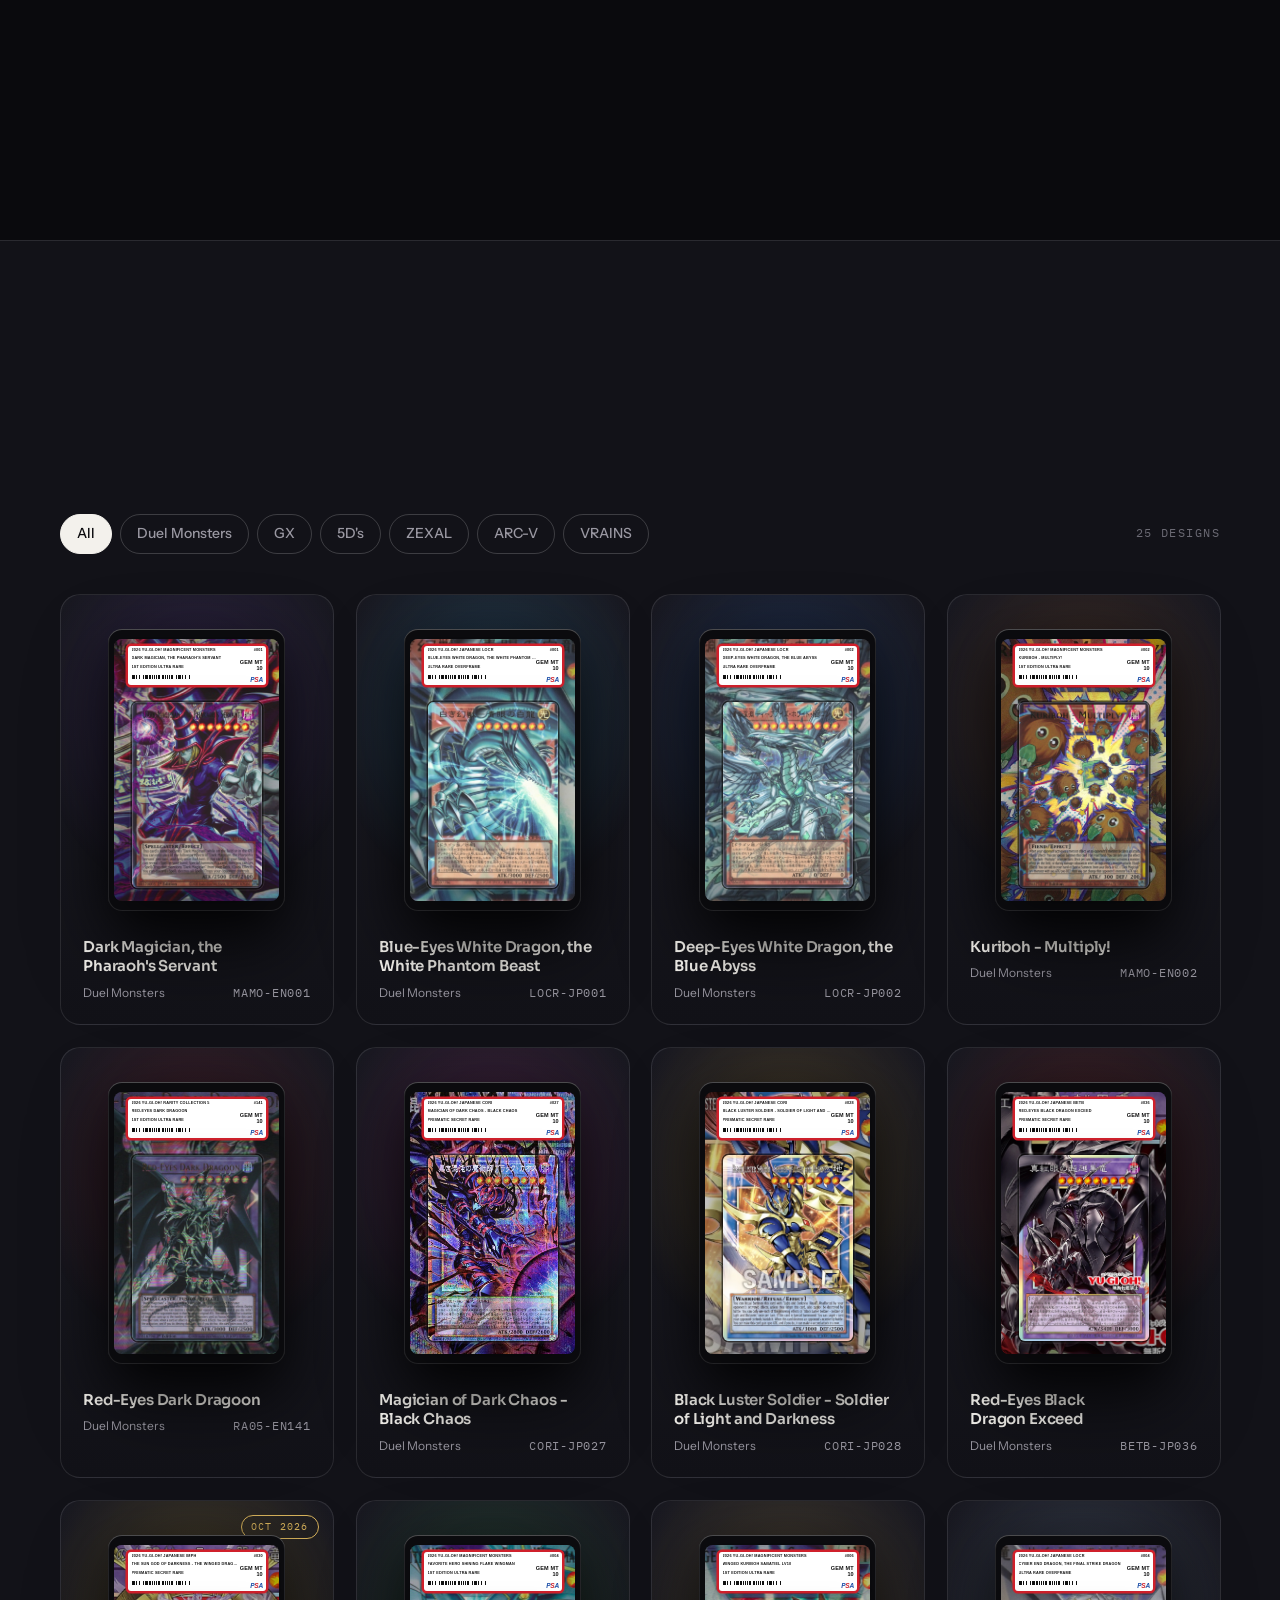
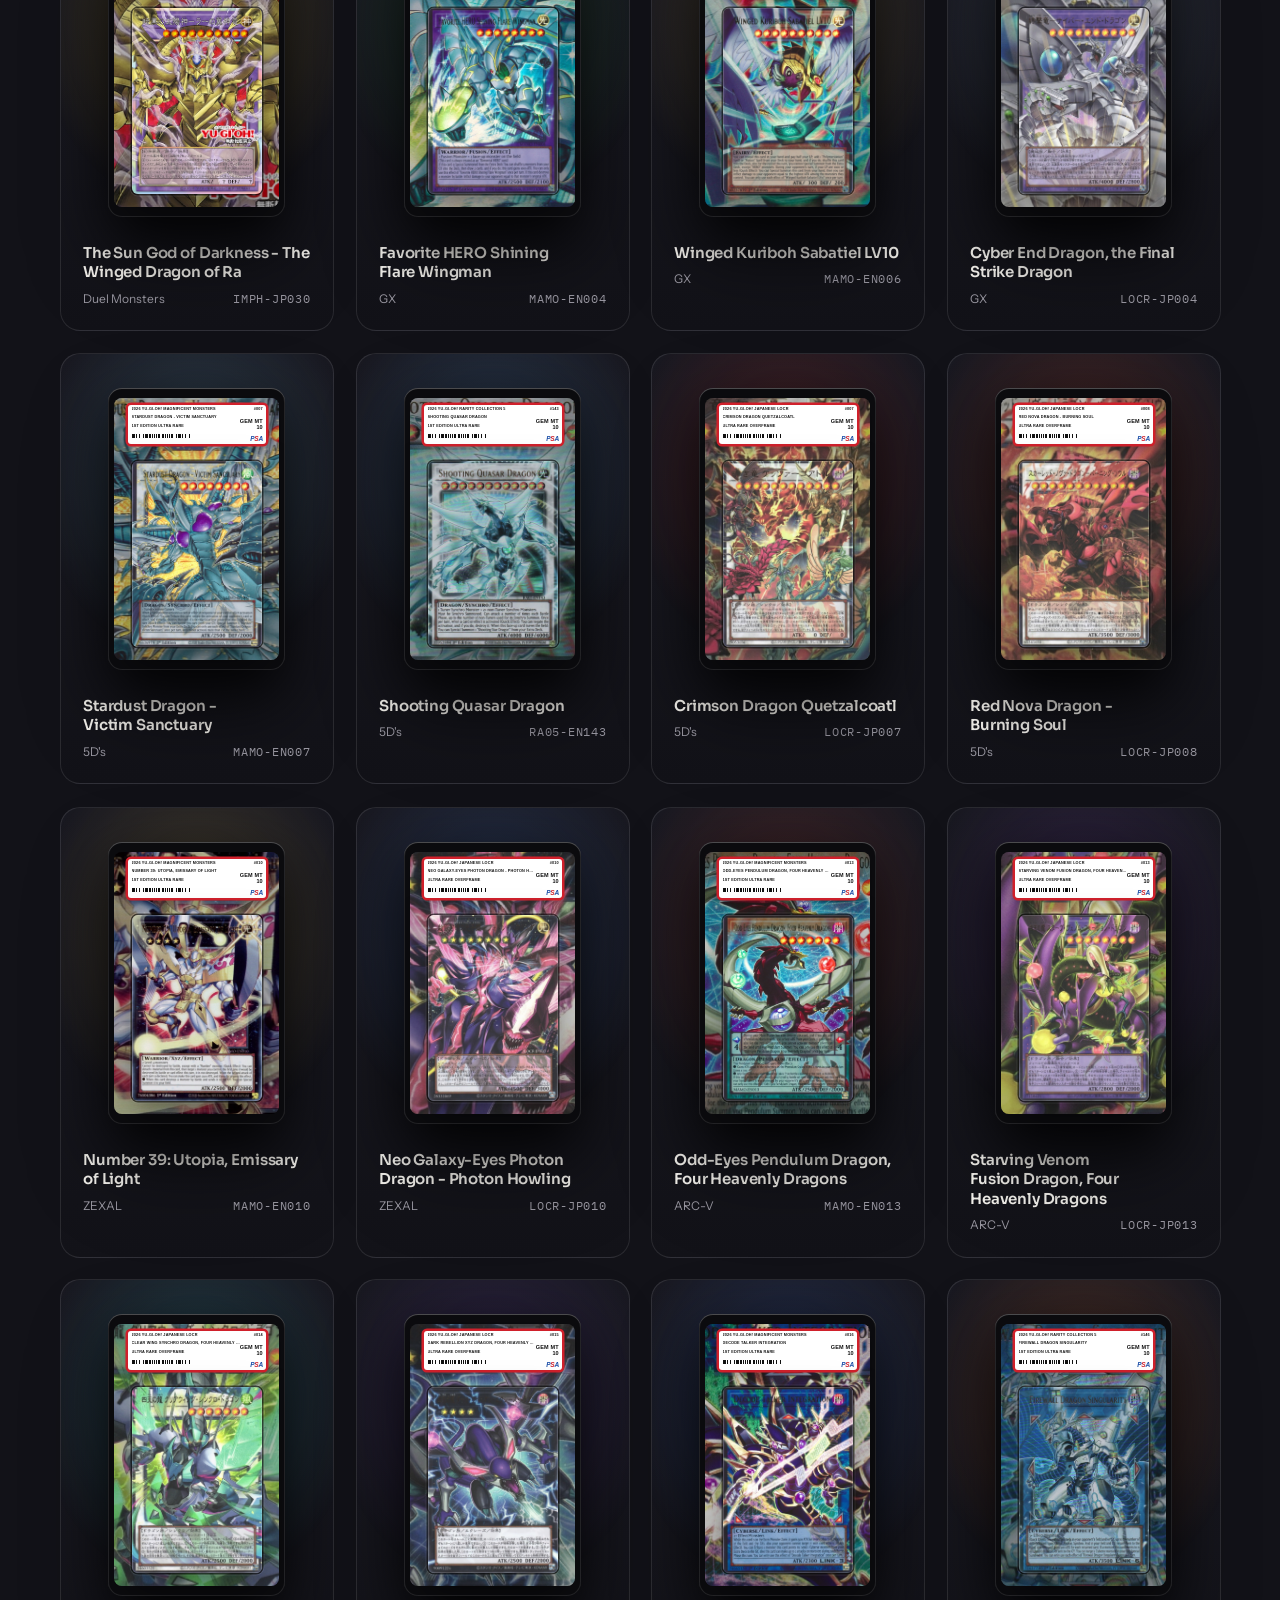
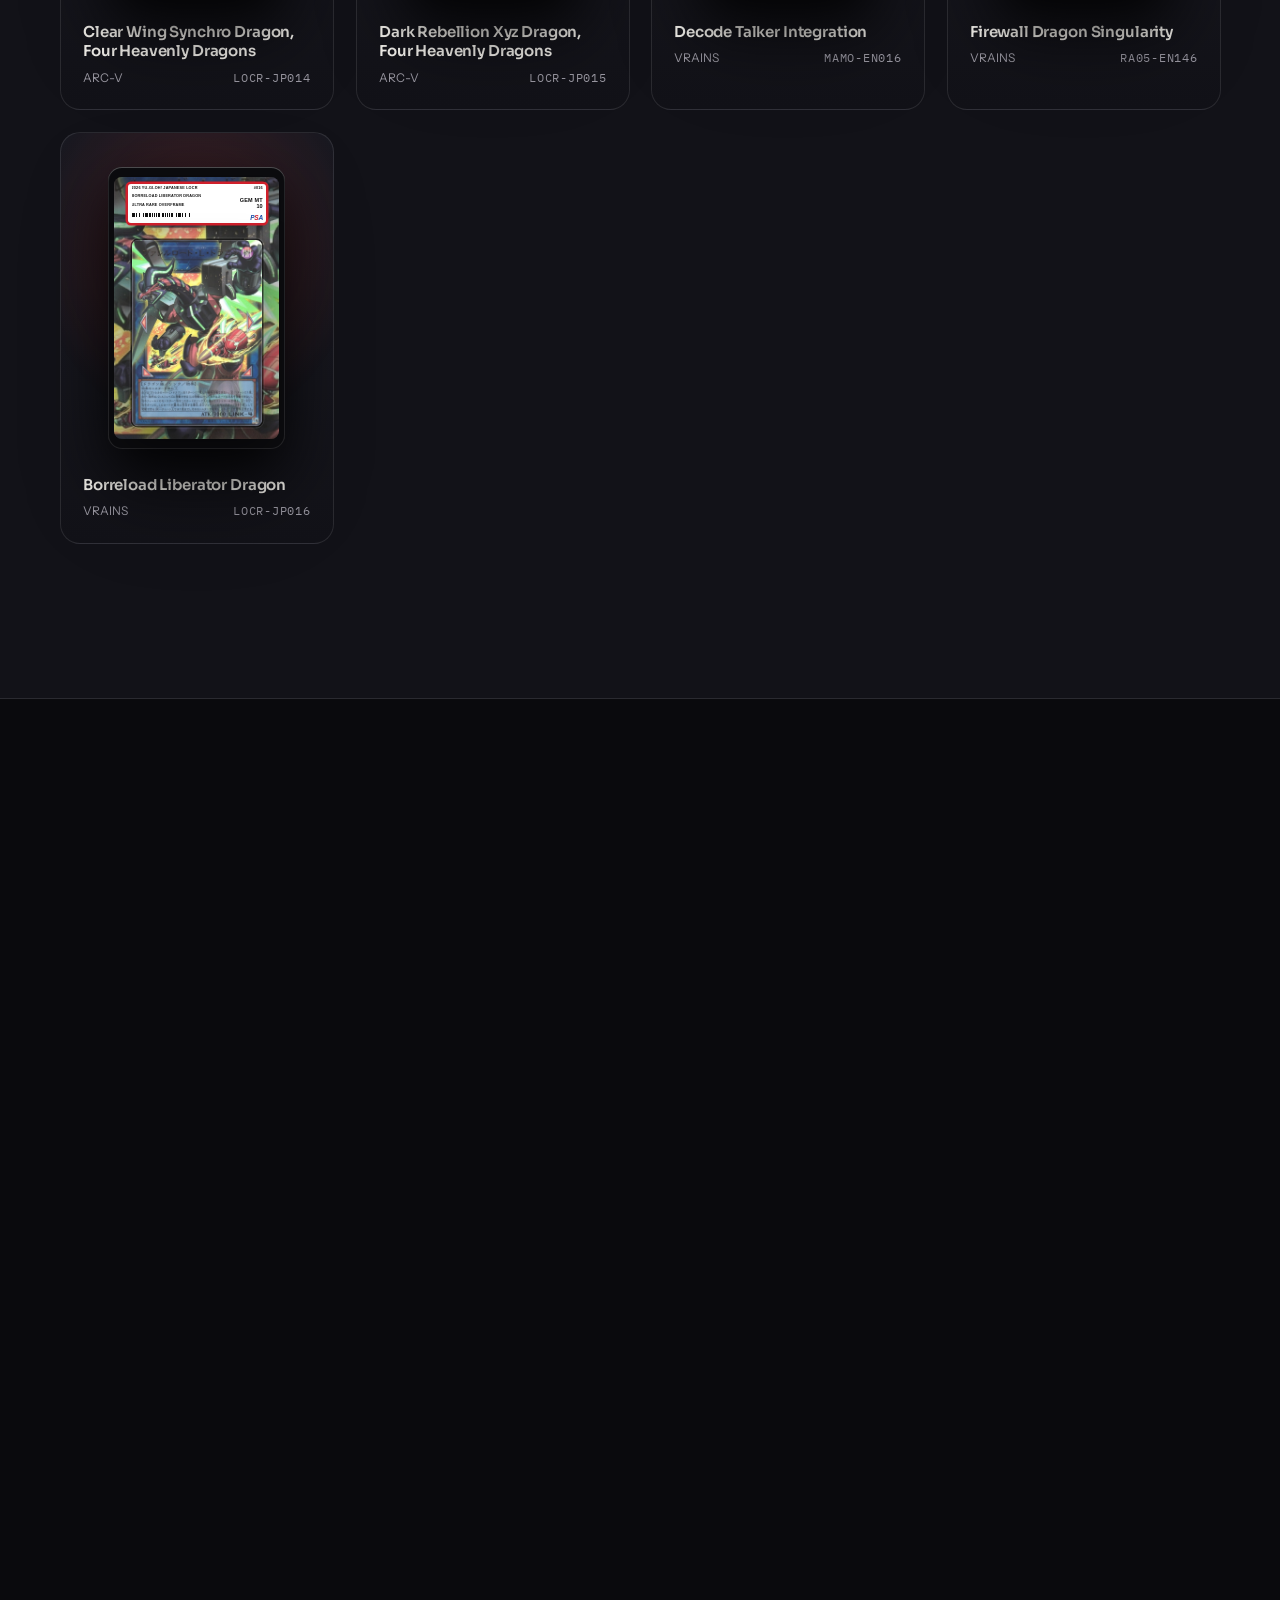
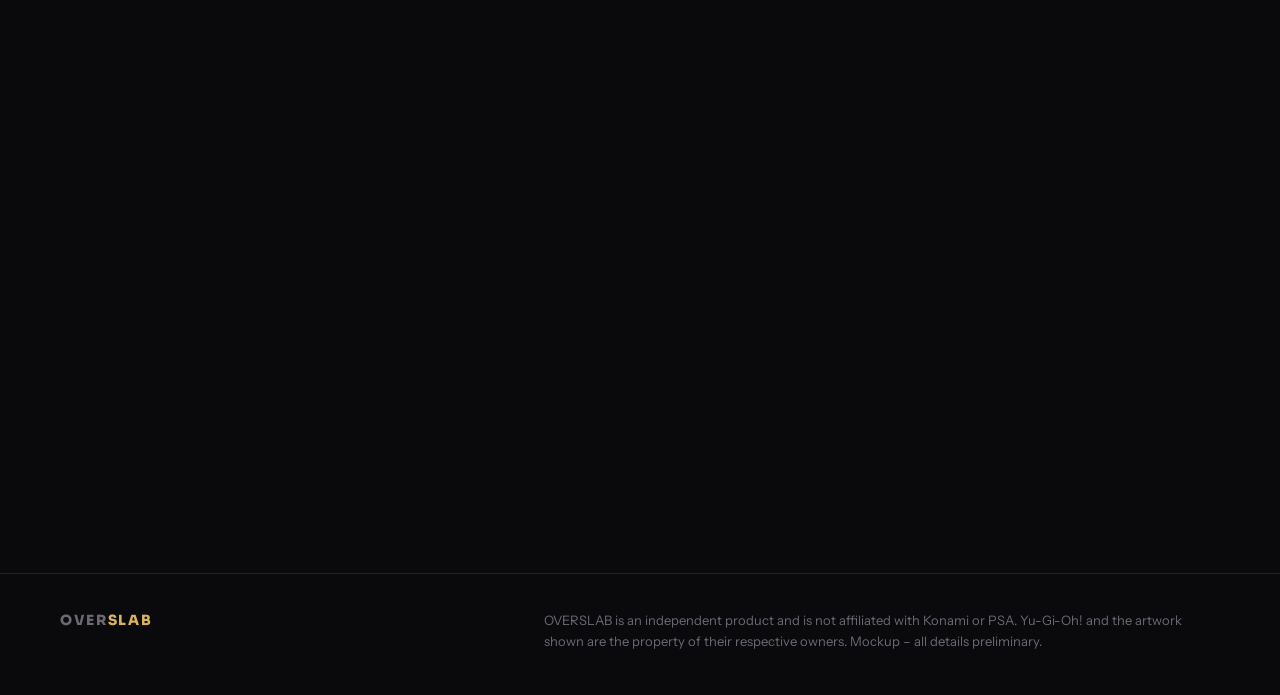
==== commit 46d19ebf: "Add AI outpainting pipeline for extended frame artwork scripts/extend-art.js outpaints each card sca" ====
--- a/index.html
+++ b/index.html
@@ -225,6 +225,7 @@
   </div>
 </footer>
 
+<script src="img/art/manifest.js"></script>
 <script src="cards.js"></script>
 <script>
 (function(){
@@ -246,7 +247,7 @@
     <a class="tile" href="shop.html?design=${esc(c.slug)}" data-series="${esc(c.series)}" style="--glow:${c.glow}" aria-label="${esc(c.name)} – open in shop">
       <div class="tglow"></div>
       ${c.soon ? `<span class="soon">${esc(c.soon)}</span>` : ''}
-      <div class="piece" aria-hidden="true" style="--art:url('img/cards/${c.slug}.jpg')">${pieceHTML(c)}</div>
+      <div class="piece" aria-hidden="true" style="${artVars(c)}">${pieceHTML(c)}</div>
       <div class="tile-meta"><h3>${esc(c.name)}</h3></div>
       <div class="tile-sub"><span>${esc(c.series)}</span><span class="code">${esc(c.code)}</span></div>
       <div class="glare"></div>
--- a/styles.css
+++ b/styles.css
@@ -139,9 +139,11 @@
 }
 .frame-layer .art{
   position:absolute;inset:3.5%;border-radius:8px;overflow:hidden;
-  /* zoomed onto the illustration area so the card's text box never repeats outside the window */
+  /* fallback: zoomed onto the illustration area so the card's text box never repeats outside the window */
   background:var(--art) center 16%/165% auto no-repeat;
 }
+/* extended artwork: the card sits at exactly the window position inside the image → fill the art area 1:1 */
+.piece[style*="--art-ext"] .frame-layer .art{background:var(--art-ext) center/100% 100% no-repeat}
 .frame-layer .art::after{
   content:"";position:absolute;inset:0;
   background:radial-gradient(ellipse at 50% 55%,transparent 45%,rgba(0,0,0,.34) 100%);
